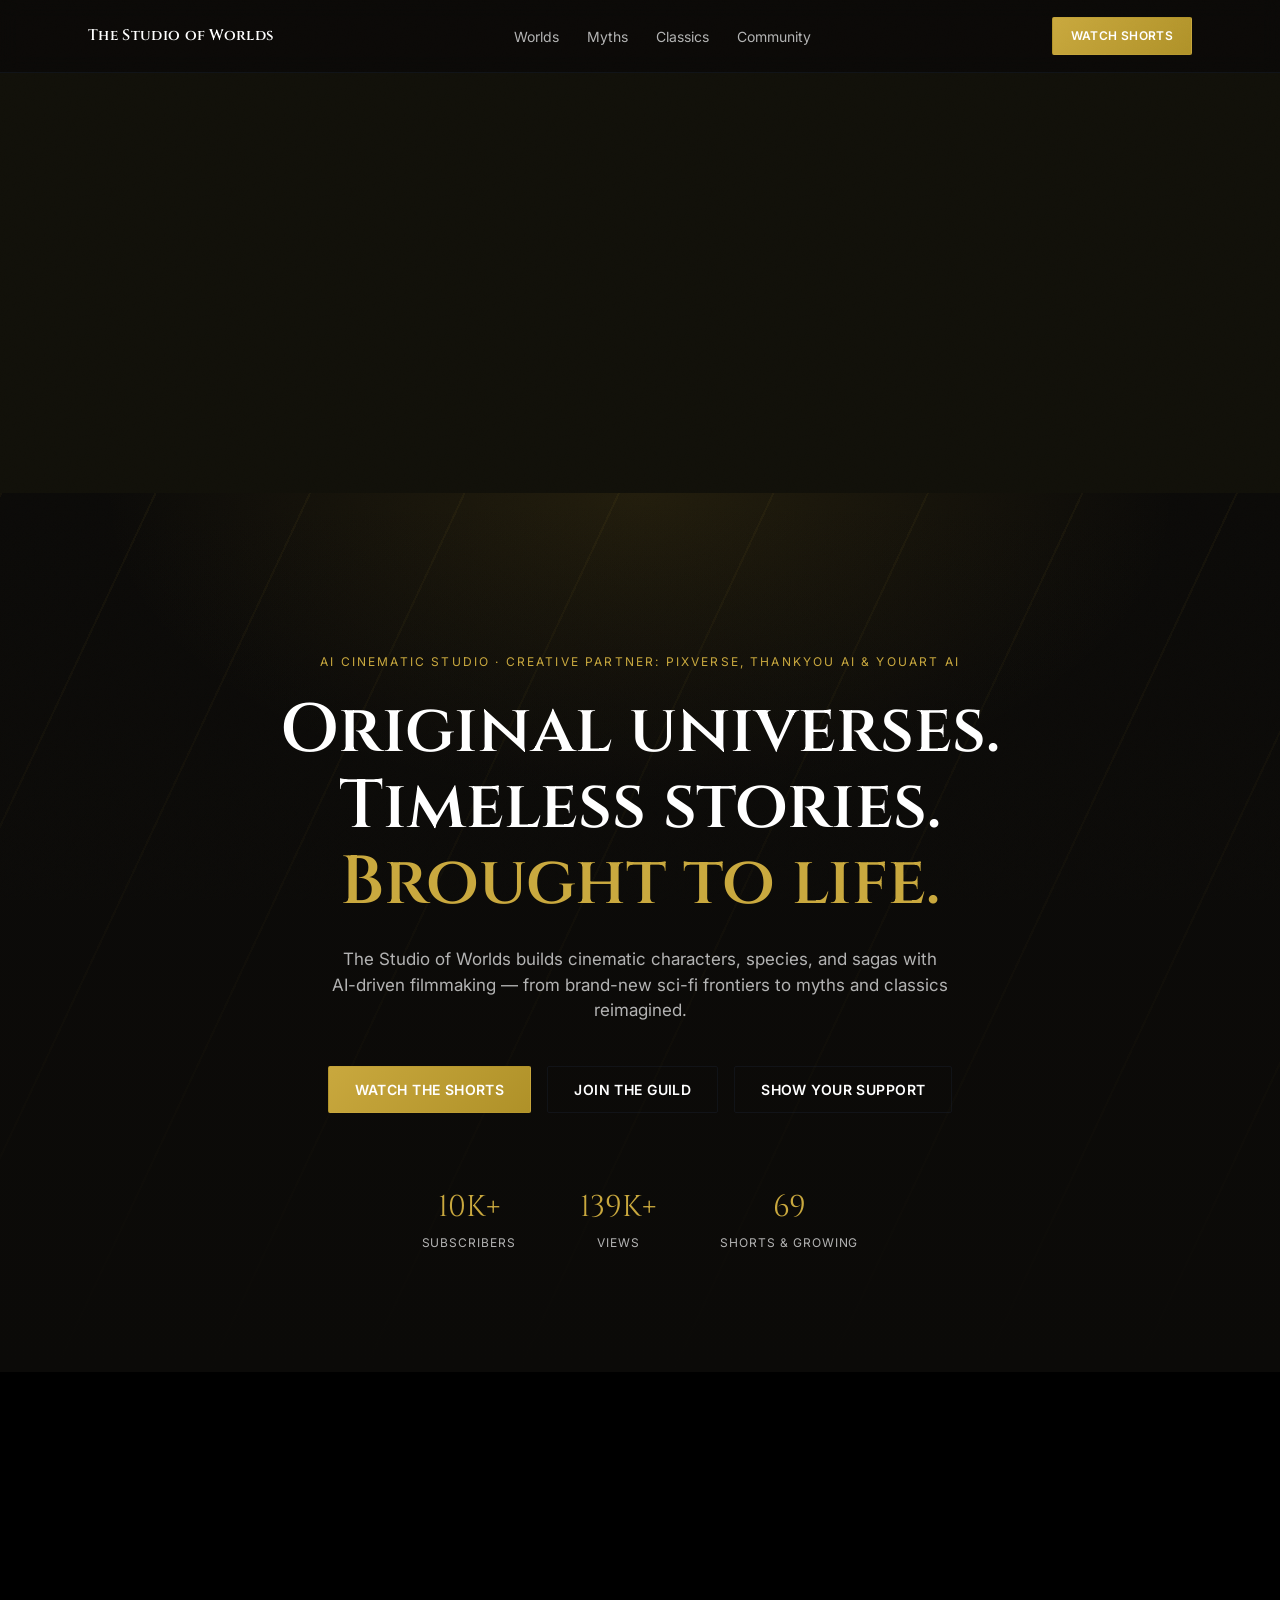
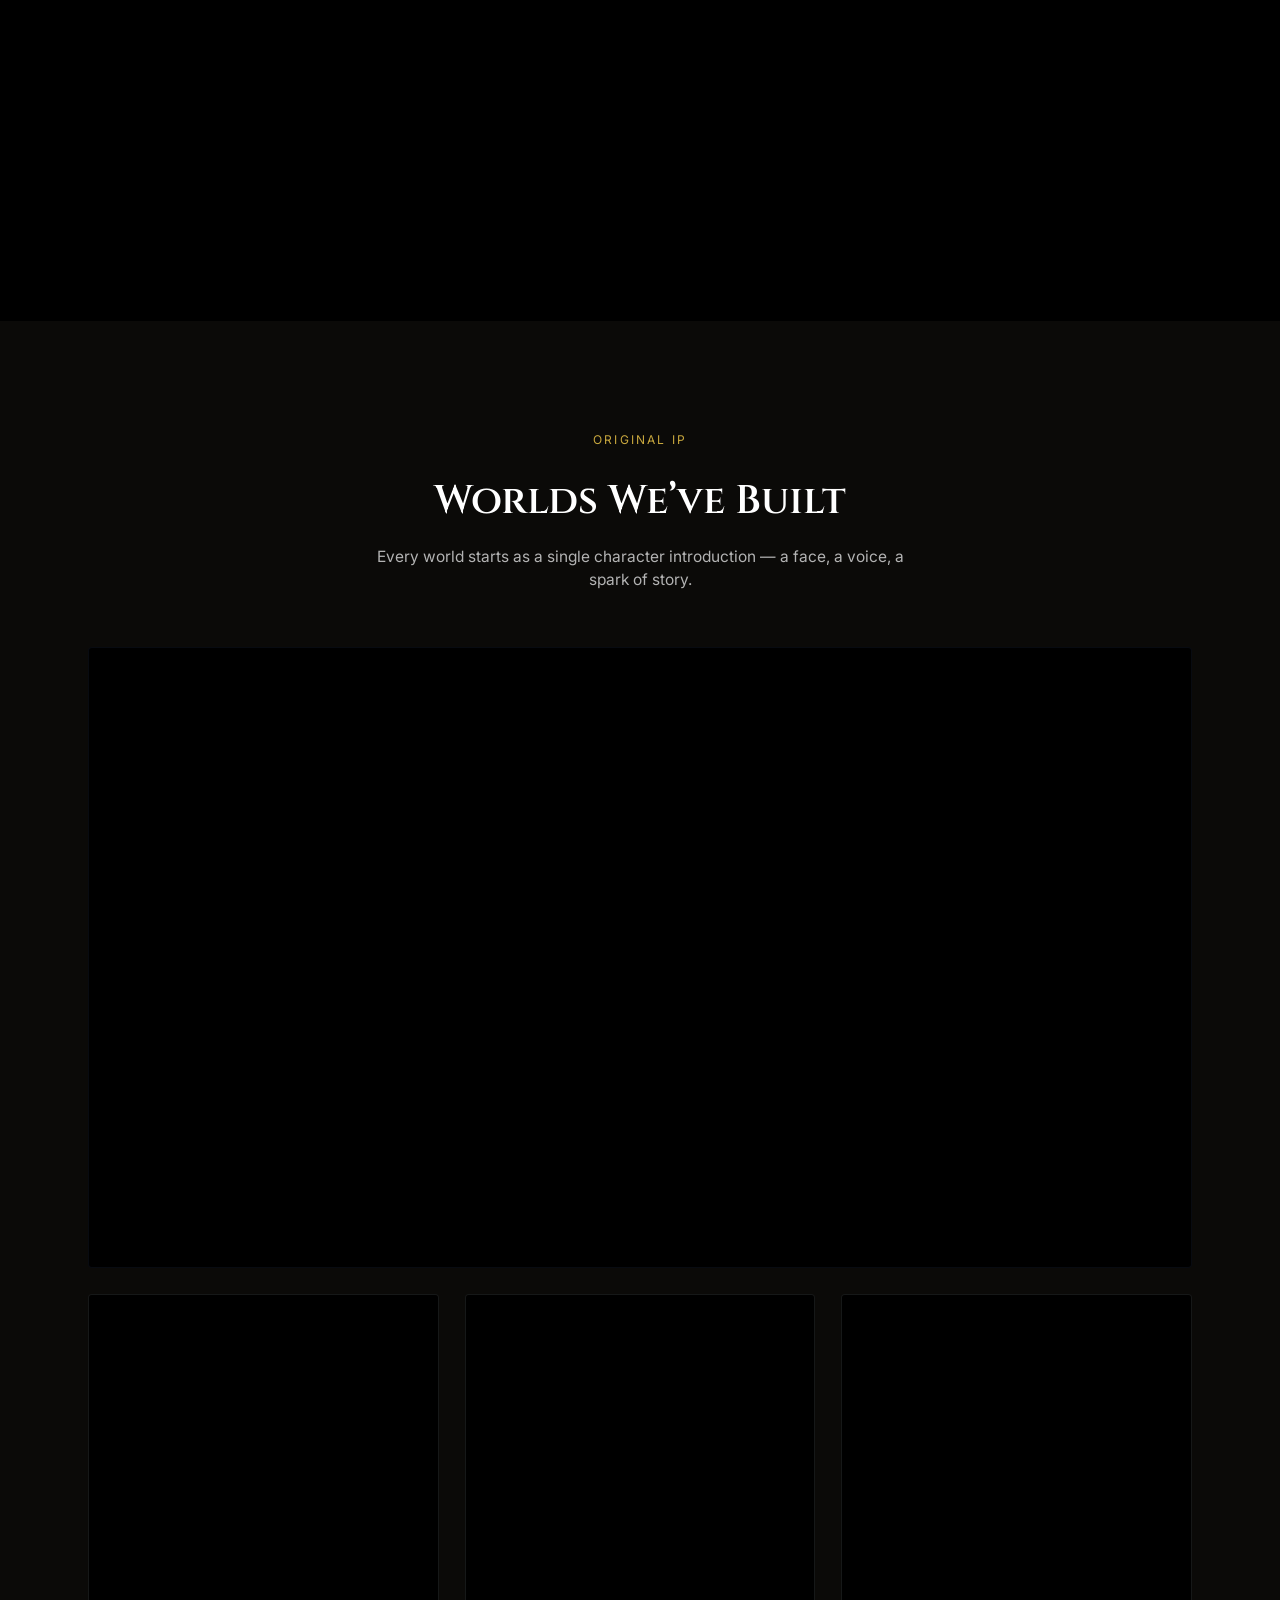
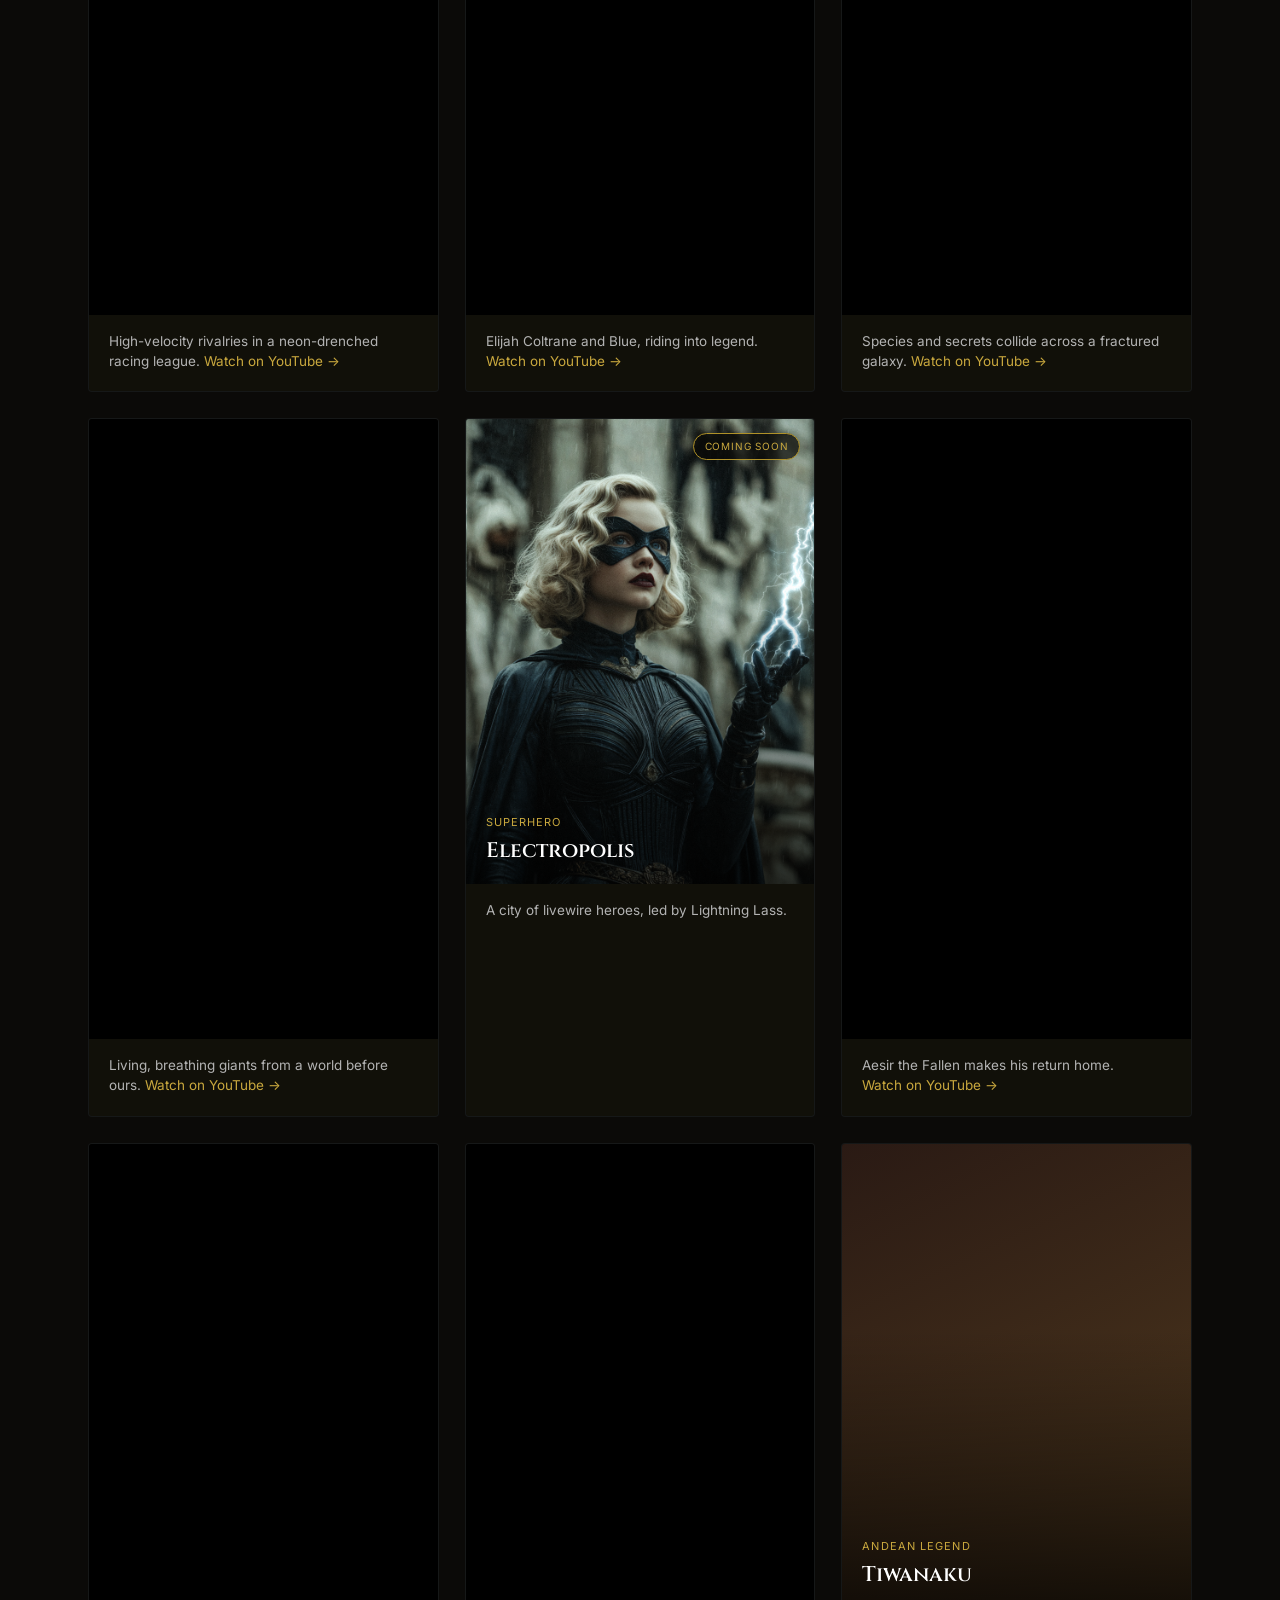
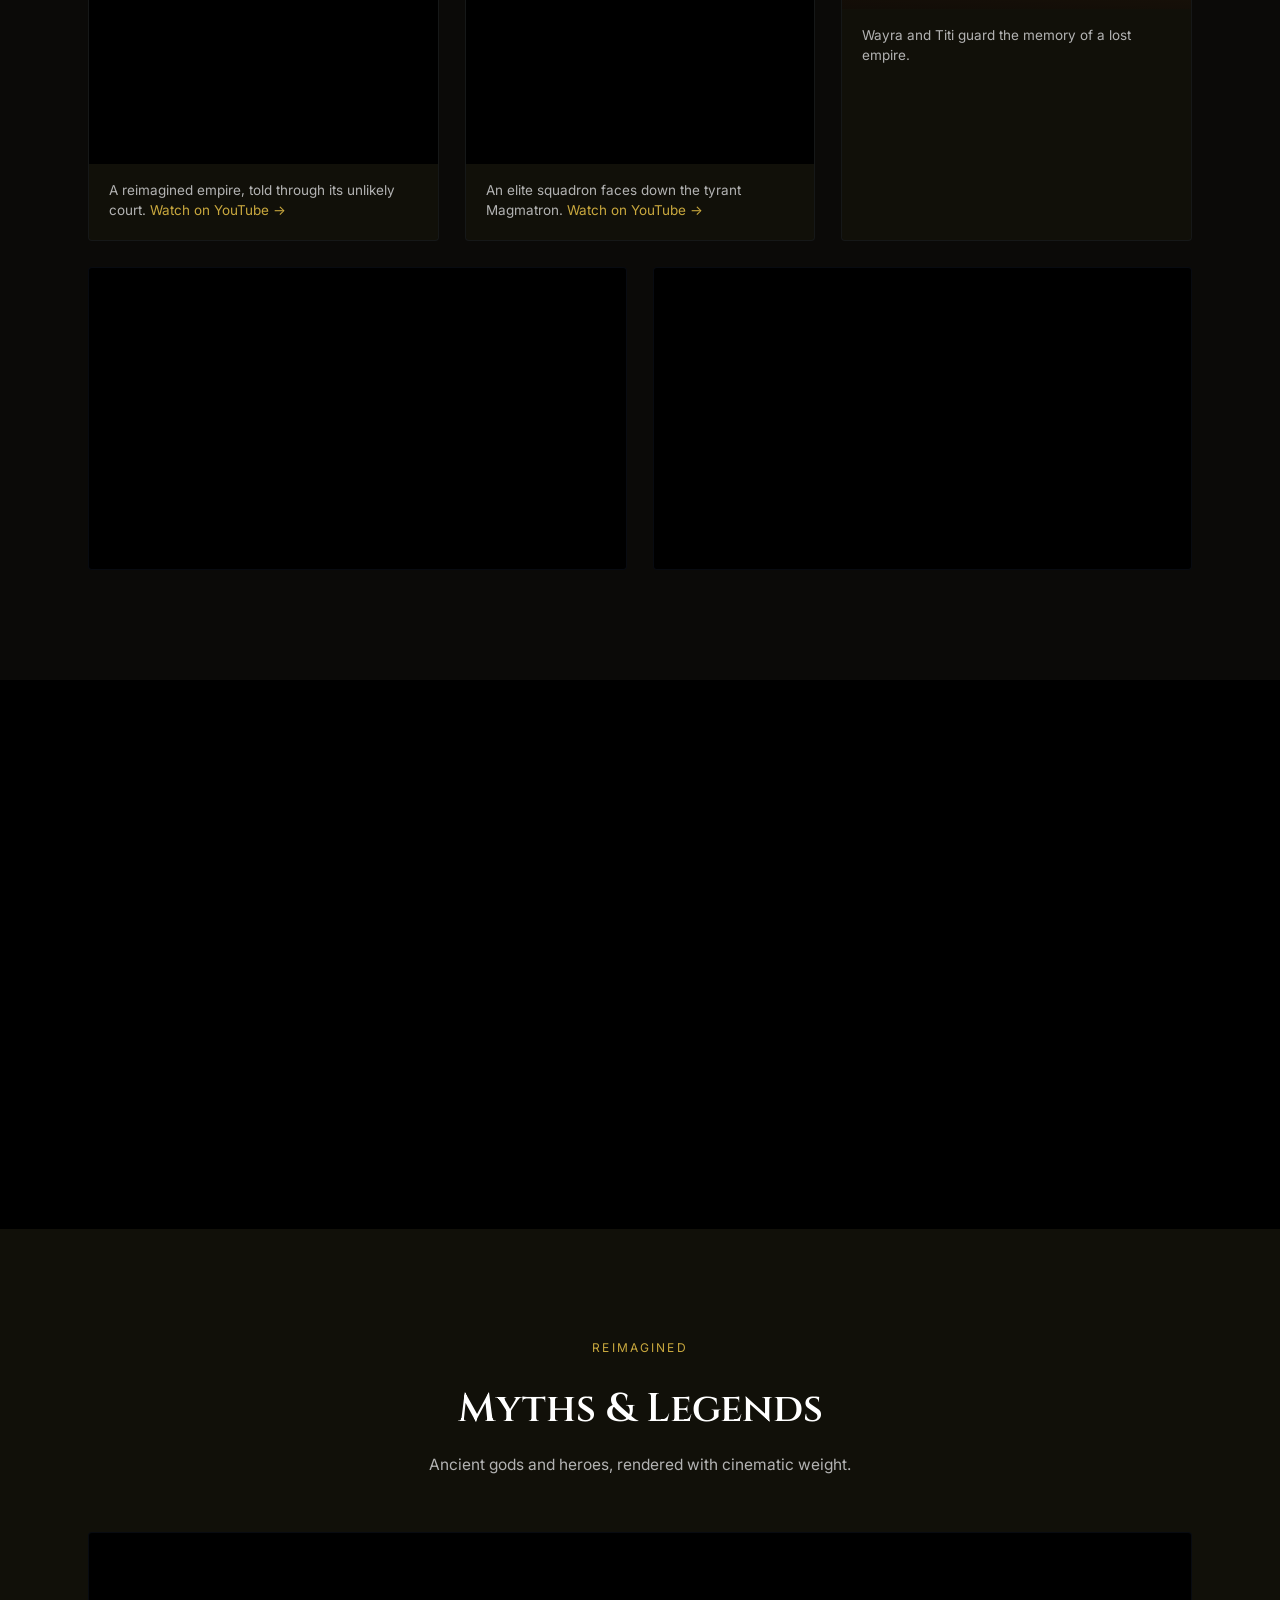
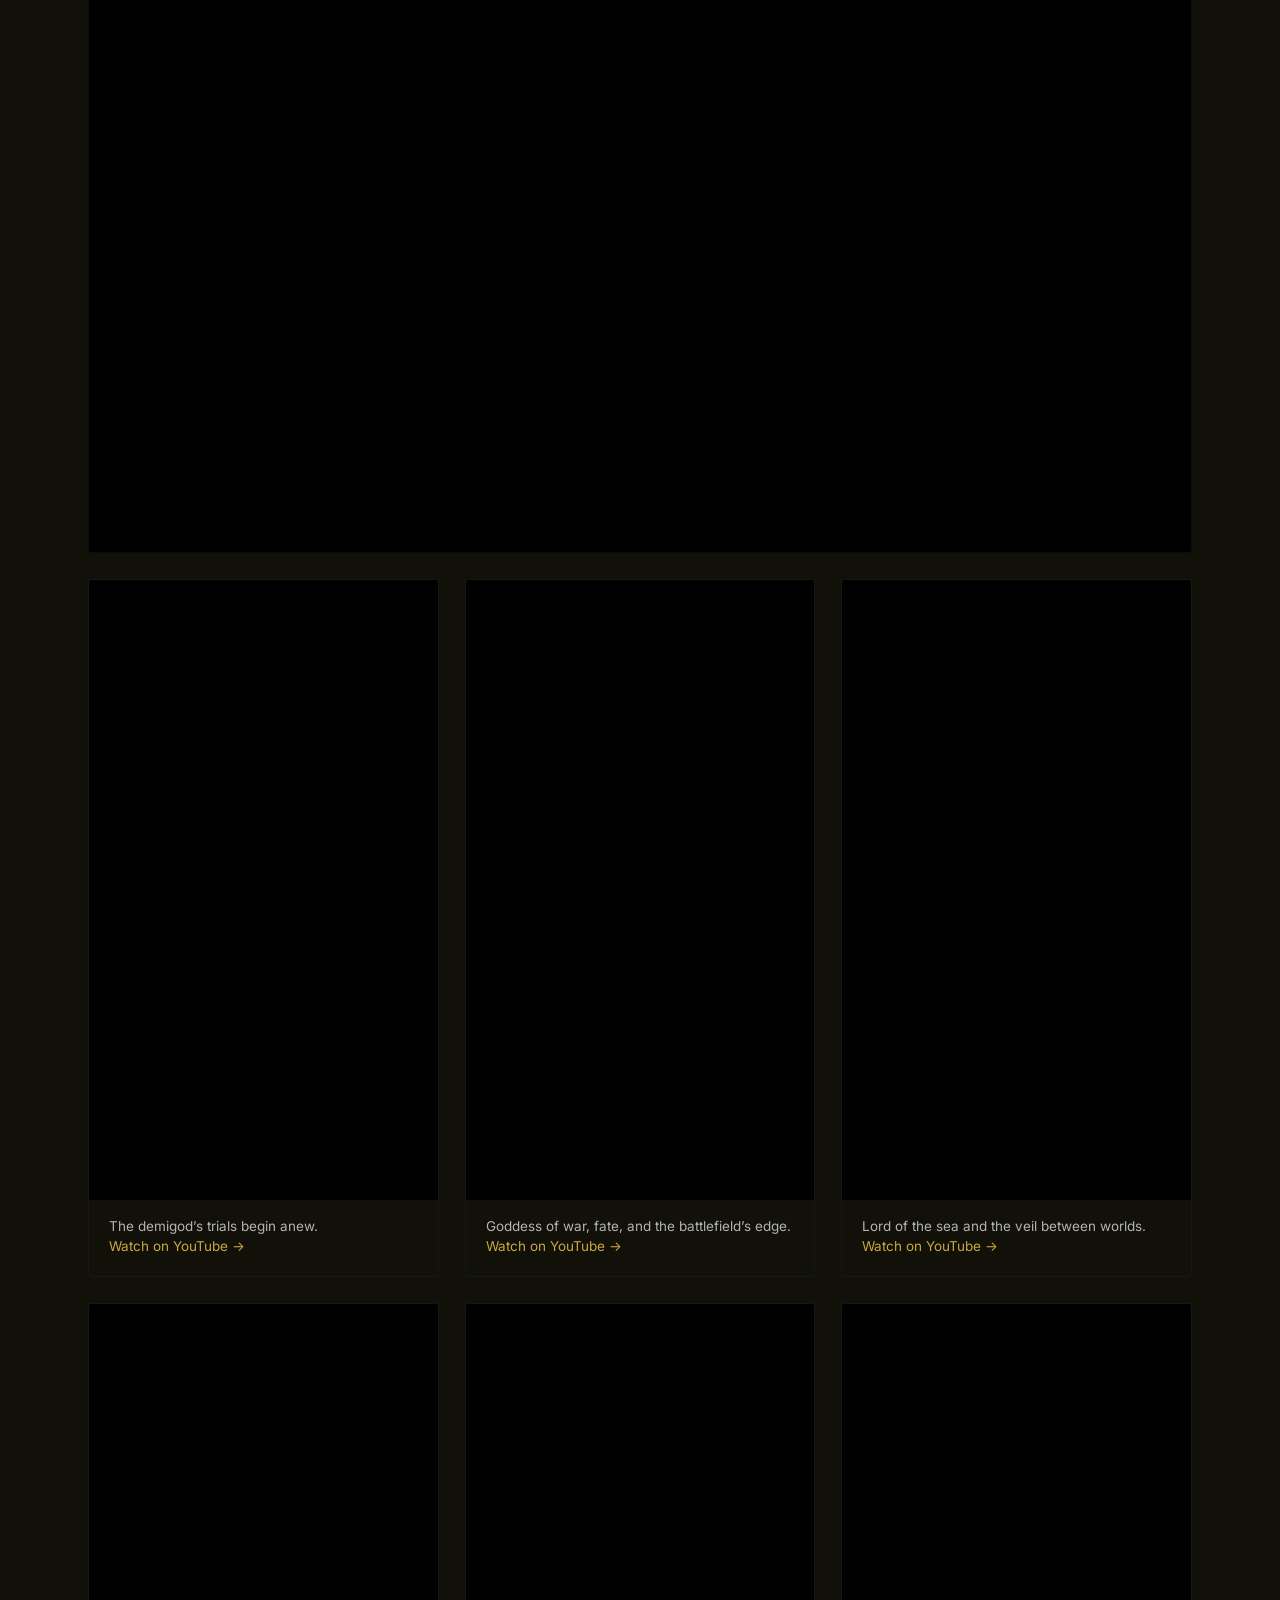
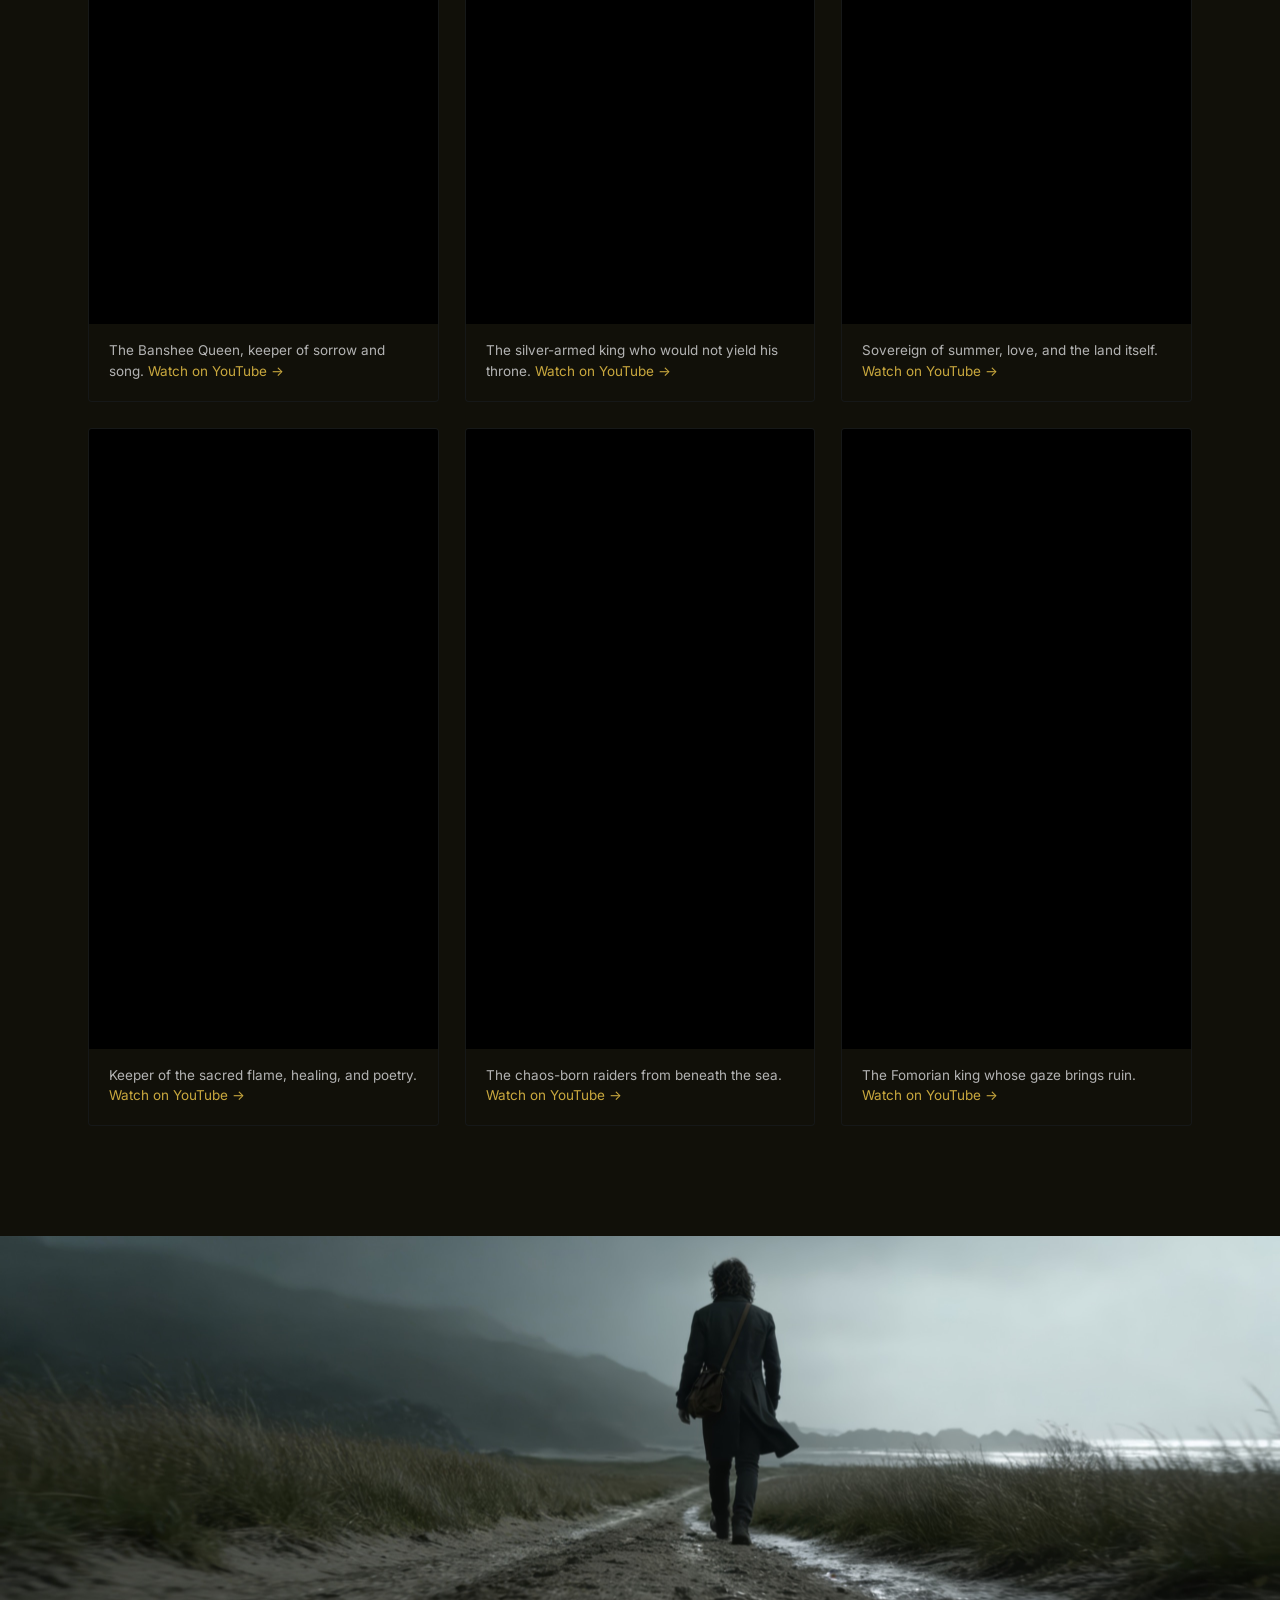
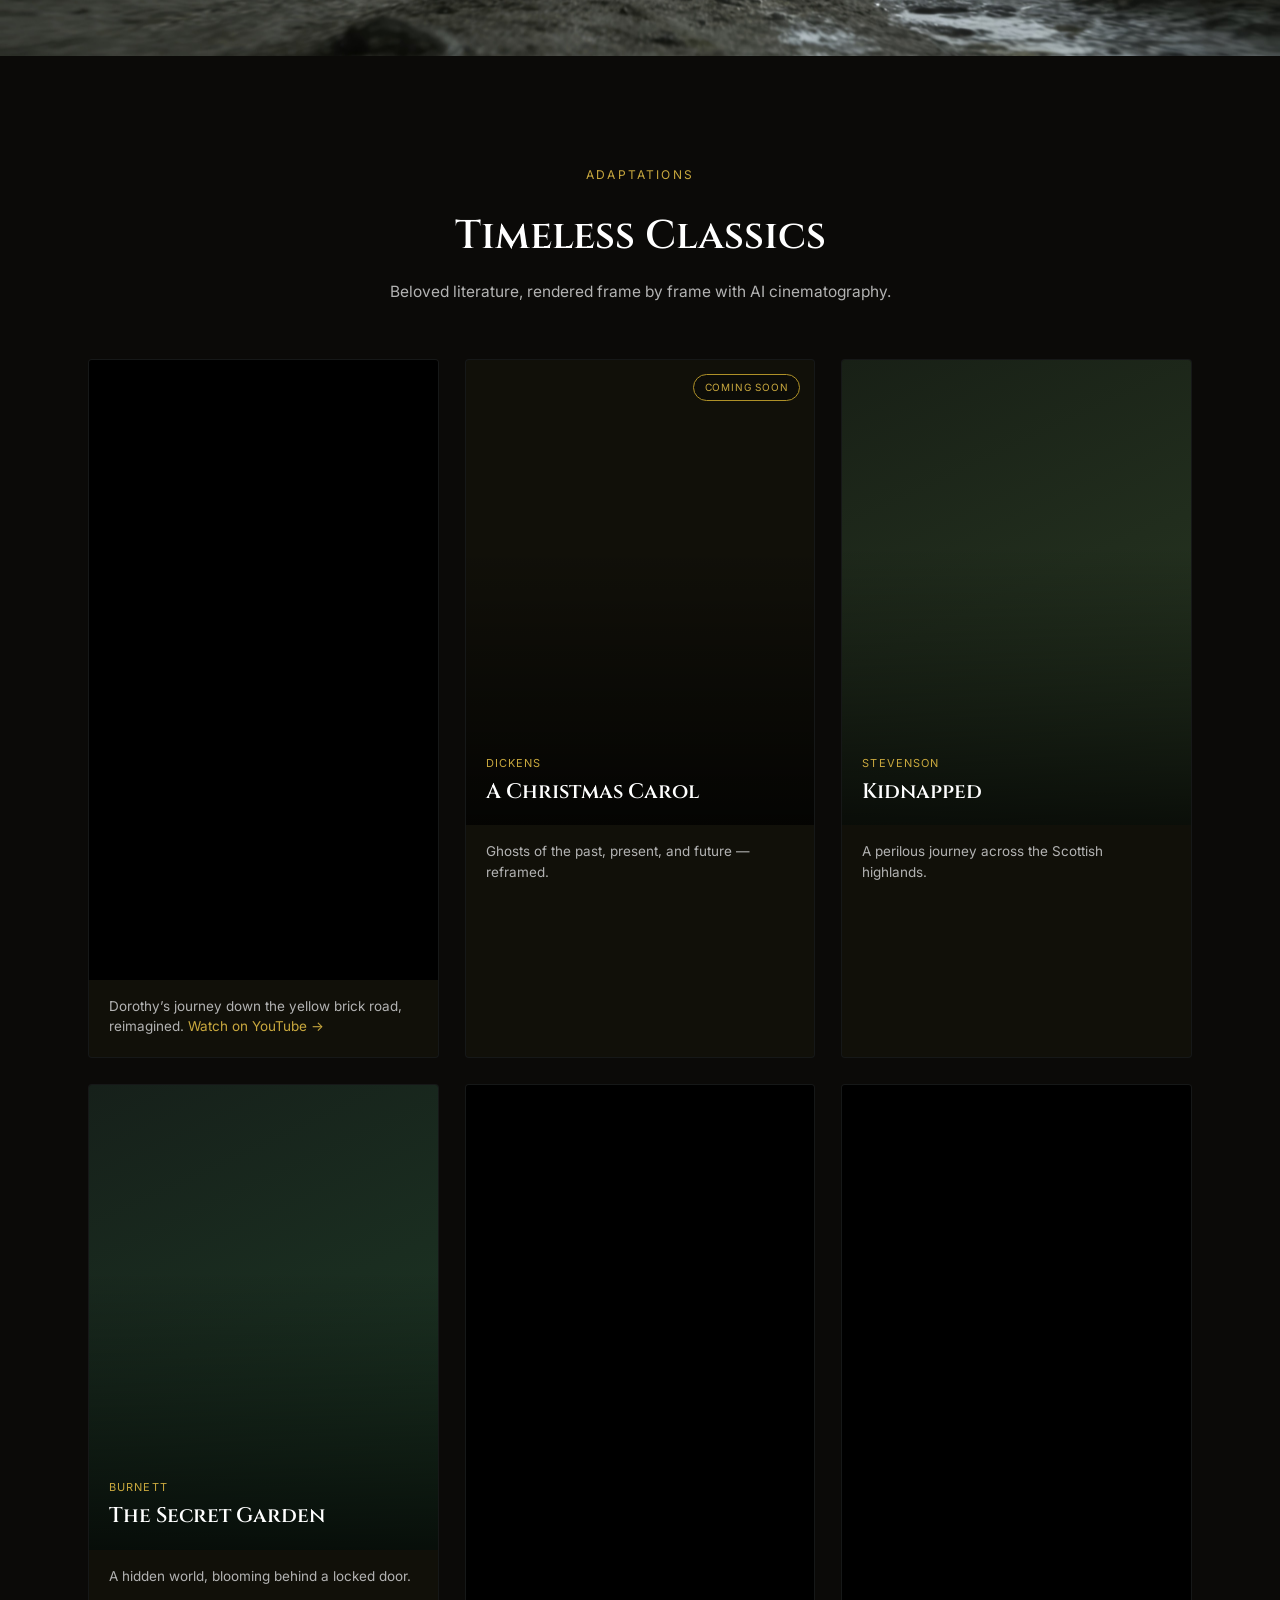
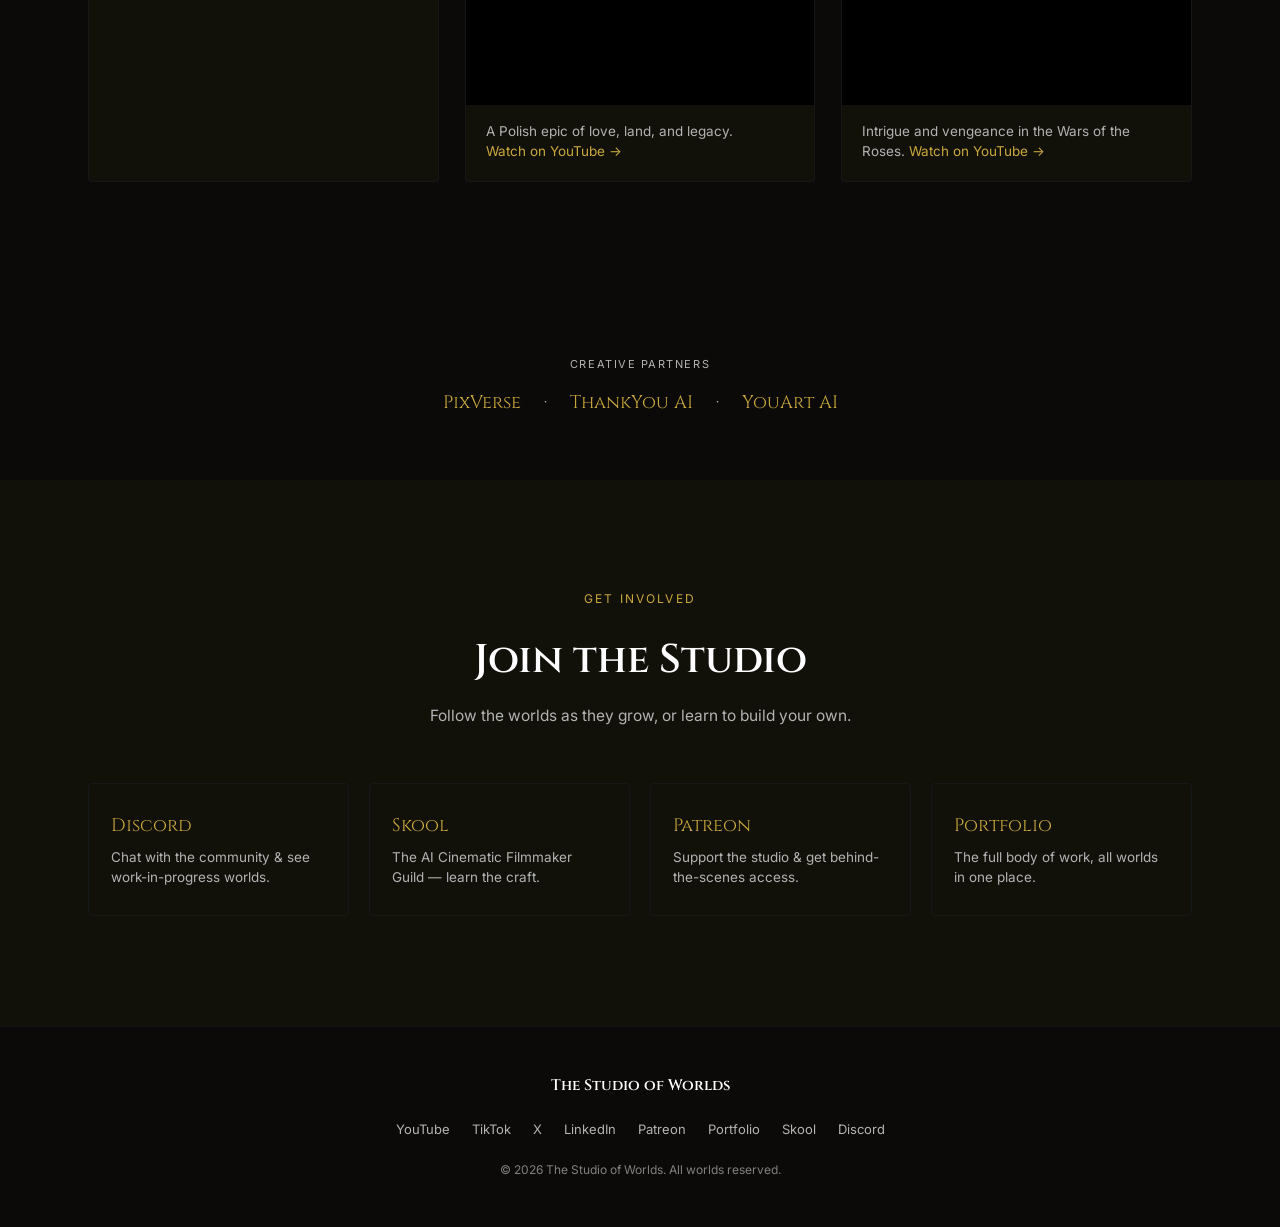
==== index.html @ cee7b186 "Wire up favicon (32/16/192/512 + apple-touch-icon) from SoW-Favicon master" ====
<!DOCTYPE html>
<html lang="en">
<head>
<meta charset="UTF-8" />
<meta name="viewport" content="width=device-width, initial-scale=1.0" />
<title>The Studio of Worlds — AI Cinematic Studio</title>
<meta name="description" content="The Studio of Worlds crafts original universes, reimagined myths, and classic literature brought to life through AI-driven filmmaking." />
<link rel="icon" href="assets/images/favicon-32.png" sizes="32x32" type="image/png" />
<link rel="icon" href="assets/images/favicon-16.png" sizes="16x16" type="image/png" />
<link rel="icon" href="assets/images/favicon-192.png" sizes="192x192" type="image/png" />
<link rel="icon" href="assets/images/favicon-512.png" sizes="512x512" type="image/png" />
<link rel="apple-touch-icon" href="assets/images/favicon-180.png" />
<link rel="canonical" href="https://studioofworlds.com/" />
<meta property="og:type" content="website" />
<meta property="og:site_name" content="The Studio of Worlds" />
<meta property="og:title" content="The Studio of Worlds — AI Cinematic Studio" />
<meta property="og:description" content="Original universes, reimagined myths, and classic literature brought to life through AI-driven filmmaking. Creative partner: PixVerse, ThankYou AI & YouArt AI." />
<meta property="og:url" content="https://studioofworlds.com/" />
<meta name="twitter:card" content="summary_large_image" />
<meta name="twitter:title" content="The Studio of Worlds — AI Cinematic Studio" />
<meta name="twitter:description" content="Original universes, reimagined myths, and classic literature brought to life through AI-driven filmmaking." />
<script type="application/ld+json">
{
  "@context": "https://schema.org",
  "@type": "Organization",
  "name": "The Studio of Worlds",
  "alternateName": "SoW",
  "description": "AI cinematic studio crafting original universes, reimagined myths, and classic literature brought to life through AI-driven filmmaking.",
  "url": "https://studioofworlds.com/",
  "sameAs": [
    "https://www.youtube.com/@TheStudioofWorlds",
    "https://tiktok.com/@studioofworlds",
    "https://x.com/StudioofWorlds",
    "https://linkedin.com/in/thestudioofworlds",
    "https://patreon.com/cw/studioofworlds",
    "https://begen.space/studioofworlds",
    "https://skool.com/ai-cinematic-filmmaker-guild-7543",
    "https://discord.gg/MjBc5SaxHu"
  ]
}
</script>
<link rel="preconnect" href="https://fonts.googleapis.com" />
<link rel="preconnect" href="https://fonts.gstatic.com" crossorigin />
<link href="https://fonts.googleapis.com/css2?family=Cinzel:wght@500;600;700&family=Inter:wght@400;500;600&display=swap" rel="stylesheet" />
<link rel="stylesheet" href="assets/css/style.css" />
</head>
<body>

<div class="grain"></div>

<header class="site-header" id="top">
  <div class="container header-inner">
    <a class="brand" href="#top">
      <span class="brand-name">The Studio of Worlds</span>
    </a>
    <nav class="site-nav">
      <a href="#worlds">Worlds</a>
      <a href="#myths">Myths</a>
      <a href="#classics">Classics</a>
      <a href="#community">Community</a>
    </nav>
    <a class="btn btn-primary btn-small" href="https://www.youtube.com/@TheStudioofWorlds/shorts" target="_blank" rel="noopener">Watch Shorts</a>
  </div>
</header>

<div class="full-banner" data-banner="top"></div>

<main>

  <!-- Hero -->
  <section class="hero">
    <div class="container hero-inner">
      <p class="eyebrow">AI Cinematic Studio &middot; Creative Partner: PixVerse, ThankYou AI &amp; YouArt AI</p>
      <h1>Original universes.<br />Timeless stories.<br /><span class="accent">Brought to life.</span></h1>
      <p class="hero-sub">The Studio of Worlds builds cinematic characters, species, and sagas with AI-driven filmmaking — from brand-new sci-fi frontiers to myths and classics reimagined.</p>
      <div class="hero-cta">
        <a class="btn btn-primary" href="https://www.youtube.com/@TheStudioofWorlds/shorts" target="_blank" rel="noopener">Watch the Shorts</a>
        <a class="btn btn-ghost" href="https://skool.com/ai-cinematic-filmmaker-guild-7543/about?ref=5fad2485cf1f4e" target="_blank" rel="noopener">Join the Guild</a>
        <a class="btn btn-ghost" href="https://patreon.com/cw/studioofworlds" target="_blank" rel="noopener">Show Your Support</a>
      </div>
      <div class="stats">
        <div class="stat"><span class="stat-num">10K+</span><span class="stat-label">Subscribers</span></div>
        <div class="stat"><span class="stat-num">139K+</span><span class="stat-label">Views</span></div>
        <div class="stat"><span class="stat-num">69</span><span class="stat-label">Shorts &amp; growing</span></div>
      </div>
    </div>
  </section>

  <!-- Worlds -->
  <div class="full-banner full-banner--video" data-banner="worlds">
    <iframe
      src="https://www.youtube.com/embed/n-BBdazJqP0?rel=0"
      title="2026 Studio of Worlds Showreel"
      loading="lazy"
      allow="accelerometer; autoplay; clipboard-write; encrypted-media; gyroscope; picture-in-picture; web-share"
      allowfullscreen></iframe>
  </div>
  <section class="section" id="worlds">
    <div class="container">
      <div class="section-head">
        <p class="eyebrow">Original IP</p>
        <h2>Worlds We&rsquo;ve Built</h2>
        <p class="section-sub">Every world starts as a single character introduction — a face, a voice, a spark of story.</p>
      </div>
      <div class="section-feature">
        <div class="section-feature-frame">
          <iframe
            src="https://www.youtube.com/embed/MOO4GANP5xw?rel=0"
            title="Lost Tomb of Amon Ka"
            loading="lazy"
            allow="accelerometer; autoplay; clipboard-write; encrypted-media; gyroscope; picture-in-picture; web-share"
            allowfullscreen></iframe>
        </div>
      </div>
      <div class="card-grid" data-reveal>
        <div class="world-card world-card--embed">
          <div class="poster poster--embed">
            <iframe
              src="https://www.youtube.com/embed/wOA-5Lyh8FU?rel=0"
              title="Quantum Racers"
              loading="lazy"
              allow="accelerometer; autoplay; clipboard-write; encrypted-media; gyroscope; picture-in-picture; web-share"
              allowfullscreen></iframe>
          </div>
          <p class="card-desc">High-velocity rivalries in a neon-drenched racing league. <a class="card-link" href="https://youtube.com/shorts/wOA-5Lyh8FU" target="_blank" rel="noopener">Watch on YouTube &rarr;</a></p>
        </div>
        <div class="world-card world-card--embed">
          <div class="poster poster--embed">
            <iframe
              src="https://www.youtube.com/embed/5hTbytWmw1g?rel=0"
              title="Devil&rsquo;s Bend"
              loading="lazy"
              allow="accelerometer; autoplay; clipboard-write; encrypted-media; gyroscope; picture-in-picture; web-share"
              allowfullscreen></iframe>
          </div>
          <p class="card-desc">Elijah Coltrane and Blue, riding into legend. <a class="card-link" href="https://youtube.com/shorts/5hTbytWmw1g" target="_blank" rel="noopener">Watch on YouTube &rarr;</a></p>
        </div>
        <div class="world-card world-card--embed">
          <div class="poster poster--embed">
            <iframe
              src="https://www.youtube.com/embed/5LtJtkeJUDo?rel=0"
              title="The Mass Stellar"
              loading="lazy"
              allow="accelerometer; autoplay; clipboard-write; encrypted-media; gyroscope; picture-in-picture; web-share"
              allowfullscreen></iframe>
          </div>
          <p class="card-desc">Species and secrets collide across a fractured galaxy. <a class="card-link" href="https://youtube.com/shorts/5LtJtkeJUDo" target="_blank" rel="noopener">Watch on YouTube &rarr;</a></p>
        </div>
        <div class="world-card world-card--embed">
          <div class="poster poster--embed">
            <iframe
              src="https://www.youtube.com/embed/6EaLh264SNE?rel=0"
              title="Behemoths"
              loading="lazy"
              allow="accelerometer; autoplay; clipboard-write; encrypted-media; gyroscope; picture-in-picture; web-share"
              allowfullscreen></iframe>
          </div>
          <p class="card-desc">Living, breathing giants from a world before ours. <a class="card-link" href="https://youtube.com/shorts/6EaLh264SNE" target="_blank" rel="noopener">Watch on YouTube &rarr;</a></p>
        </div>
        <div class="world-card world-card--soon">
          <div class="poster poster--image" style="background-image: url('assets/images/ICIL-Lightning-Lass-CANONv7.png'); background-position: center top;">
            <span class="coming-soon">Coming Soon</span>
            <span class="poster-tag">Superhero</span>
            <span class="poster-title">Electropolis</span>
          </div>
          <p class="card-desc">A city of livewire heroes, led by Lightning Lass.</p>
        </div>
        <div class="world-card world-card--embed">
          <div class="poster poster--embed">
            <iframe
              src="https://www.youtube.com/embed/TsmHmW_iHJo?rel=0"
              title="Chronicles of Pteros"
              loading="lazy"
              allow="accelerometer; autoplay; clipboard-write; encrypted-media; gyroscope; picture-in-picture; web-share"
              allowfullscreen></iframe>
          </div>
          <p class="card-desc">Aesir the Fallen makes his return home. <a class="card-link" href="https://youtube.com/shorts/TsmHmW_iHJo" target="_blank" rel="noopener">Watch on YouTube &rarr;</a></p>
        </div>
        <div class="world-card world-card--embed">
          <div class="poster poster--embed">
            <iframe
              src="https://www.youtube.com/embed/jC6Ug-MzjXw?rel=0"
              title="The Other Bonaparte"
              loading="lazy"
              allow="accelerometer; autoplay; clipboard-write; encrypted-media; gyroscope; picture-in-picture; web-share"
              allowfullscreen></iframe>
          </div>
          <p class="card-desc">A reimagined empire, told through its unlikely court. <a class="card-link" href="https://youtube.com/shorts/jC6Ug-MzjXw" target="_blank" rel="noopener">Watch on YouTube &rarr;</a></p>
        </div>
        <div class="world-card world-card--embed">
          <div class="poster poster--embed">
            <iframe
              src="https://www.youtube.com/embed/Y5GjcZFnNXo?rel=0"
              title="Lunar Force Omega"
              loading="lazy"
              allow="accelerometer; autoplay; clipboard-write; encrypted-media; gyroscope; picture-in-picture; web-share"
              allowfullscreen></iframe>
          </div>
          <p class="card-desc">An elite squadron faces down the tyrant Magmatron. <a class="card-link" href="https://youtube.com/shorts/Y5GjcZFnNXo" target="_blank" rel="noopener">Watch on YouTube &rarr;</a></p>
        </div>
        <a class="world-card" data-theme="andean" href="https://www.youtube.com/@TheStudioofWorlds/shorts" target="_blank" rel="noopener">
          <div class="poster"><span class="poster-tag">Andean Legend</span><span class="poster-title">Tiwanaku</span></div>
          <p class="card-desc">Wayra and Titi guard the memory of a lost empire.</p>
        </a>
      </div>
      <div class="section-feature-grid" style="margin-top: 26px;">
        <div class="section-feature-frame">
          <iframe
            src="https://www.youtube.com/embed/zX_95PApMf8?rel=0"
            title="Worlds We've Built"
            loading="lazy"
            allow="accelerometer; autoplay; clipboard-write; encrypted-media; gyroscope; picture-in-picture; web-share"
            allowfullscreen></iframe>
        </div>
        <div class="section-feature-frame">
          <iframe
            src="https://www.youtube.com/embed/HYUFFvlopmw?rel=0"
            title="Worlds We've Built"
            loading="lazy"
            allow="accelerometer; autoplay; clipboard-write; encrypted-media; gyroscope; picture-in-picture; web-share"
            allowfullscreen></iframe>
        </div>
      </div>
    </div>
  </section>

  <!-- Myths -->
  <div class="full-banner full-banner--video" data-banner="myths">
    <iframe
      src="https://www.youtube.com/embed/dUX72I8amsg?rel=0"
      title="Hercules vs the Hydra"
      loading="lazy"
      allow="accelerometer; autoplay; clipboard-write; encrypted-media; gyroscope; picture-in-picture; web-share"
      allowfullscreen></iframe>
  </div>
  <section class="section section-alt" id="myths">
    <div class="container">
      <div class="section-head">
        <p class="eyebrow">Reimagined</p>
        <h2>Myths &amp; Legends</h2>
        <p class="section-sub">Ancient gods and heroes, rendered with cinematic weight.</p>
      </div>
      <div class="section-feature">
        <div class="section-feature-frame">
          <iframe
            src="https://www.youtube.com/embed/rXfZFudCAN4?rel=0"
            title="The Odyssey"
            loading="lazy"
            allow="accelerometer; autoplay; clipboard-write; encrypted-media; gyroscope; picture-in-picture; web-share"
            allowfullscreen></iframe>
        </div>
      </div>
      <div class="card-grid" data-reveal>
        <div class="world-card world-card--embed">
          <div class="poster poster--embed">
            <iframe
              src="https://www.youtube.com/embed/v-G-mqu6xN8?rel=0"
              title="Hercules: Son of Zeus"
              loading="lazy"
              allow="accelerometer; autoplay; clipboard-write; encrypted-media; gyroscope; picture-in-picture; web-share"
              allowfullscreen></iframe>
          </div>
          <p class="card-desc">The demigod&rsquo;s trials begin anew. <a class="card-link" href="https://youtube.com/shorts/v-G-mqu6xN8" target="_blank" rel="noopener">Watch on YouTube &rarr;</a></p>
        </div>
        <div class="world-card world-card--embed">
          <div class="poster poster--embed">
            <iframe
              src="https://www.youtube.com/embed/bwQvTfBtb84?rel=0"
              title="The Morrigan"
              loading="lazy"
              allow="accelerometer; autoplay; clipboard-write; encrypted-media; gyroscope; picture-in-picture; web-share"
              allowfullscreen></iframe>
          </div>
          <p class="card-desc">Goddess of war, fate, and the battlefield&rsquo;s edge. <a class="card-link" href="https://youtube.com/shorts/bwQvTfBtb84" target="_blank" rel="noopener">Watch on YouTube &rarr;</a></p>
        </div>
        <div class="world-card world-card--embed">
          <div class="poster poster--embed">
            <iframe
              src="https://www.youtube.com/embed/g_Xd50aAs7A?rel=0"
              title="Manannán mac Lir"
              loading="lazy"
              allow="accelerometer; autoplay; clipboard-write; encrypted-media; gyroscope; picture-in-picture; web-share"
              allowfullscreen></iframe>
          </div>
          <p class="card-desc">Lord of the sea and the veil between worlds. <a class="card-link" href="https://youtube.com/shorts/g_Xd50aAs7A" target="_blank" rel="noopener">Watch on YouTube &rarr;</a></p>
        </div>
        <div class="world-card world-card--embed">
          <div class="poster poster--embed">
            <iframe
              src="https://www.youtube.com/embed/cjCgiwvWRB0?rel=0"
              title="Clíodhna"
              loading="lazy"
              allow="accelerometer; autoplay; clipboard-write; encrypted-media; gyroscope; picture-in-picture; web-share"
              allowfullscreen></iframe>
          </div>
          <p class="card-desc">The Banshee Queen, keeper of sorrow and song. <a class="card-link" href="https://youtube.com/shorts/cjCgiwvWRB0" target="_blank" rel="noopener">Watch on YouTube &rarr;</a></p>
        </div>
        <div class="world-card world-card--embed">
          <div class="poster poster--embed">
            <iframe
              src="https://www.youtube.com/embed/cr2w4pbI-D4?rel=0"
              title="Nuada Airgetlám"
              loading="lazy"
              allow="accelerometer; autoplay; clipboard-write; encrypted-media; gyroscope; picture-in-picture; web-share"
              allowfullscreen></iframe>
          </div>
          <p class="card-desc">The silver-armed king who would not yield his throne. <a class="card-link" href="https://youtube.com/shorts/cr2w4pbI-D4" target="_blank" rel="noopener">Watch on YouTube &rarr;</a></p>
        </div>
        <div class="world-card world-card--embed">
          <div class="poster poster--embed">
            <iframe
              src="https://www.youtube.com/embed/iEnsfpz7j2o?rel=0"
              title="Áine"
              loading="lazy"
              allow="accelerometer; autoplay; clipboard-write; encrypted-media; gyroscope; picture-in-picture; web-share"
              allowfullscreen></iframe>
          </div>
          <p class="card-desc">Sovereign of summer, love, and the land itself. <a class="card-link" href="https://youtube.com/shorts/iEnsfpz7j2o" target="_blank" rel="noopener">Watch on YouTube &rarr;</a></p>
        </div>
        <div class="world-card world-card--embed">
          <div class="poster poster--embed">
            <iframe
              src="https://www.youtube.com/embed/PUZvC8-L4Sk?rel=0"
              title="Brigid"
              loading="lazy"
              allow="accelerometer; autoplay; clipboard-write; encrypted-media; gyroscope; picture-in-picture; web-share"
              allowfullscreen></iframe>
          </div>
          <p class="card-desc">Keeper of the sacred flame, healing, and poetry. <a class="card-link" href="https://youtube.com/shorts/PUZvC8-L4Sk" target="_blank" rel="noopener">Watch on YouTube &rarr;</a></p>
        </div>
        <div class="world-card world-card--embed">
          <div class="poster poster--embed">
            <iframe
              src="https://www.youtube.com/embed/ihyrYZLcyEQ?rel=0"
              title="The Fomorian Horde"
              loading="lazy"
              allow="accelerometer; autoplay; clipboard-write; encrypted-media; gyroscope; picture-in-picture; web-share"
              allowfullscreen></iframe>
          </div>
          <p class="card-desc">The chaos-born raiders from beneath the sea. <a class="card-link" href="https://youtube.com/shorts/ihyrYZLcyEQ" target="_blank" rel="noopener">Watch on YouTube &rarr;</a></p>
        </div>
        <div class="world-card world-card--embed">
          <div class="poster poster--embed">
            <iframe
              src="https://www.youtube.com/embed/5l3QoWvFsZo?rel=0"
              title="King Balor"
              loading="lazy"
              allow="accelerometer; autoplay; clipboard-write; encrypted-media; gyroscope; picture-in-picture; web-share"
              allowfullscreen></iframe>
          </div>
          <p class="card-desc">The Fomorian king whose gaze brings ruin. <a class="card-link" href="https://youtube.com/shorts/5l3QoWvFsZo" target="_blank" rel="noopener">Watch on YouTube &rarr;</a></p>
        </div>
      </div>
    </div>
  </section>

  <!-- Classics -->
  <div class="full-banner" data-banner="classics" style="background-image: url('assets/images/Banner-Timeless-Classics.jpg');"></div>
  <section class="section" id="classics">
    <div class="container">
      <div class="section-head">
        <p class="eyebrow">Adaptations</p>
        <h2>Timeless Classics</h2>
        <p class="section-sub">Beloved literature, rendered frame by frame with AI cinematography.</p>
      </div>
      <div class="card-grid" data-reveal>
        <div class="world-card world-card--embed">
          <div class="poster poster--embed">
            <iframe
              src="https://www.youtube.com/embed/lt7sPnTgamQ?rel=0"
              title="Oz"
              loading="lazy"
              allow="accelerometer; autoplay; clipboard-write; encrypted-media; gyroscope; picture-in-picture; web-share"
              allowfullscreen></iframe>
          </div>
          <p class="card-desc">Dorothy&rsquo;s journey down the yellow brick road, reimagined. <a class="card-link" href="https://youtube.com/shorts/lt7sPnTgamQ" target="_blank" rel="noopener">Watch on YouTube &rarr;</a></p>
        </div>
        <div class="world-card world-card--soon">
          <div class="poster poster--image" style="background-image: url('assets/images/ICIL-Scrooge2.png'); background-position: center top;">
            <span class="coming-soon">Coming Soon</span>
            <span class="poster-tag">Dickens</span>
            <span class="poster-title">A Christmas Carol</span>
          </div>
          <p class="card-desc">Ghosts of the past, present, and future — reframed.</p>
        </div>
        <a class="world-card" data-theme="lit-2" href="https://www.youtube.com/@TheStudioofWorlds/shorts" target="_blank" rel="noopener">
          <div class="poster"><span class="poster-tag">Stevenson</span><span class="poster-title">Kidnapped</span></div>
          <p class="card-desc">A perilous journey across the Scottish highlands.</p>
        </a>
        <a class="world-card" data-theme="lit-3" href="https://www.youtube.com/@TheStudioofWorlds/shorts" target="_blank" rel="noopener">
          <div class="poster"><span class="poster-tag">Burnett</span><span class="poster-title">The Secret Garden</span></div>
          <p class="card-desc">A hidden world, blooming behind a locked door.</p>
        </a>
        <div class="world-card world-card--embed">
          <div class="poster poster--embed">
            <iframe
              src="https://www.youtube.com/embed/3CBJLPe6s_M?rel=0"
              title="Pan Tadeusz"
              loading="lazy"
              allow="accelerometer; autoplay; clipboard-write; encrypted-media; gyroscope; picture-in-picture; web-share"
              allowfullscreen></iframe>
          </div>
          <p class="card-desc">A Polish epic of love, land, and legacy. <a class="card-link" href="https://youtube.com/shorts/3CBJLPe6s_M" target="_blank" rel="noopener">Watch on YouTube &rarr;</a></p>
        </div>
        <div class="world-card world-card--embed">
          <div class="poster poster--embed">
            <iframe
              src="https://www.youtube.com/embed/SKVVOVKinco?rel=0"
              title="The Black Arrow"
              loading="lazy"
              allow="accelerometer; autoplay; clipboard-write; encrypted-media; gyroscope; picture-in-picture; web-share"
              allowfullscreen></iframe>
          </div>
          <p class="card-desc">Intrigue and vengeance in the Wars of the Roses. <a class="card-link" href="https://youtube.com/shorts/SKVVOVKinco" target="_blank" rel="noopener">Watch on YouTube &rarr;</a></p>
        </div>
      </div>
    </div>
  </section>

  <!-- Powered by -->
  <section class="section powered-by">
    <div class="container">
      <p class="powered-label">Creative Partners</p>
      <div class="powered-logos">
        <a href="https://pixverse.ai/en" target="_blank" rel="noopener">PixVerse</a>
        <span class="dot">&middot;</span>
        <a href="https://thankyouai.com/" target="_blank" rel="noopener">ThankYou AI</a>
        <span class="dot">&middot;</span>
        <a href="https://youart.ai/" target="_blank" rel="noopener">YouArt AI</a>
      </div>
    </div>
  </section>

  <!-- Community -->
  <section class="section section-alt" id="community">
    <div class="container">
      <div class="section-head">
        <p class="eyebrow">Get Involved</p>
        <h2>Join the Studio</h2>
        <p class="section-sub">Follow the worlds as they grow, or learn to build your own.</p>
      </div>
      <div class="community-grid">
        <a class="community-card" href="https://discord.gg/MjBc5SaxHu" target="_blank" rel="noopener">
          <span class="community-title">Discord</span>
          <span class="community-desc">Chat with the community &amp; see work-in-progress worlds.</span>
        </a>
        <a class="community-card" href="https://skool.com/ai-cinematic-filmmaker-guild-7543/about?ref=5fad2485cf1f4e" target="_blank" rel="noopener">
          <span class="community-title">Skool</span>
          <span class="community-desc">The AI Cinematic Filmmaker Guild — learn the craft.</span>
        </a>
        <a class="community-card" href="https://patreon.com/cw/studioofworlds" target="_blank" rel="noopener">
          <span class="community-title">Patreon</span>
          <span class="community-desc">Support the studio &amp; get behind-the-scenes access.</span>
        </a>
        <a class="community-card" href="https://begen.space/studioofworlds" target="_blank" rel="noopener">
          <span class="community-title">Portfolio</span>
          <span class="community-desc">The full body of work, all worlds in one place.</span>
        </a>
      </div>
    </div>
  </section>

</main>

<footer class="site-footer">
  <div class="container footer-inner">
    <div class="footer-brand">
      <span class="brand-name">The Studio of Worlds</span>
    </div>
    <div class="footer-links">
      <a href="https://www.youtube.com/@TheStudioofWorlds" target="_blank" rel="noopener">YouTube</a>
      <a href="https://tiktok.com/@studioofworlds" target="_blank" rel="noopener">TikTok</a>
      <a href="https://x.com/StudioofWorlds" target="_blank" rel="noopener">X</a>
      <a href="https://linkedin.com/in/thestudioofworlds" target="_blank" rel="noopener">LinkedIn</a>
      <a href="https://patreon.com/cw/studioofworlds" target="_blank" rel="noopener">Patreon</a>
      <a href="https://begen.space/studioofworlds" target="_blank" rel="noopener">Portfolio</a>
      <a href="https://skool.com/ai-cinematic-filmmaker-guild-7543/about?ref=5fad2485cf1f4e" target="_blank" rel="noopener">Skool</a>
      <a href="https://discord.gg/MjBc5SaxHu" target="_blank" rel="noopener">Discord</a>
    </div>
    <p class="footer-copy">&copy; 2026 The Studio of Worlds. All worlds reserved.</p>
  </div>
</footer>

<script src="assets/js/main.js"></script>
</body>
</html>
---- assets/css/style.css ----
:root {
  --bg: #0b0a08;
  --bg-alt: #111009;
  --ink: #ffffff;
  --ink-dim: #b3b3b3;
  --gold: #af9128;
  --gold-bright: #c9a83e;
  --line: rgba(45, 65, 95, 0.18);
  --serif: 'Cinzel', serif;
  --sans: 'Inter', -apple-system, BlinkMacSystemFont, sans-serif;
}

* { box-sizing: border-box; }
html { scroll-behavior: smooth; }

body {
  margin: 0;
  background: var(--bg);
  color: var(--ink);
  font-family: var(--sans);
  line-height: 1.5;
  -webkit-font-smoothing: antialiased;
}

a { color: inherit; text-decoration: none; }

.container {
  max-width: 1160px;
  margin: 0 auto;
  padding: 0 28px;
}

.grain {
  position: fixed;
  inset: 0;
  pointer-events: none;
  z-index: 999;
  opacity: 0.035;
  mix-blend-mode: overlay;
  background-image: url("data:image/svg+xml,%3Csvg xmlns='http://www.w3.org/2000/svg' width='120' height='120'%3E%3Cfilter id='n'%3E%3CfeTurbulence type='fractalNoise' baseFrequency='0.9' numOctaves='2' stitchTiles='stitch'/%3E%3C/filter%3E%3Crect width='100%25' height='100%25' filter='url(%23n)'/%3E%3C/svg%3E");
}

/* Full-width banners */
.full-banner {
  width: 100%;
  height: 420px;
  background-color: var(--bg-alt);
  background-size: cover;
  background-position: center;
}

.full-banner--video {
  position: relative;
  height: auto;
  aspect-ratio: 21 / 9;
  background-color: #000;
}

.full-banner--video iframe {
  position: absolute;
  inset: 0;
  width: 100%;
  height: 100%;
  border: 0;
}

/* Header */
.site-header {
  position: sticky;
  top: 0;
  z-index: 100;
  background: rgba(11, 10, 8, 0.82);
  backdrop-filter: blur(10px);
  border-bottom: 1px solid var(--line);
}

.header-inner {
  display: flex;
  align-items: center;
  justify-content: space-between;
  height: 72px;
  gap: 24px;
}

.brand {
  display: flex;
  align-items: center;
  gap: 10px;
  font-family: var(--serif);
  letter-spacing: 0.02em;
}

.brand-name {
  font-size: 15px;
  font-weight: 600;
  white-space: nowrap;
}

.site-nav {
  display: flex;
  gap: 28px;
  font-size: 14px;
  color: var(--ink-dim);
}

.site-nav a:hover { color: var(--gold-bright); }

.btn {
  display: inline-flex;
  align-items: center;
  justify-content: center;
  padding: 12px 26px;
  border-radius: 2px;
  font-size: 14px;
  font-weight: 600;
  letter-spacing: 0.03em;
  text-transform: uppercase;
  border: 1px solid transparent;
  transition: transform 0.2s ease, background 0.2s ease, border-color 0.2s ease;
  white-space: nowrap;
}

.btn-small { padding: 9px 18px; font-size: 12px; }

.btn-primary {
  background: linear-gradient(135deg, var(--gold-bright), var(--gold));
  color: #ffffff;
}
.btn-primary:hover { transform: translateY(-2px); }

.btn-ghost {
  border-color: var(--line);
  color: var(--ink);
}
.btn-ghost:hover { border-color: var(--gold); color: var(--gold-bright); }

/* Hero */
.hero {
  position: relative;
  padding: 160px 0 120px;
  text-align: center;
  background:
    radial-gradient(ellipse 60% 50% at 50% 0%, rgba(175, 145, 40, 0.14), transparent 70%),
    linear-gradient(180deg, #0b0a08 0%, #0e0c09 100%);
  overflow: hidden;
}

.hero::before {
  content: "";
  position: absolute;
  inset: 0;
  background:
    linear-gradient(180deg, transparent 0%, var(--bg) 100%),
    repeating-linear-gradient(115deg, rgba(175,145,40,0.06) 0 2px, transparent 2px 140px);
  pointer-events: none;
}

.hero-inner { position: relative; }

.eyebrow {
  font-size: 12px;
  letter-spacing: 0.18em;
  text-transform: uppercase;
  color: var(--gold-bright);
  margin: 0 0 22px;
}

.hero h1 {
  font-family: var(--serif);
  font-size: clamp(38px, 6vw, 68px);
  line-height: 1.12;
  margin: 0 0 26px;
  font-weight: 600;
}

.hero h1 .accent { color: var(--gold-bright); }

.hero-sub {
  max-width: 620px;
  margin: 0 auto 42px;
  color: var(--ink-dim);
  font-size: 17px;
}

.hero-cta {
  display: flex;
  gap: 16px;
  justify-content: center;
  margin-bottom: 72px;
  flex-wrap: wrap;
}

.stats {
  display: flex;
  justify-content: center;
  gap: 64px;
  flex-wrap: wrap;
}

.stat { display: flex; flex-direction: column; gap: 4px; }

.stat-num {
  font-family: var(--serif);
  font-size: 30px;
  color: var(--gold-bright);
}

.stat-label {
  font-size: 12px;
  letter-spacing: 0.08em;
  text-transform: uppercase;
  color: var(--ink-dim);
}

/* Sections */
.section { padding: 110px 0; }
.section-alt { background: var(--bg-alt); }

.section-head {
  text-align: center;
  max-width: 560px;
  margin: 0 auto 56px;
}

.section-head h2 {
  font-family: var(--serif);
  font-size: clamp(28px, 4vw, 40px);
  margin: 8px 0 14px;
  font-weight: 600;
}

.section-sub { color: var(--ink-dim); font-size: 15.5px; margin: 0; }

/* Section feature (widescreen embed) */
.section-feature { margin-bottom: 26px; }

.section-feature-grid {
  display: grid;
  grid-template-columns: repeat(2, 1fr);
  gap: 26px;
}

.section-feature-frame {
  position: relative;
  width: 100%;
  aspect-ratio: 16 / 9;
  border-radius: 4px;
  overflow: hidden;
  border: 1px solid var(--line);
  background: #000;
}

.section-feature-frame iframe {
  position: absolute;
  inset: 0;
  width: 100%;
  height: 100%;
  border: 0;
}

/* Cards */
.card-grid {
  display: grid;
  grid-template-columns: repeat(3, 1fr);
  gap: 26px;
}

.world-card {
  display: block;
  border: 1px solid var(--line);
  border-radius: 4px;
  overflow: hidden;
  background: var(--bg-alt);
  transition: transform 0.25s ease, border-color 0.25s ease;
  opacity: 0;
  transform: translateY(18px);
}

.world-card.is-visible { opacity: 1; transform: translateY(0); }

.world-card:hover {
  transform: translateY(-6px);
  border-color: var(--gold);
}

.world-card--soon { cursor: default; }
.world-card--soon:hover { transform: none; border-color: var(--line); }

.poster--image {
  background-size: cover;
  background-position: center;
}

.coming-soon {
  position: absolute;
  top: 14px;
  right: 14px;
  z-index: 1;
  padding: 5px 11px;
  border: 1px solid var(--gold);
  border-radius: 999px;
  font-size: 10px;
  letter-spacing: 0.08em;
  text-transform: uppercase;
  color: var(--gold-bright);
  background: rgba(11, 10, 8, 0.7);
}

.poster {
  position: relative;
  aspect-ratio: 3 / 4;
  display: flex;
  flex-direction: column;
  justify-content: flex-end;
  padding: 20px;
}

.poster::after {
  content: "";
  position: absolute;
  inset: 0;
  background: linear-gradient(180deg, rgba(0,0,0,0) 40%, rgba(0,0,0,0.75) 100%);
}

.poster--embed {
  padding: 0;
  aspect-ratio: 9 / 16;
  background: #000;
}

.poster--embed::after { content: none; }

.poster--embed iframe {
  position: absolute;
  inset: 0;
  width: 100%;
  height: 100%;
  border: 0;
}

.card-link {
  color: var(--gold-bright);
  white-space: nowrap;
}

.card-link:hover { color: var(--ink); }

.poster-tag {
  position: relative;
  z-index: 1;
  font-size: 11px;
  letter-spacing: 0.1em;
  text-transform: uppercase;
  color: var(--gold-bright);
  margin-bottom: 8px;
}

.poster-title {
  position: relative;
  z-index: 1;
  font-family: var(--serif);
  font-size: 21px;
  line-height: 1.25;
  font-weight: 600;
}

.card-desc {
  margin: 0;
  padding: 16px 20px 20px;
  font-size: 13.5px;
  color: var(--ink-dim);
}

/* Poster theme gradients */
[data-theme="scifi-1"] .poster { background: linear-gradient(155deg, #142238, #3a1f52); }
[data-theme="scifi-2"] .poster { background: linear-gradient(155deg, #16233a, #4a1f2e); }
[data-theme="scifi-3"] .poster { background: linear-gradient(155deg, #131c33, #2a3a5c); }
[data-theme="scifi-4"] .poster { background: linear-gradient(155deg, #1c2f3a, #123a4a); }
[data-theme="primal"] .poster { background: linear-gradient(155deg, #2a2312, #3d3418); }
[data-theme="gothic"] .poster { background: linear-gradient(155deg, #1a1414, #38151f); }
[data-theme="period"] .poster { background: linear-gradient(155deg, #241a12, #4a2e1a); }
[data-theme="western"] .poster { background: linear-gradient(155deg, #241810, #4a2a14); }
[data-theme="andean"] .poster { background: linear-gradient(155deg, #2a1a14, #513a1e); }
[data-theme="myth-1"] .poster { background: linear-gradient(155deg, #1c1420, #3a1530); }
[data-theme="myth-2"] .poster { background: linear-gradient(155deg, #101d2a, #123a4e); }
[data-theme="myth-3"] .poster { background: linear-gradient(155deg, #1a1420, #2e1a3c); }
[data-theme="myth-4"] .poster { background: linear-gradient(155deg, #26241c, #4a4530); }
[data-theme="myth-5"] .poster { background: linear-gradient(155deg, #2a2412, #5c4a1a); }
[data-theme="myth-6"] .poster { background: linear-gradient(155deg, #2a1a12, #5c2e14); }
[data-theme="lit-1"] .poster { background: linear-gradient(155deg, #1e1a14, #3a2e1e); }
[data-theme="lit-2"] .poster { background: linear-gradient(155deg, #182016, #2a3a24); }
[data-theme="lit-3"] .poster { background: linear-gradient(155deg, #16201a, #1e3a26); }
[data-theme="lit-4"] .poster { background: linear-gradient(155deg, #201814, #3e2a1a); }
[data-theme="lit-5"] .poster { background: linear-gradient(155deg, #1a1a20, #2e2e42); }

/* Powered by */
.powered-by { padding: 64px 0; text-align: center; }
.powered-label {
  font-size: 11px;
  letter-spacing: 0.14em;
  text-transform: uppercase;
  color: var(--ink-dim);
  margin: 0 0 16px;
}
.powered-logos {
  font-family: var(--serif);
  font-size: 18px;
  color: var(--gold-bright);
}
.powered-logos .dot { color: var(--ink-dim); margin: 0 18px; }
.powered-logos a:hover { color: var(--ink); }

/* Community */
.community-grid {
  display: grid;
  grid-template-columns: repeat(4, 1fr);
  gap: 20px;
}

.community-card {
  display: flex;
  flex-direction: column;
  gap: 8px;
  padding: 28px 22px;
  border: 1px solid var(--line);
  border-radius: 4px;
  transition: transform 0.2s ease, border-color 0.2s ease;
}

.community-card:hover {
  transform: translateY(-4px);
  border-color: var(--gold);
}

.community-title {
  font-family: var(--serif);
  font-size: 18px;
  color: var(--gold-bright);
}

.community-desc { font-size: 13.5px; color: var(--ink-dim); }

/* Footer */
.site-footer {
  border-top: 1px solid var(--line);
  padding: 48px 0;
}

.footer-inner {
  display: flex;
  flex-direction: column;
  align-items: center;
  gap: 22px;
  text-align: center;
}

.footer-brand {
  display: flex;
  align-items: center;
  gap: 10px;
  font-family: var(--serif);
}

.footer-links {
  display: flex;
  flex-wrap: wrap;
  justify-content: center;
  gap: 22px;
  font-size: 13px;
  color: var(--ink-dim);
}

.footer-links a:hover { color: var(--gold-bright); }

.footer-copy {
  font-size: 12px;
  color: var(--ink-dim);
  opacity: 0.7;
  margin: 0;
}

/* Responsive */
@media (max-width: 900px) {
  .card-grid { grid-template-columns: repeat(2, 1fr); }
  .community-grid { grid-template-columns: repeat(2, 1fr); }
  .site-nav { display: none; }
}

@media (max-width: 560px) {
  .card-grid { grid-template-columns: 1fr; }
  .community-grid { grid-template-columns: 1fr; }
  .section-feature-grid { grid-template-columns: 1fr; }
  .hero { padding: 130px 0 90px; }
  .stats { gap: 36px; }
  .full-banner { height: 220px; }
}
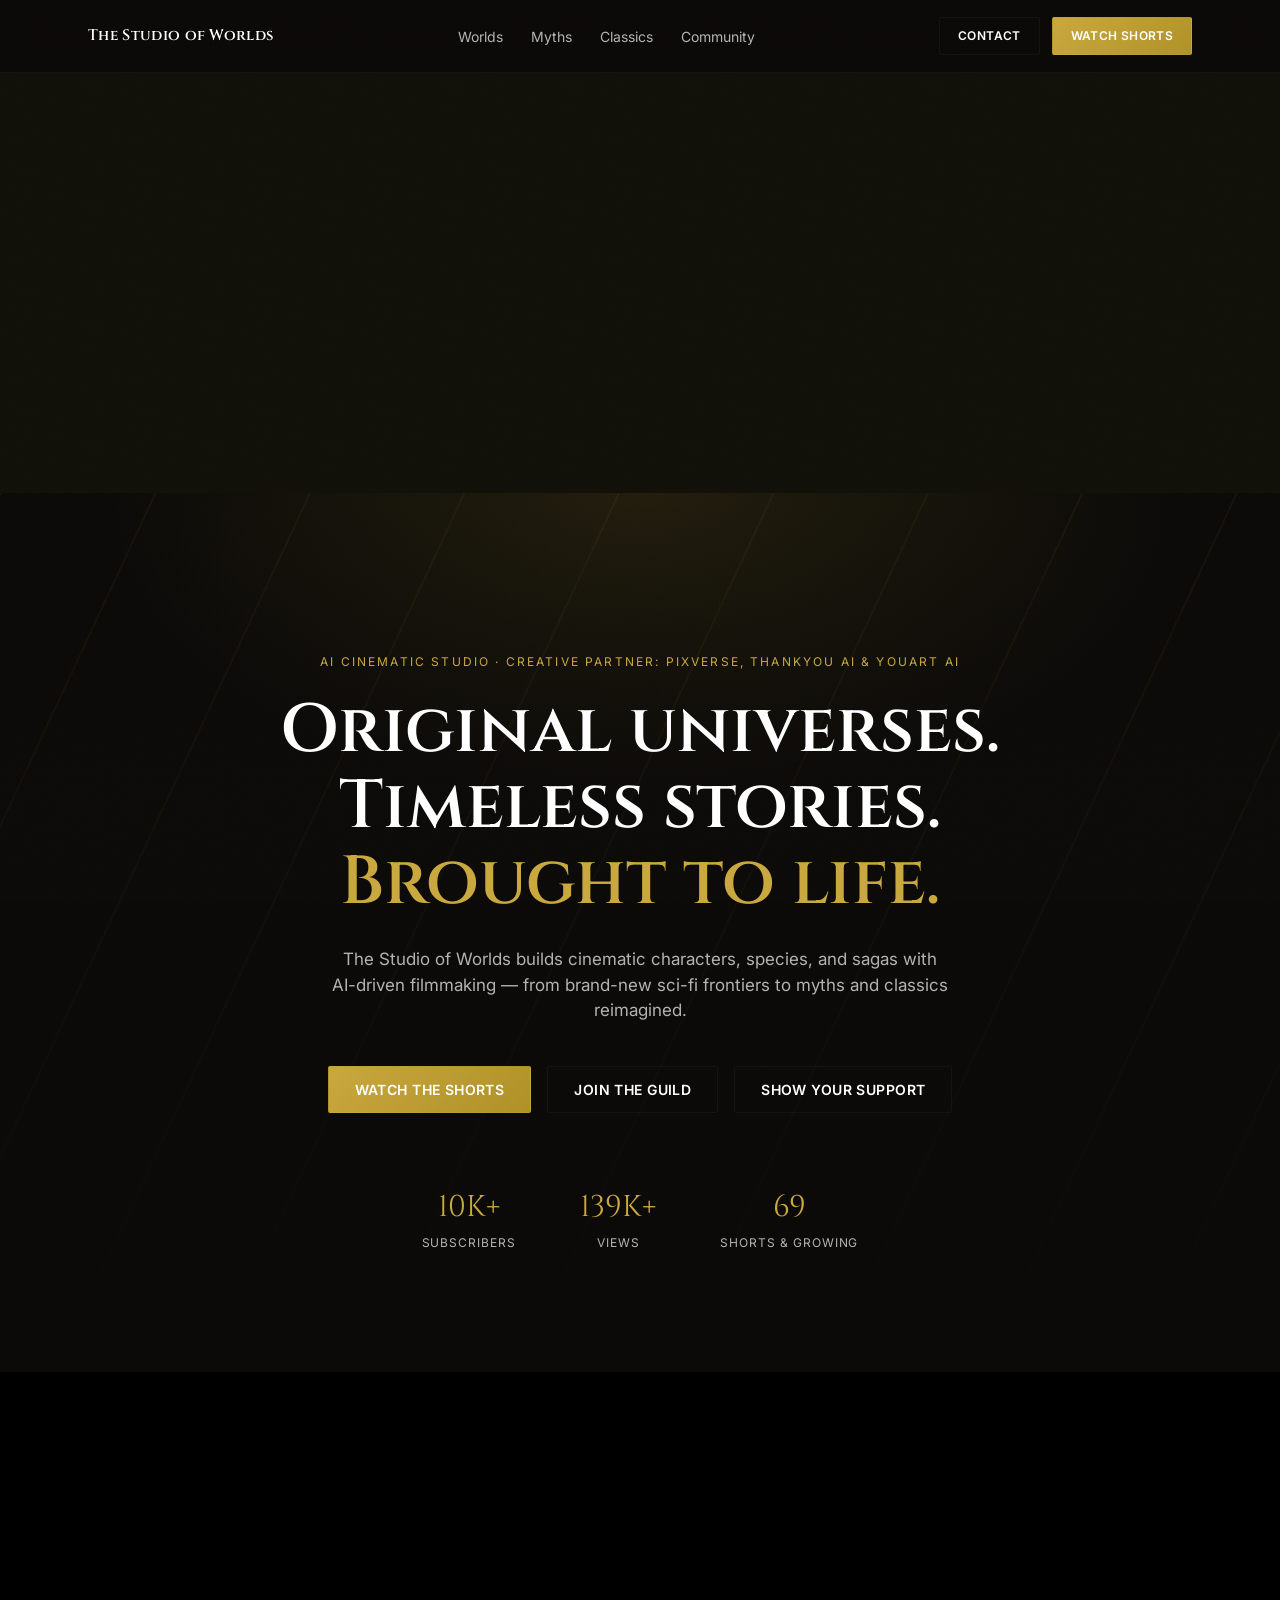
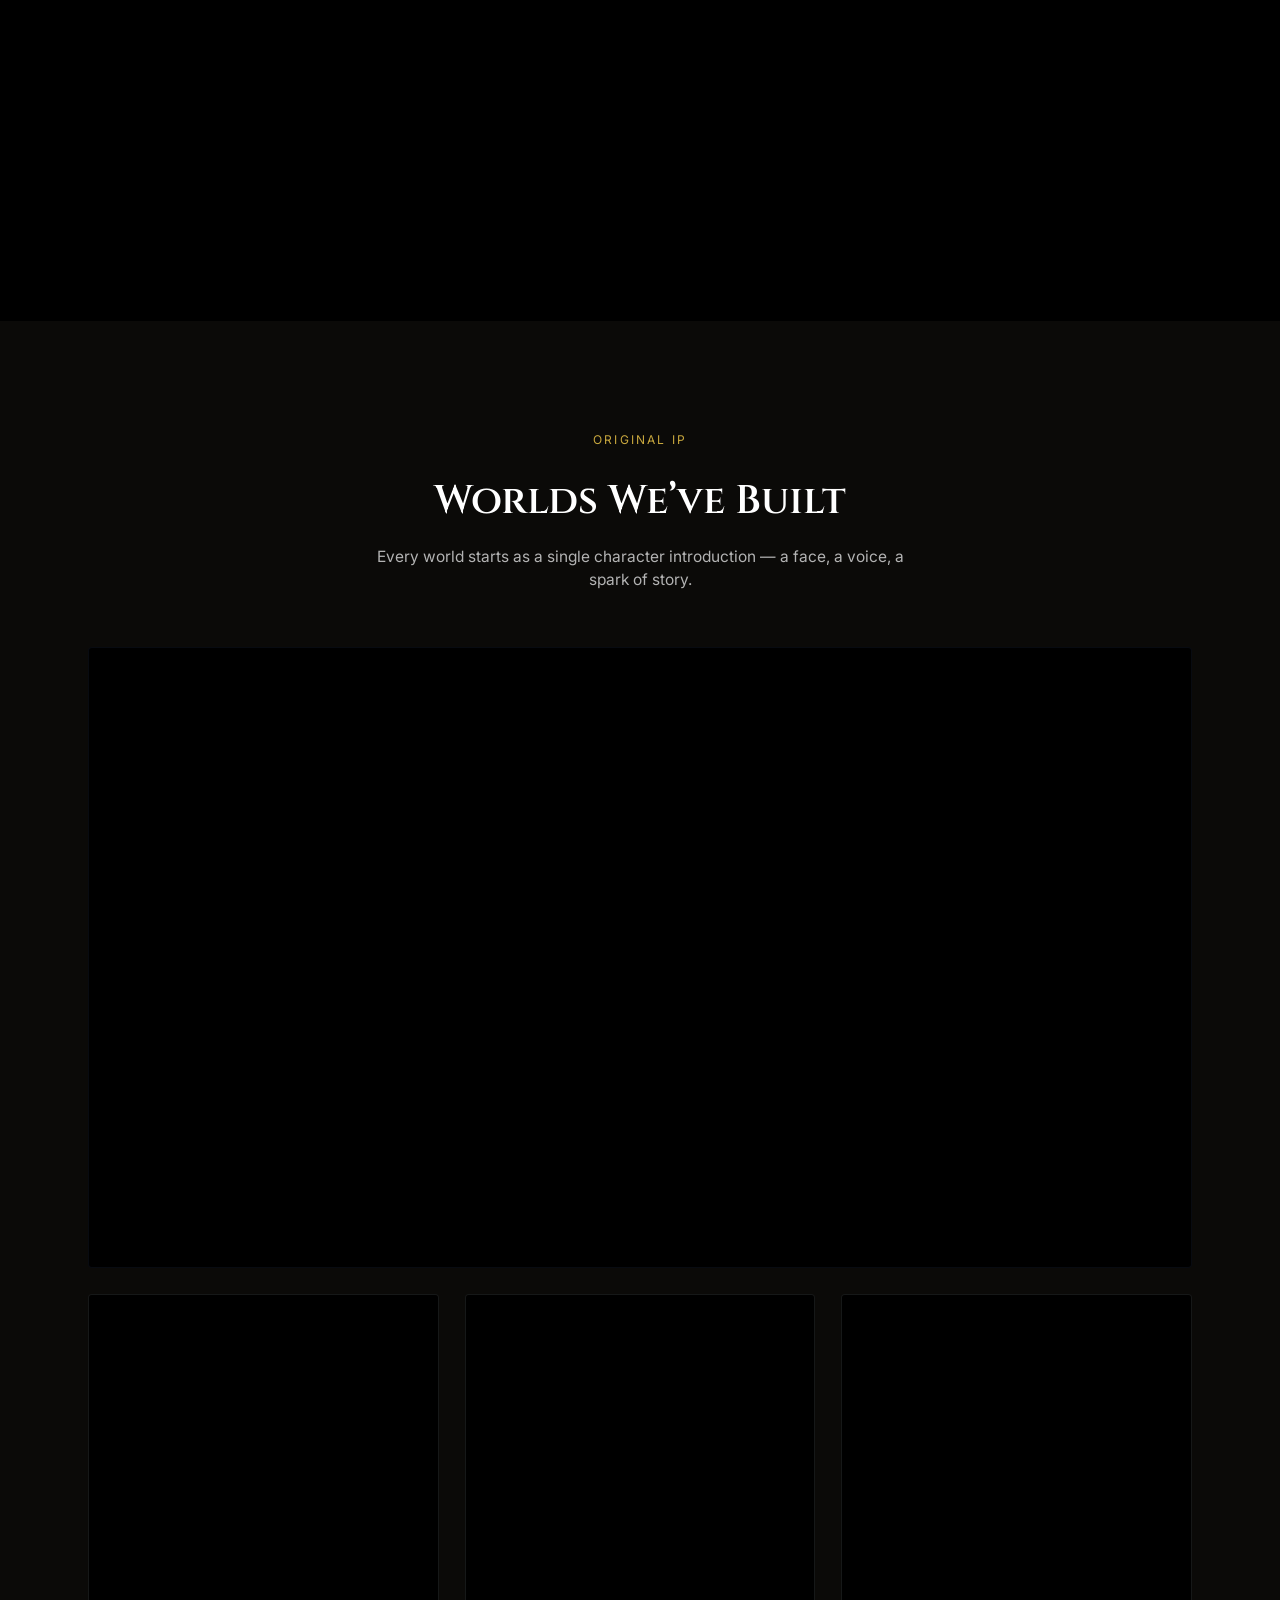
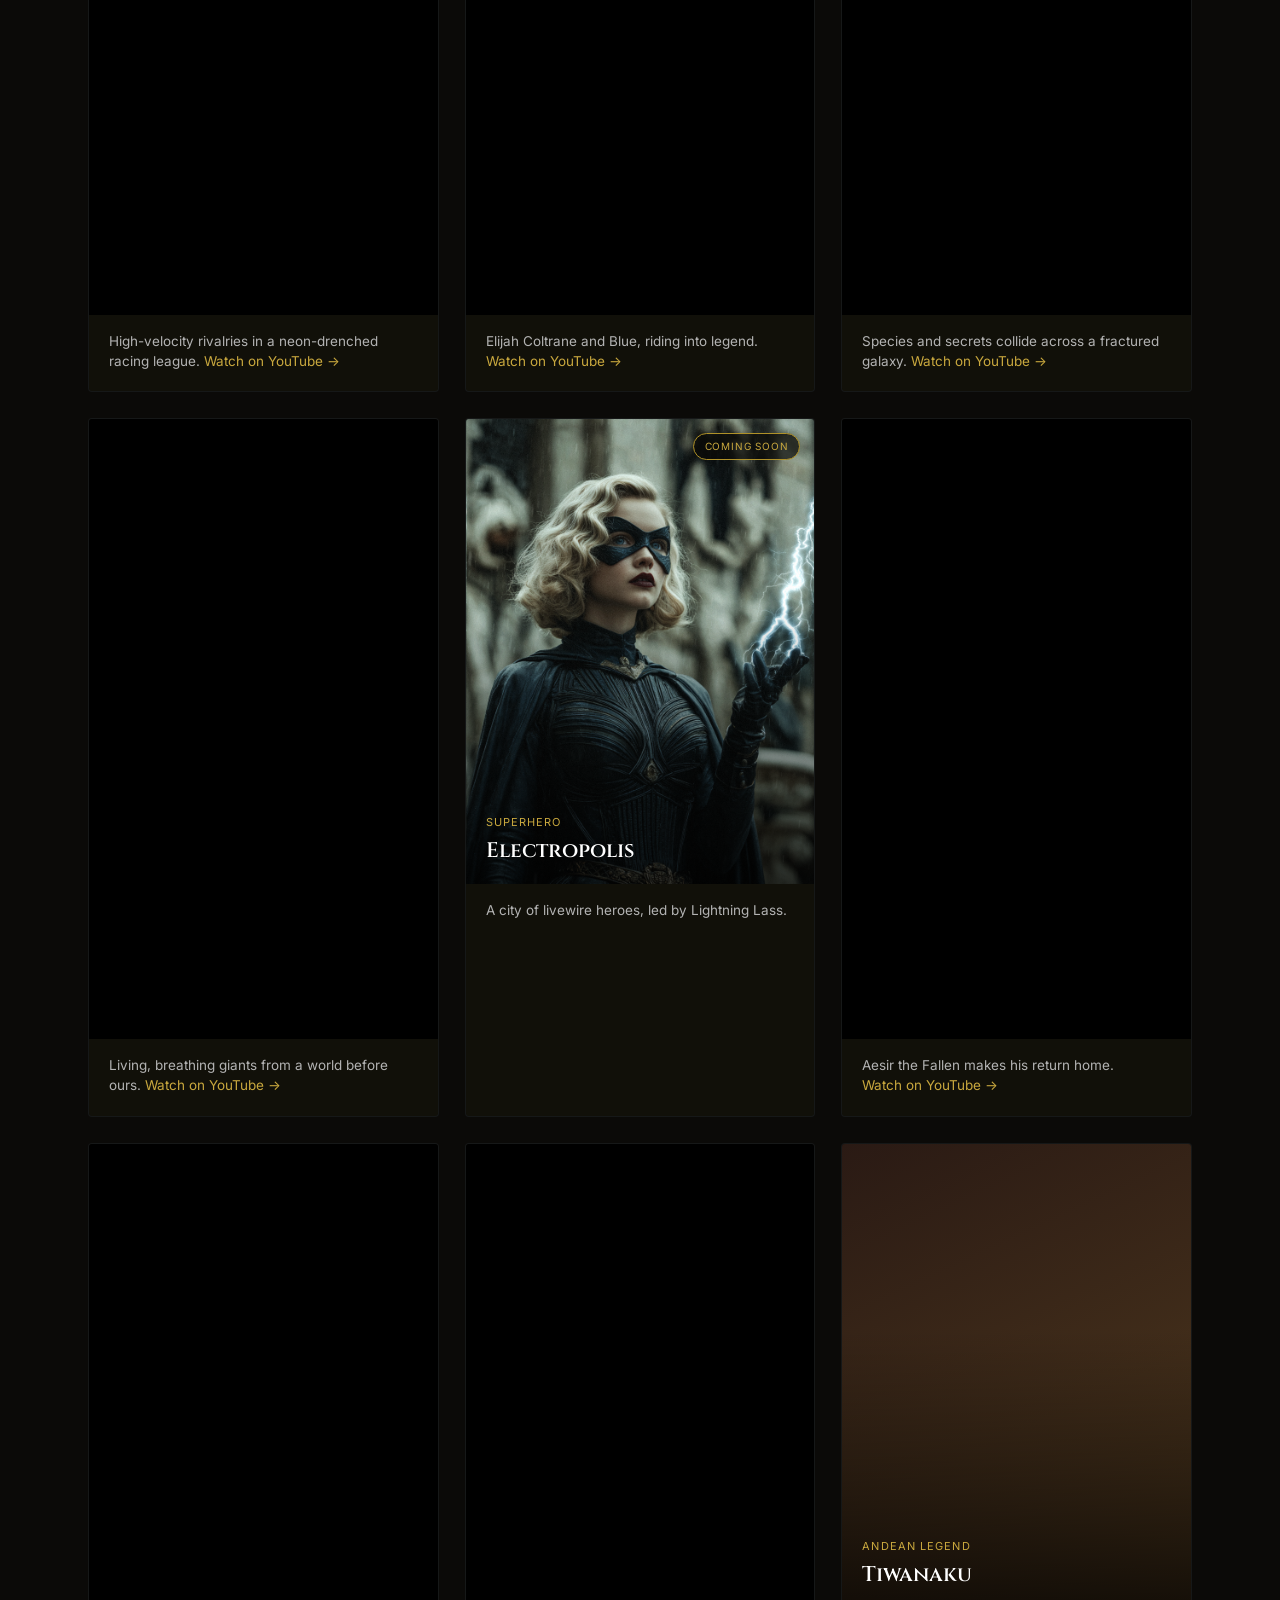
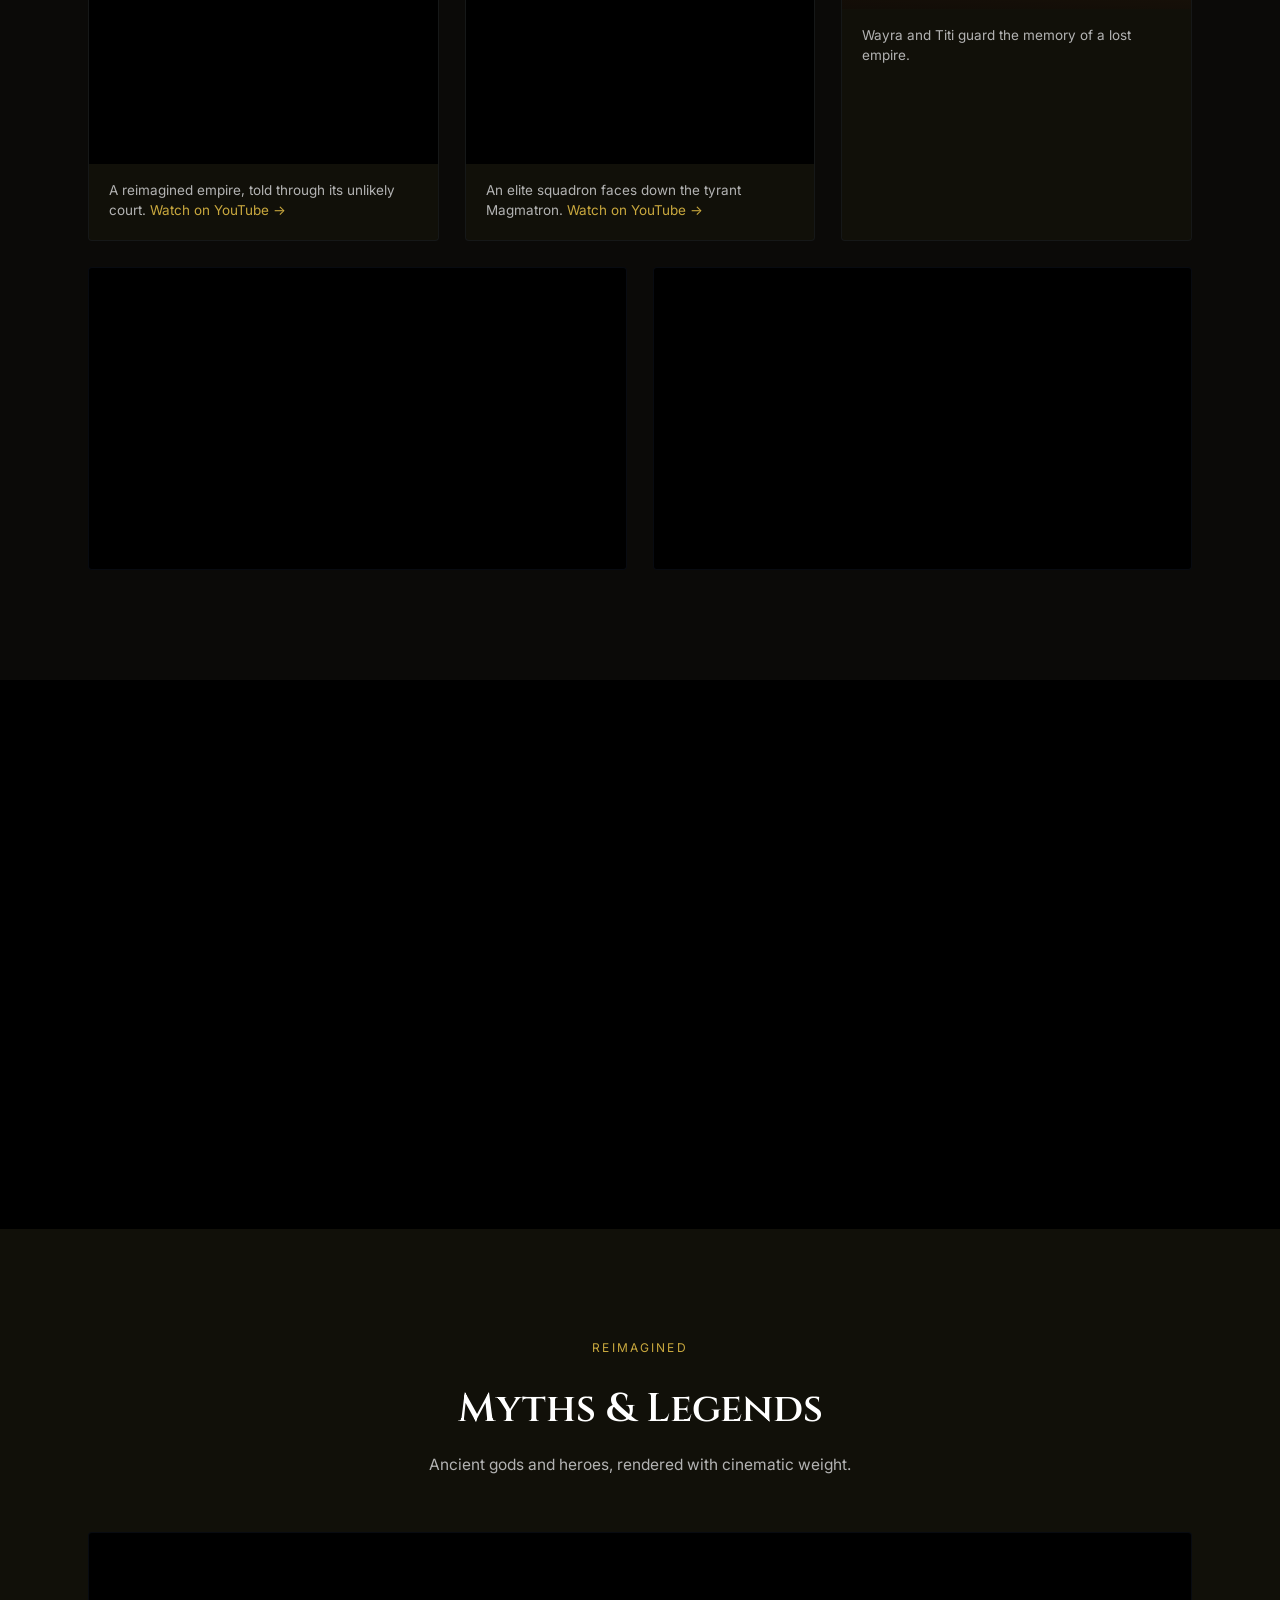
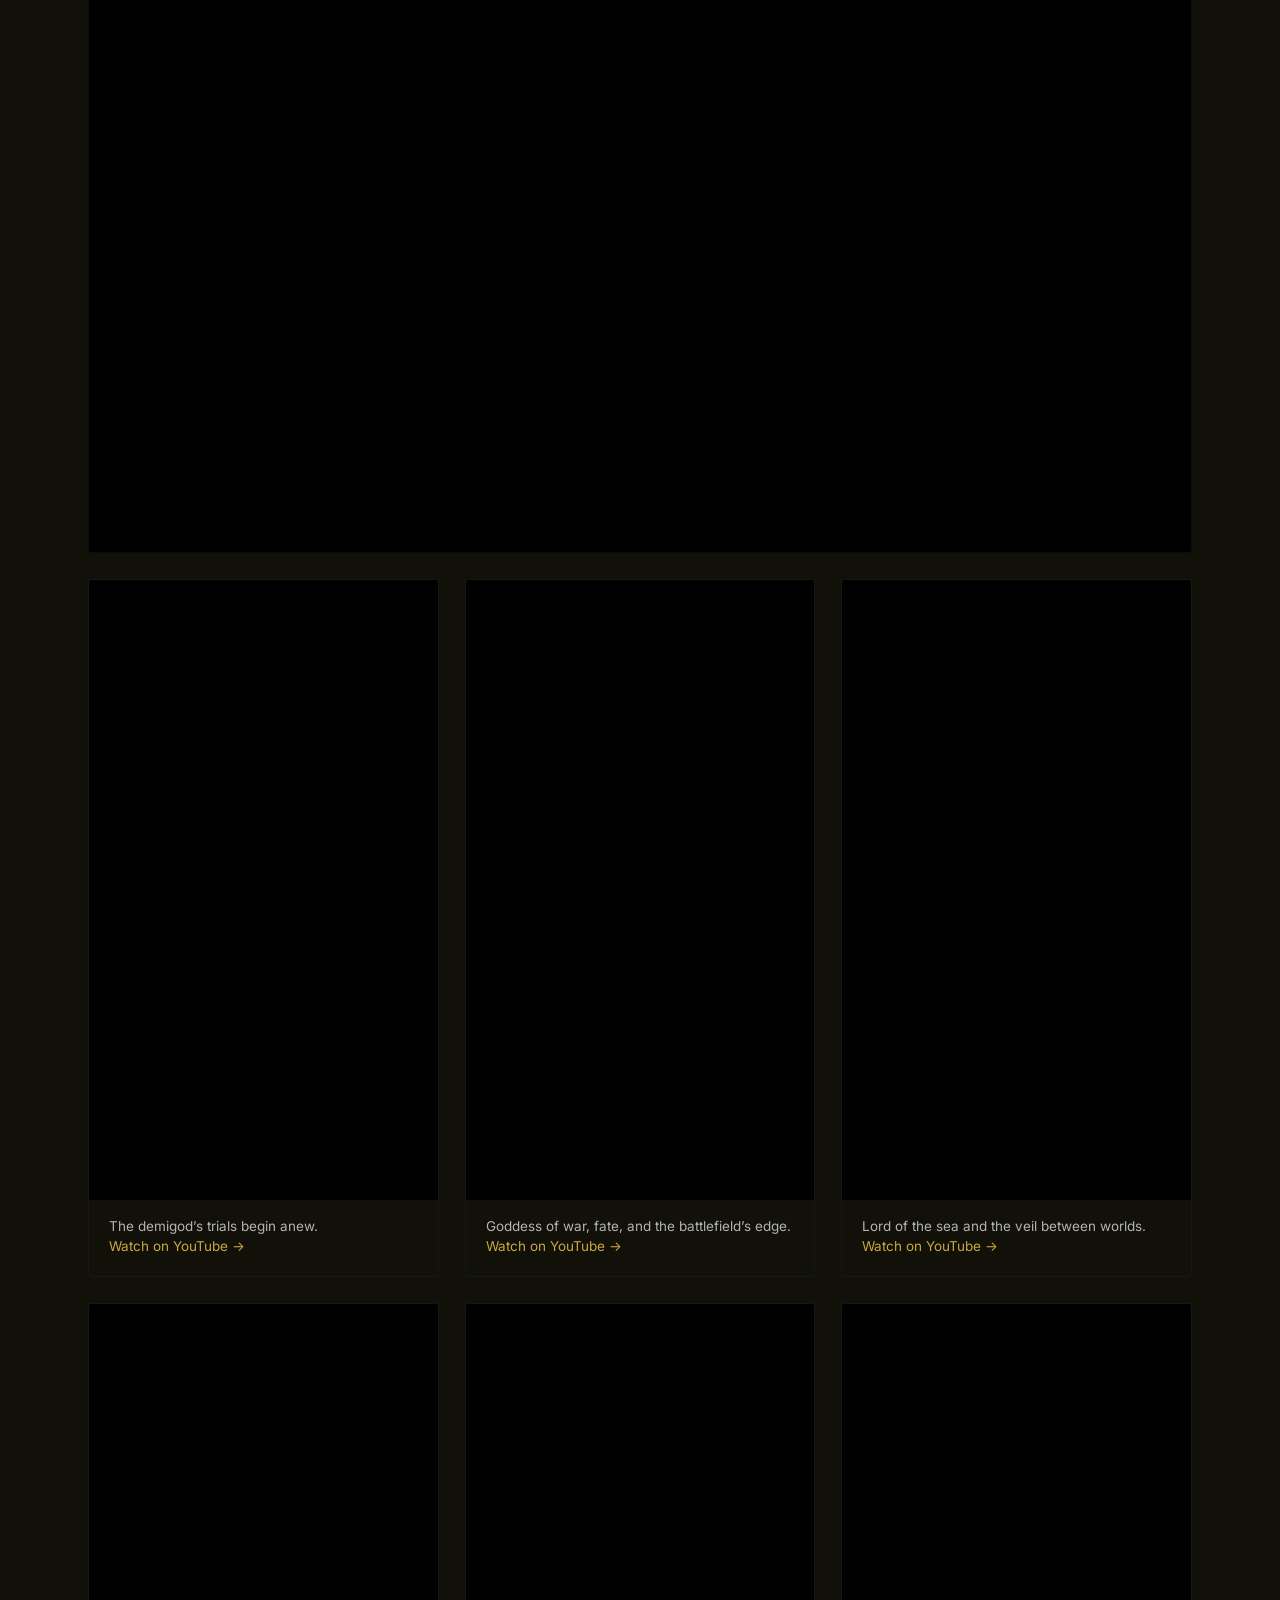
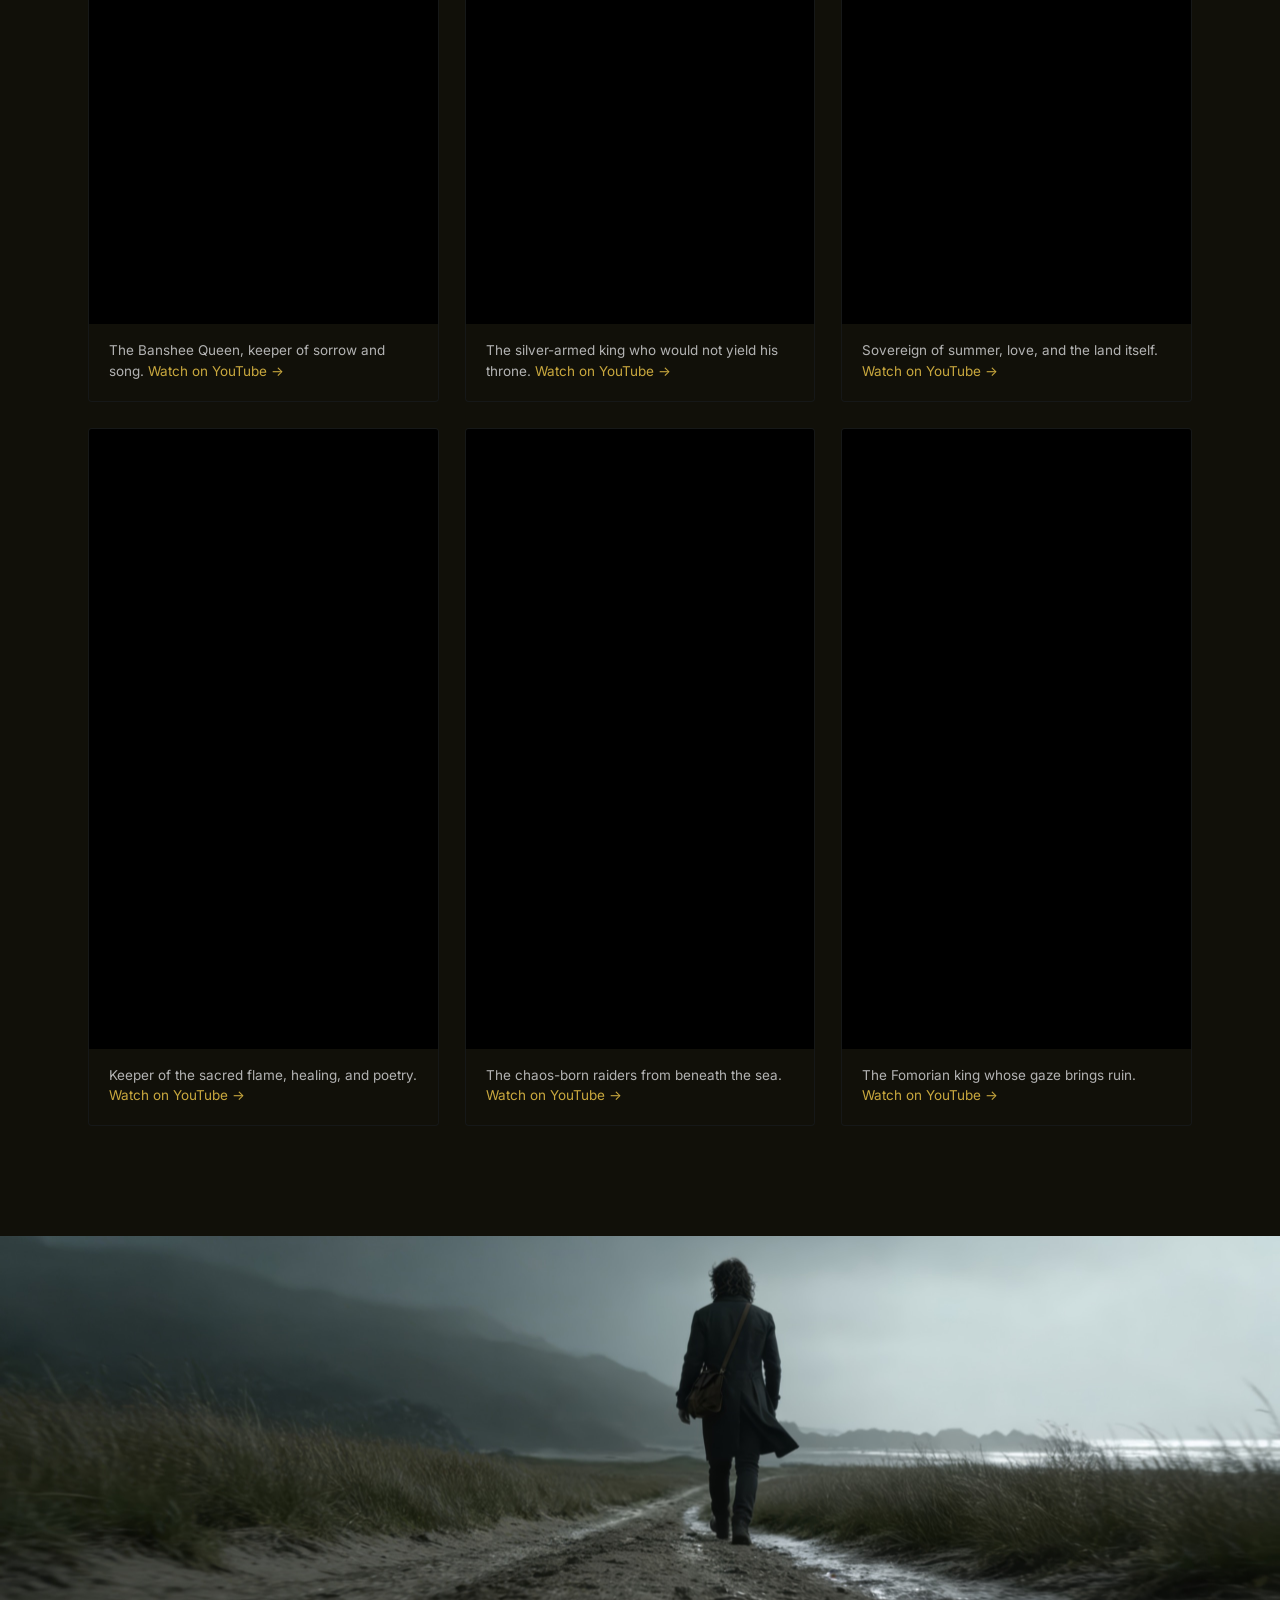
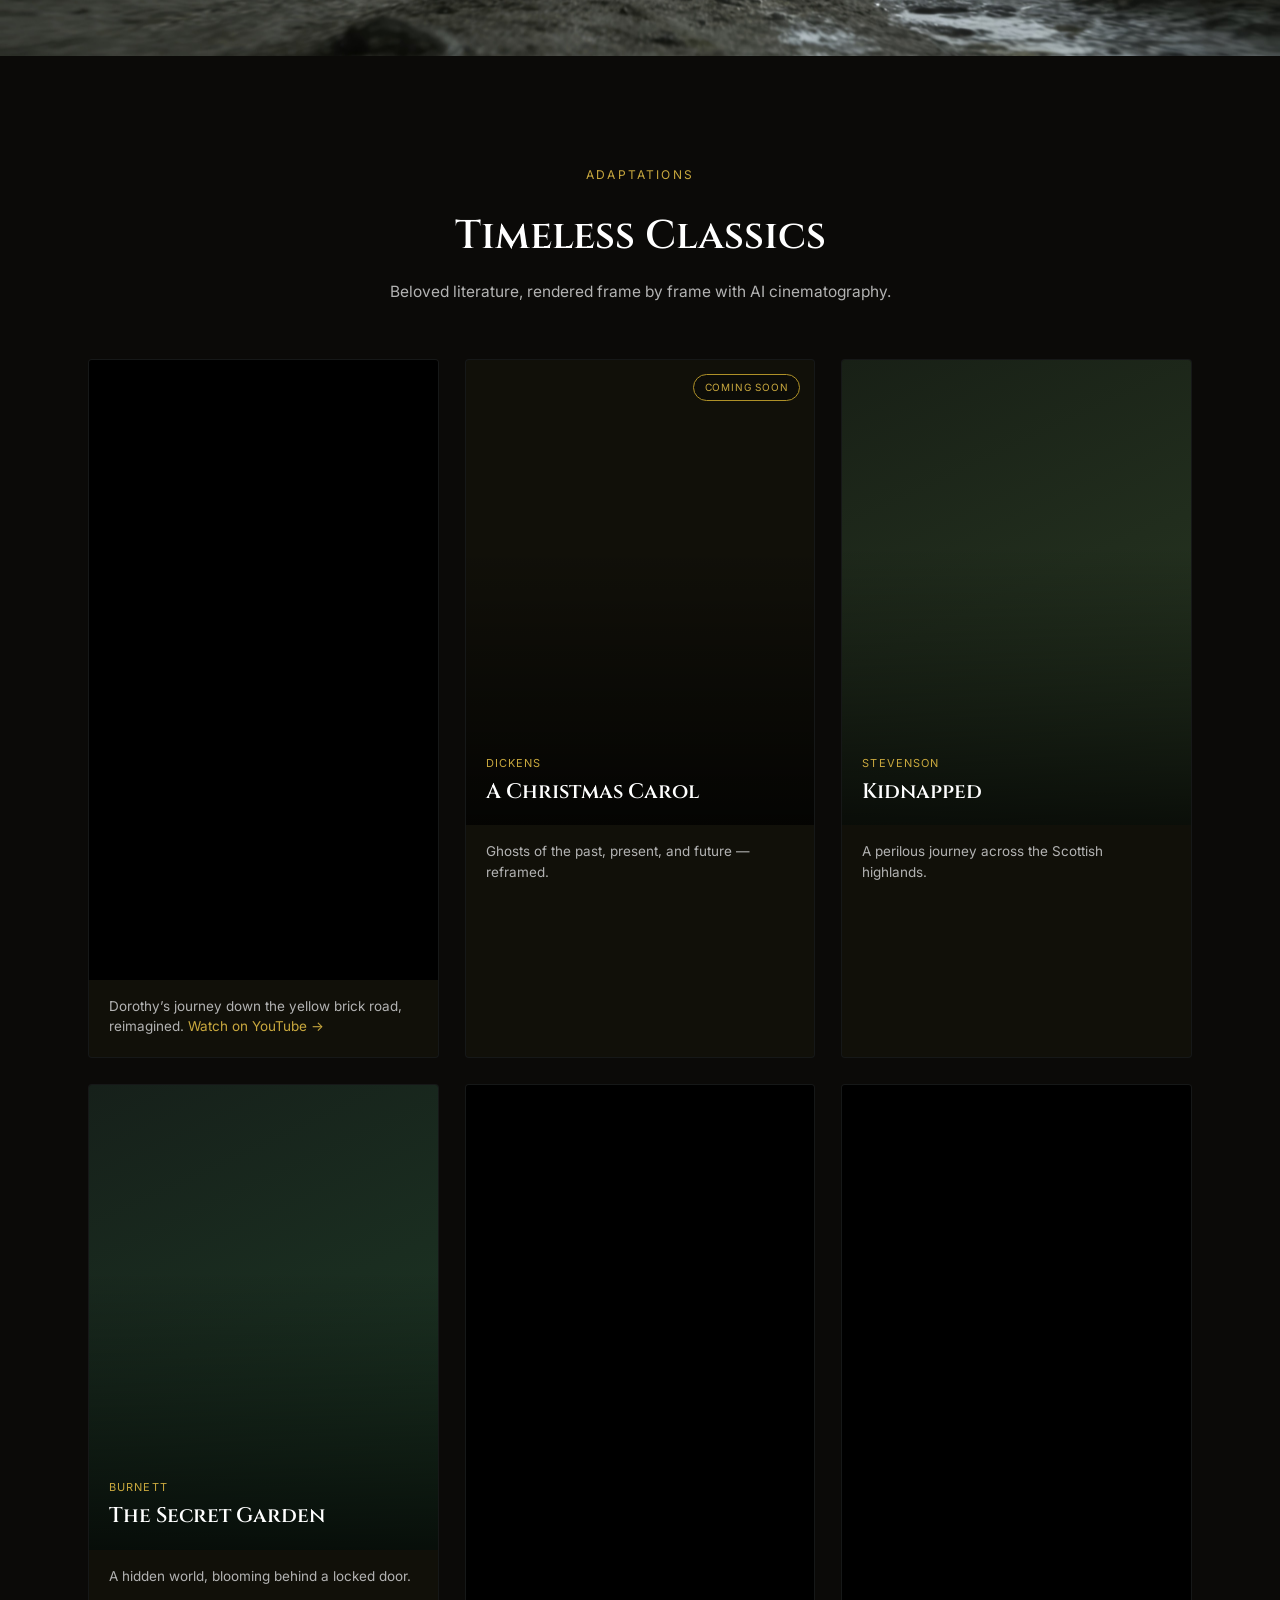
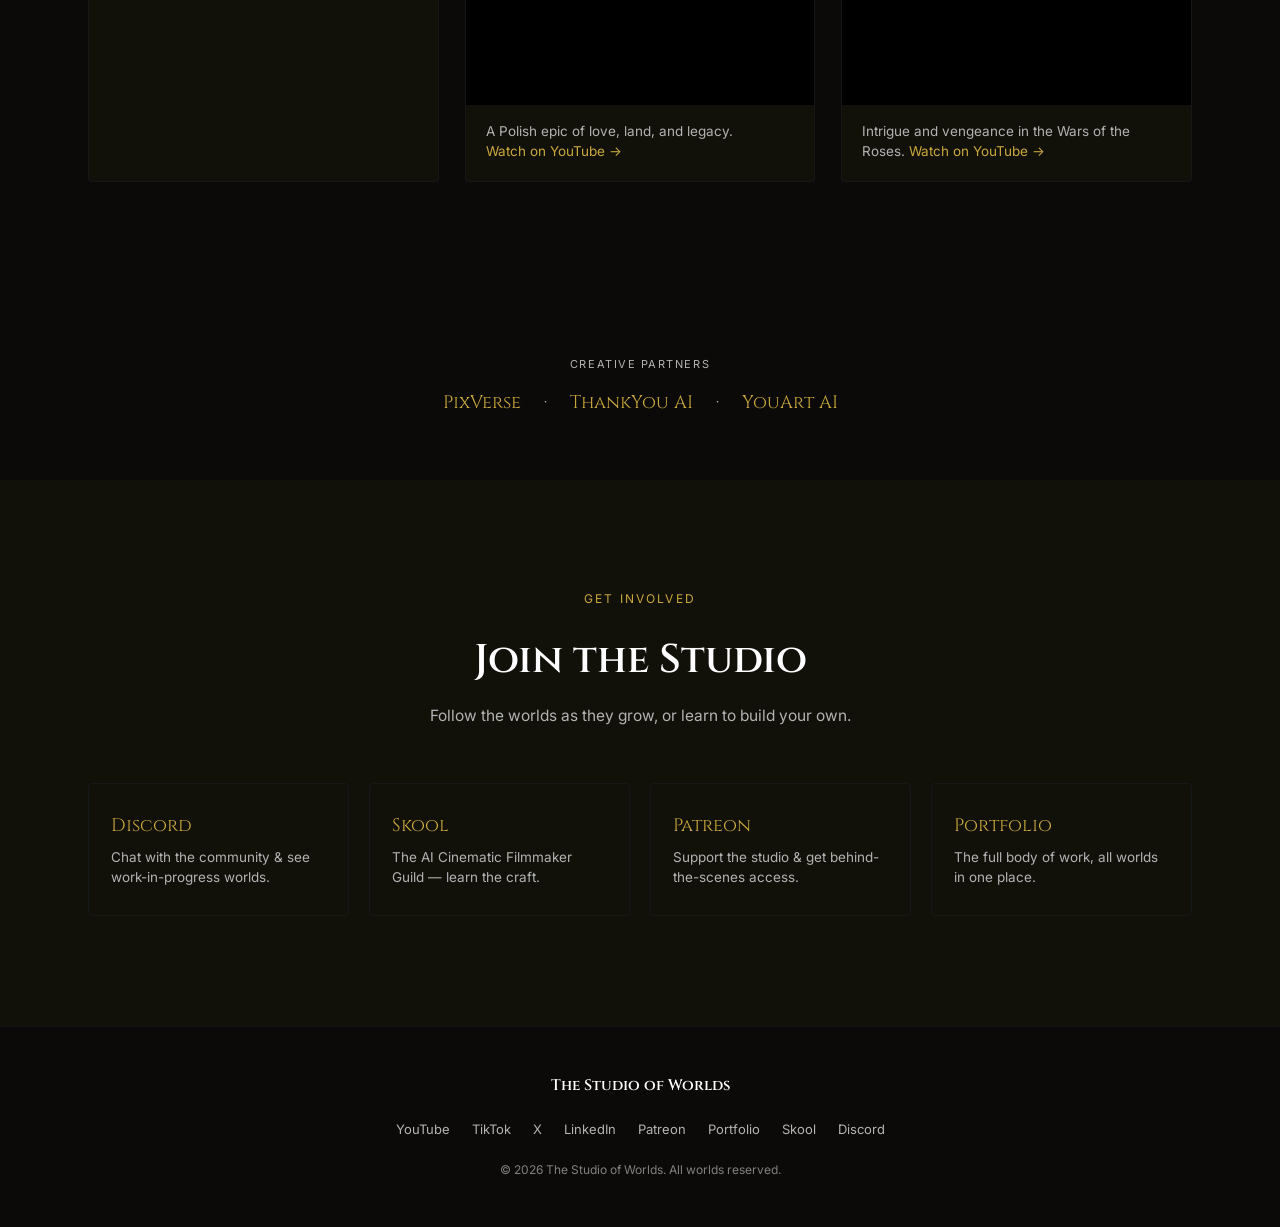
==== commit dd691b90: "Add Contact button to header (mailto:jonathan@studioofworlds.com)" ====
--- a/index.html
+++ b/index.html
@@ -59,7 +59,10 @@
       <a href="#classics">Classics</a>
       <a href="#community">Community</a>
     </nav>
-    <a class="btn btn-primary btn-small" href="https://www.youtube.com/@TheStudioofWorlds/shorts" target="_blank" rel="noopener">Watch Shorts</a>
+    <div class="header-actions">
+      <a class="btn btn-ghost btn-small" href="mailto:jonathan@studioofworlds.com">Contact</a>
+      <a class="btn btn-primary btn-small" href="https://www.youtube.com/@TheStudioofWorlds/shorts" target="_blank" rel="noopener">Watch Shorts</a>
+    </div>
   </div>
 </header>
 
--- a/assets/css/style.css
+++ b/assets/css/style.css
@@ -88,6 +88,12 @@
   gap: 10px;
   font-family: var(--serif);
   letter-spacing: 0.02em;
+}
+
+.header-actions {
+  display: flex;
+  align-items: center;
+  gap: 12px;
 }
 
 .brand-name {
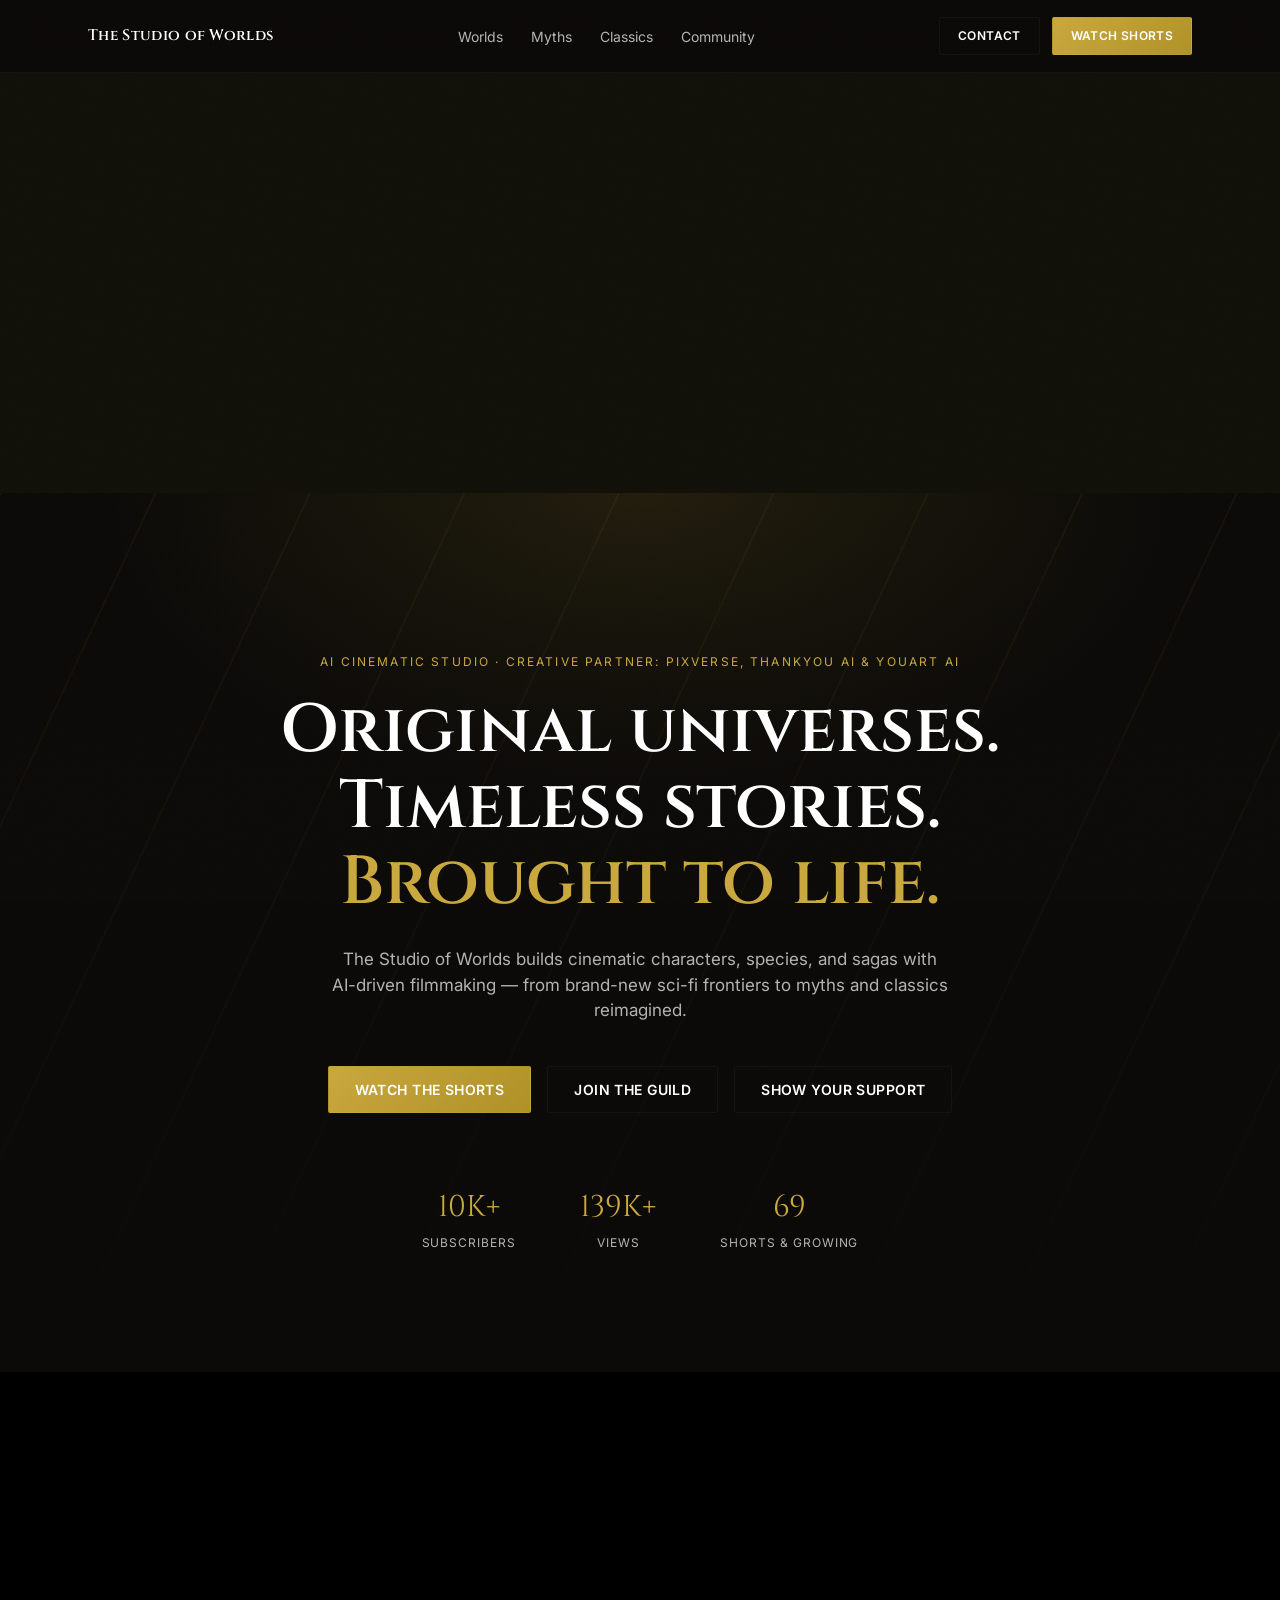
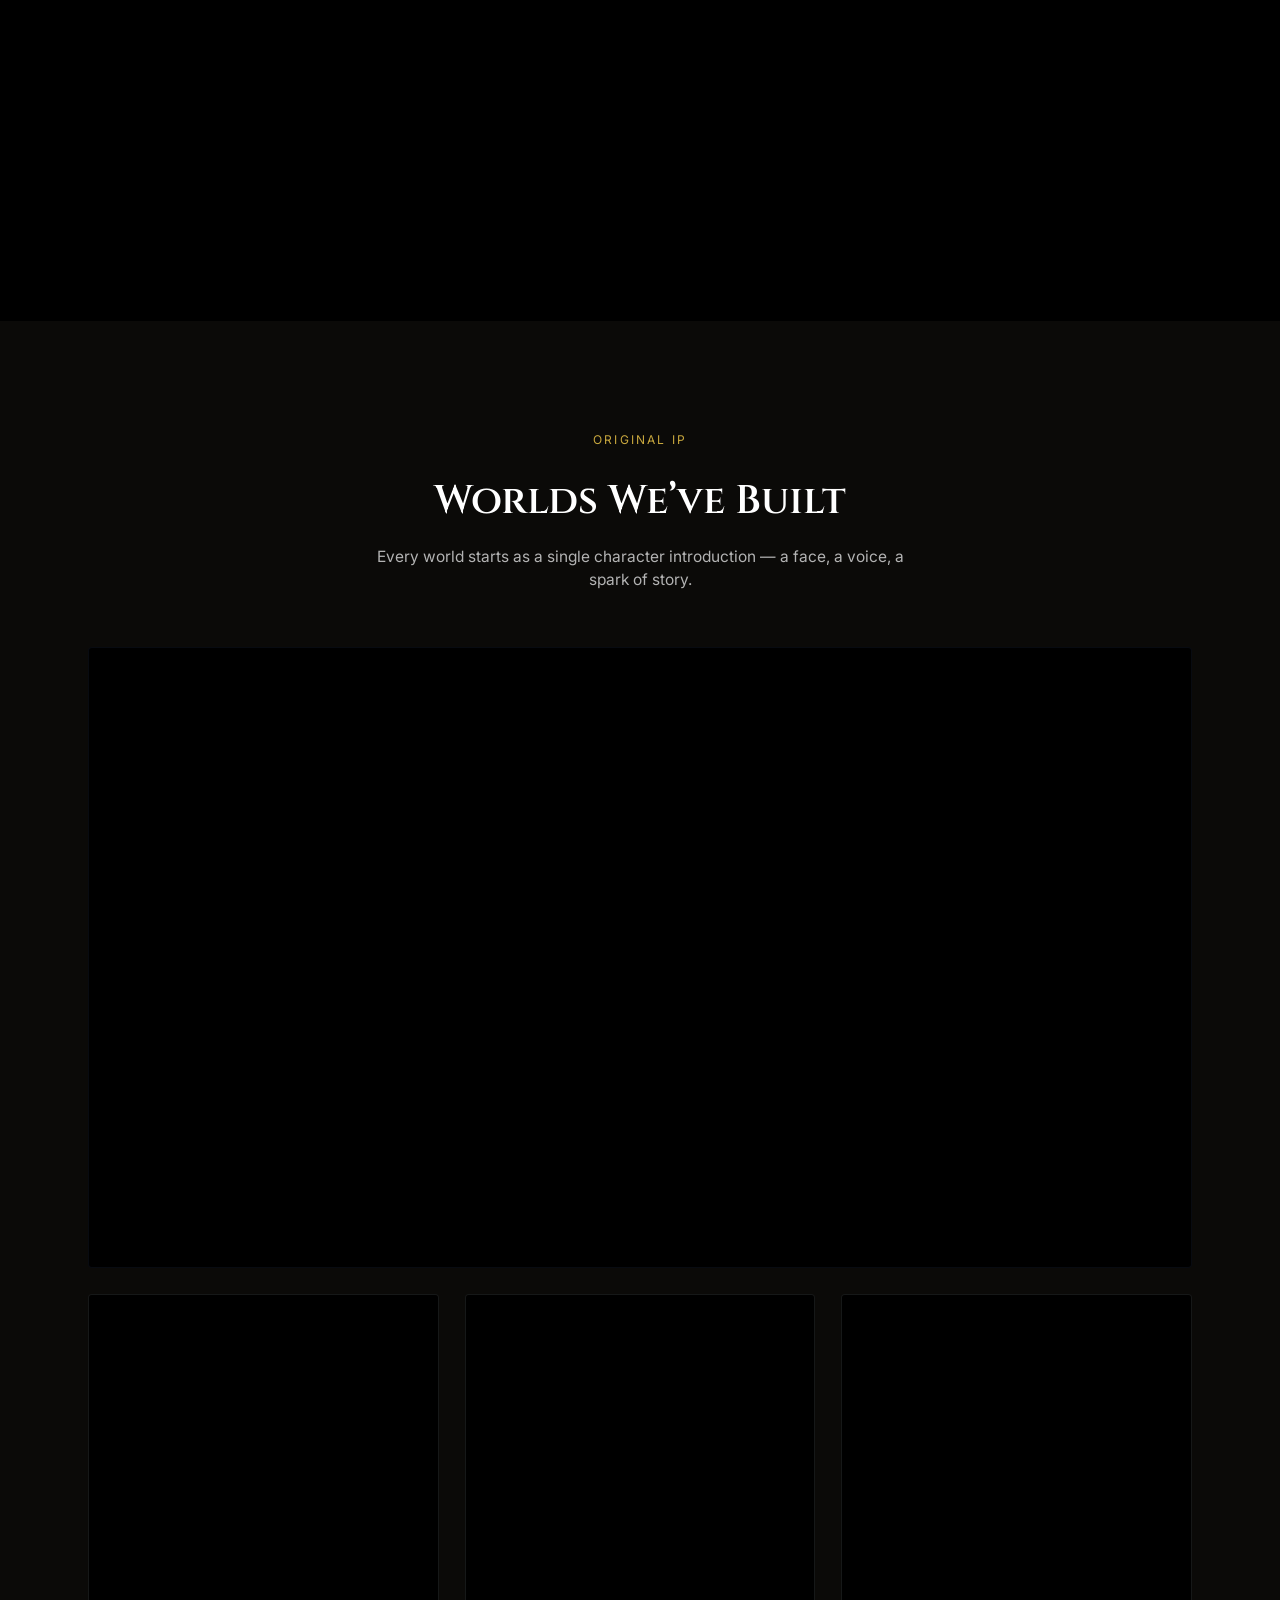
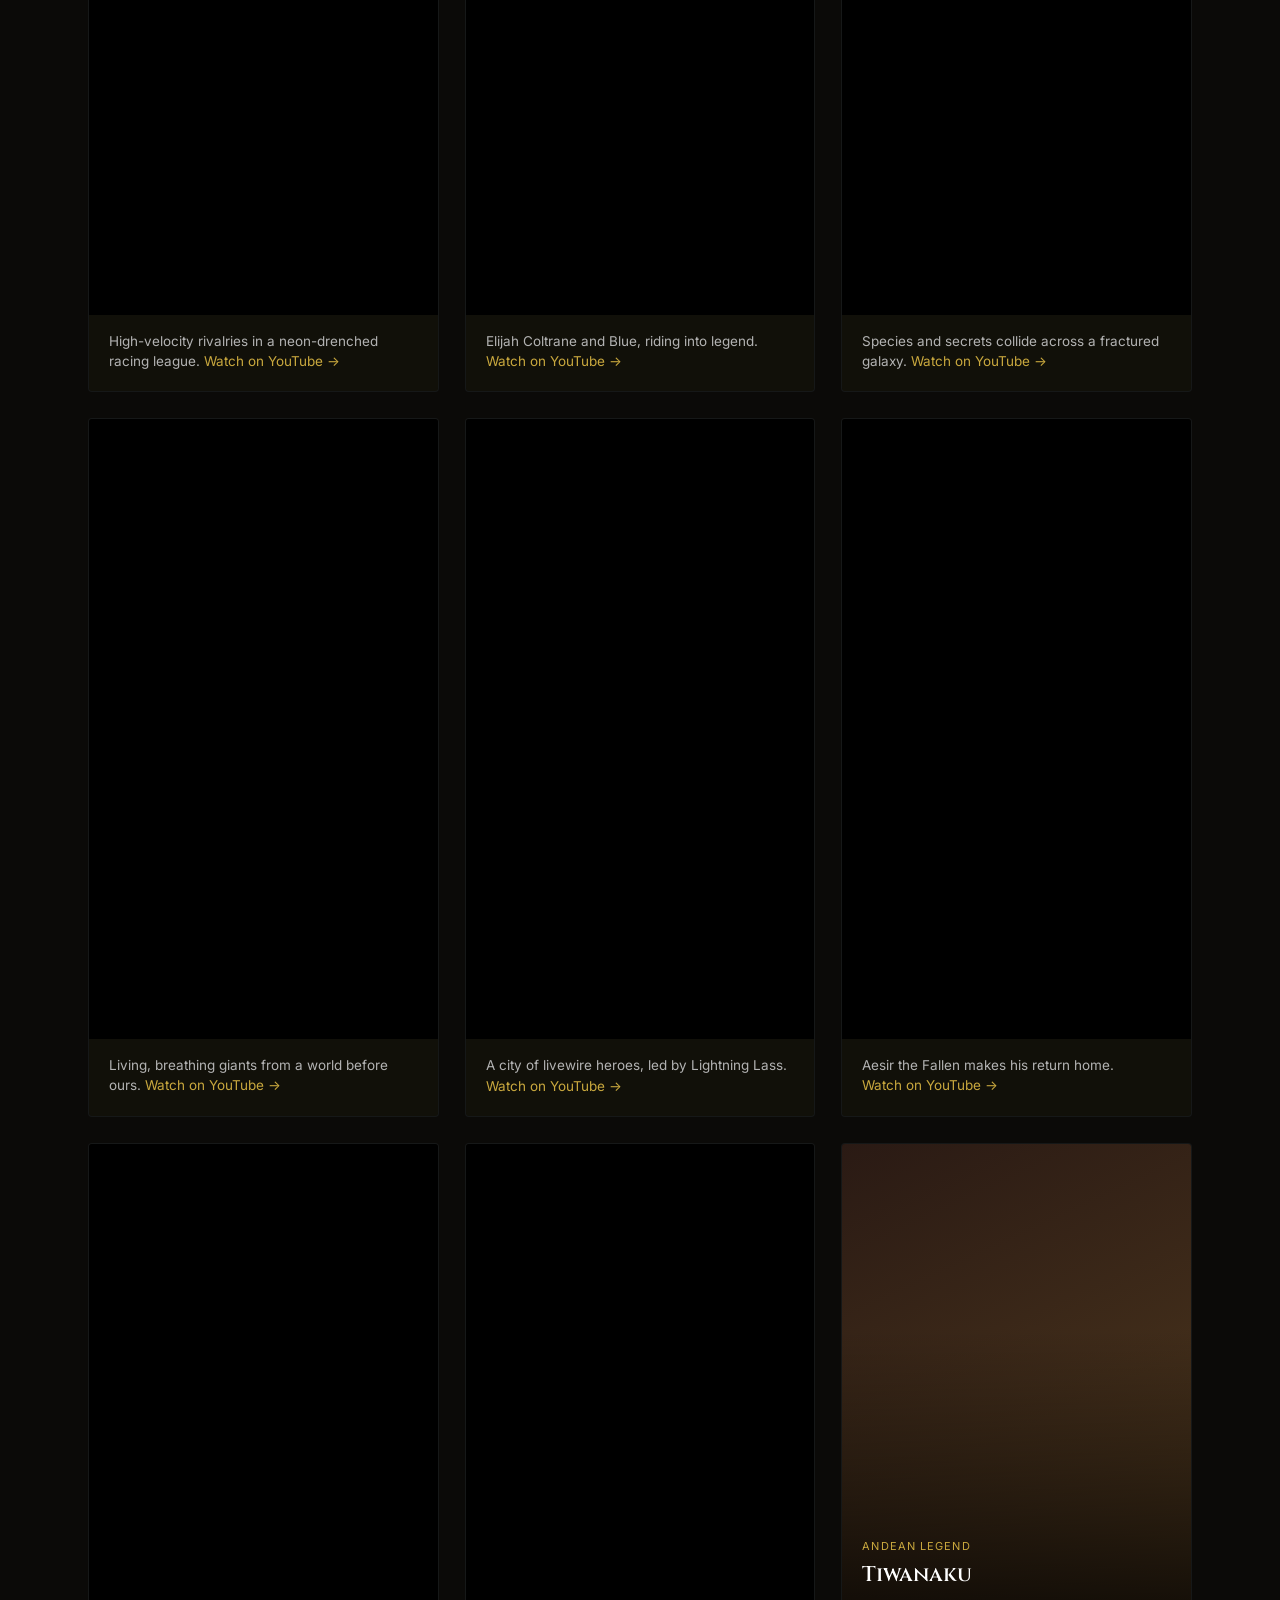
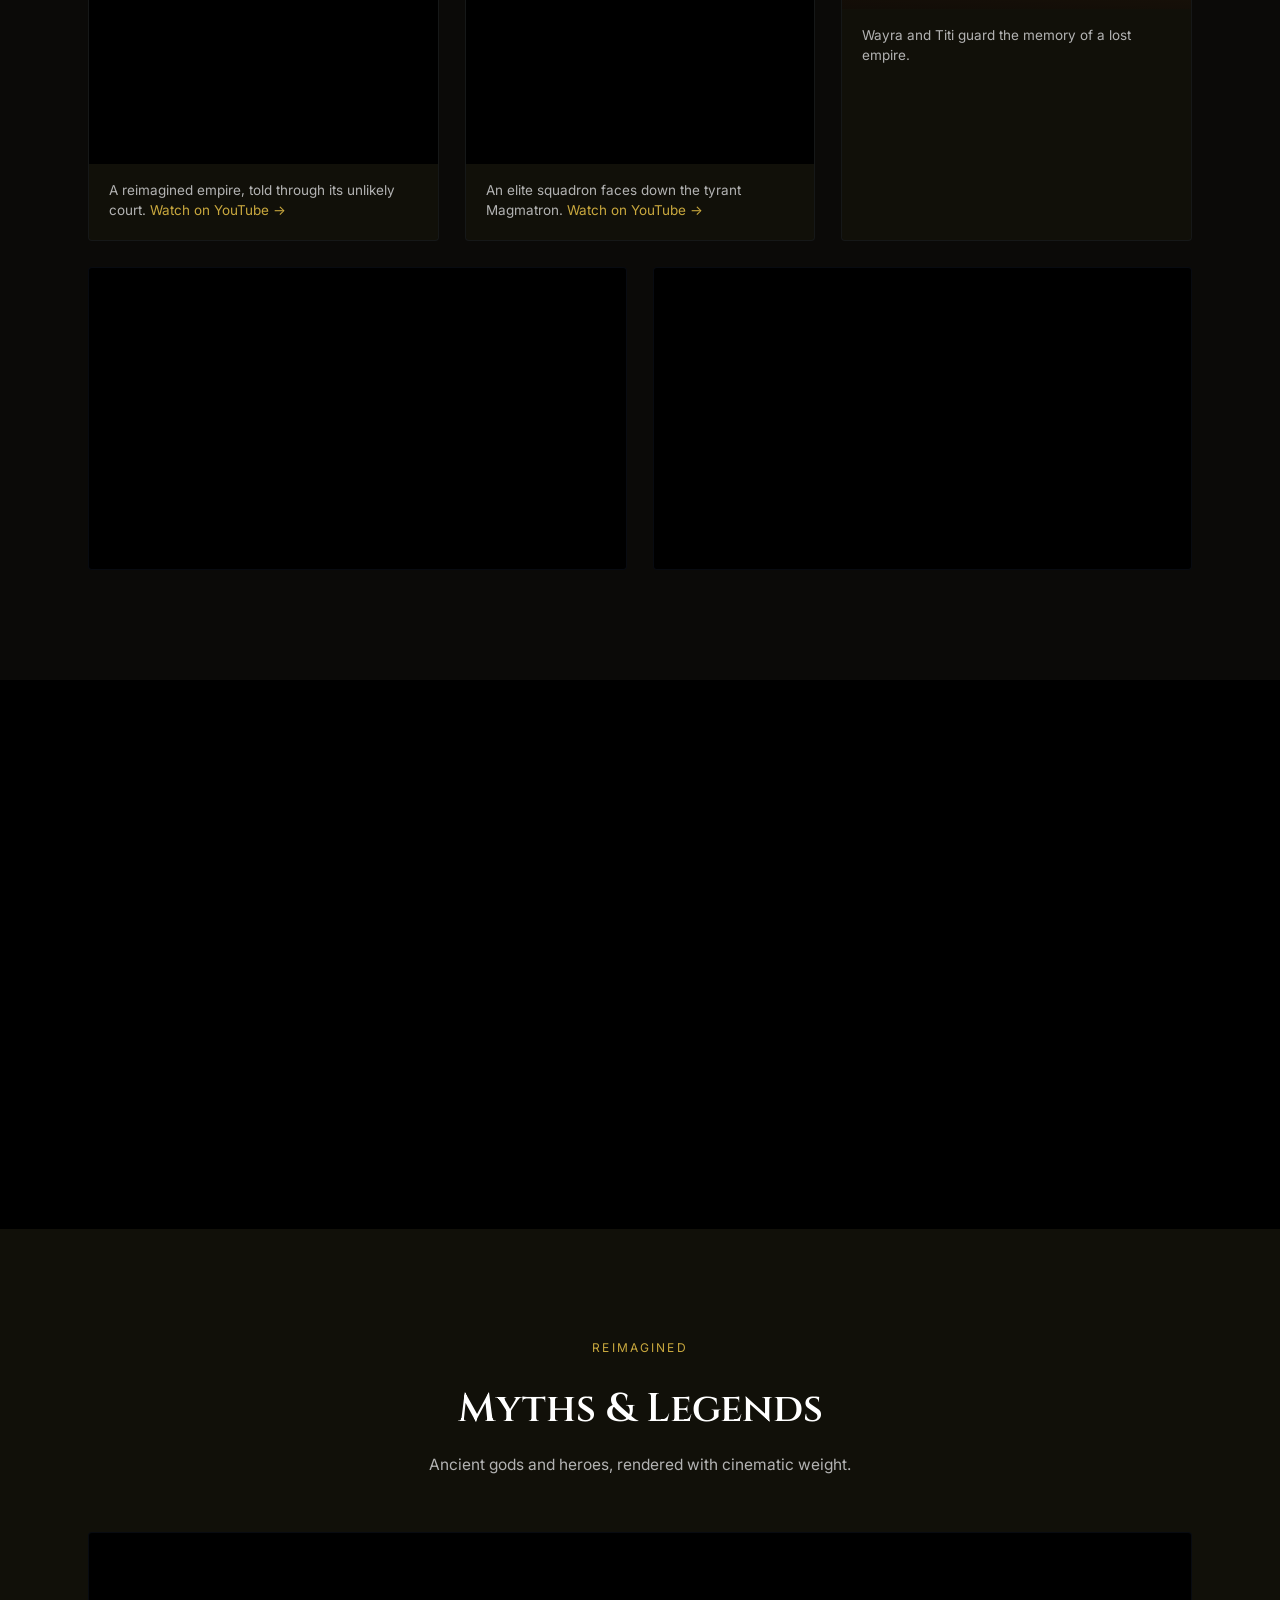
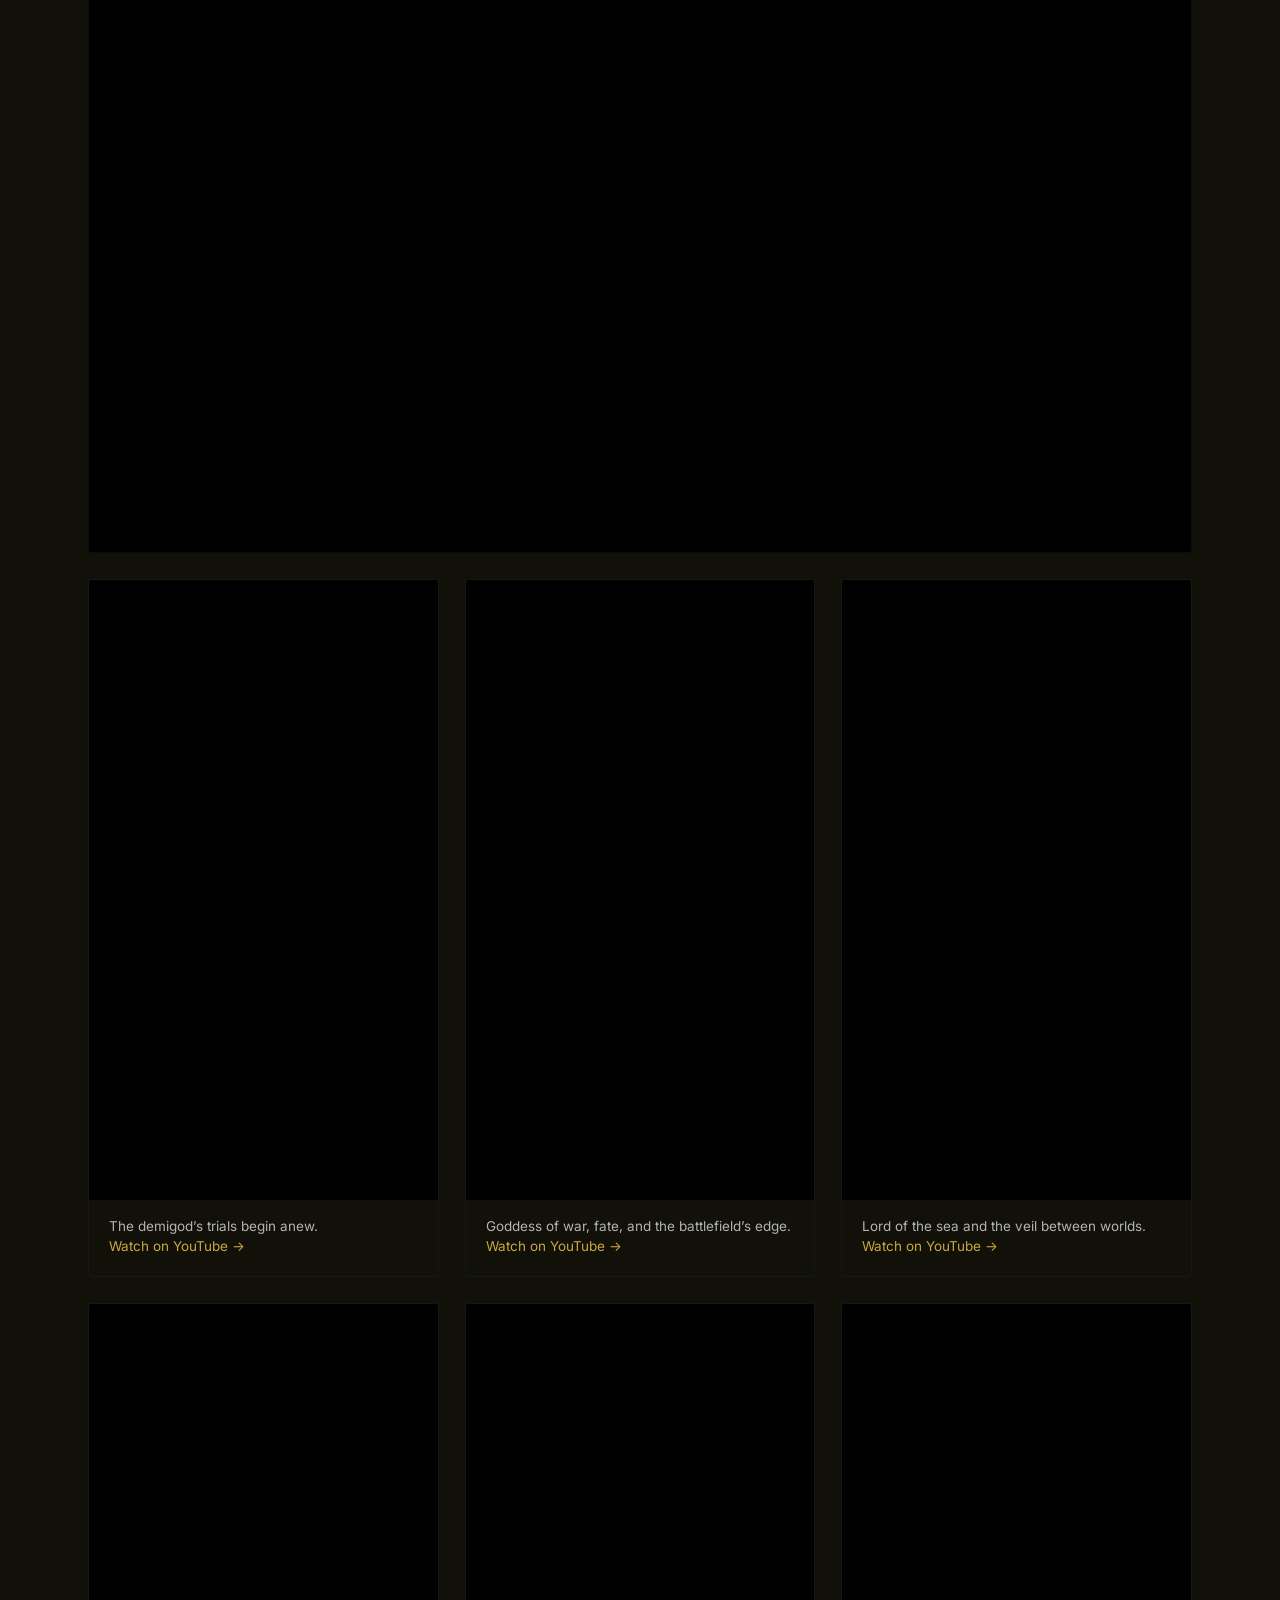
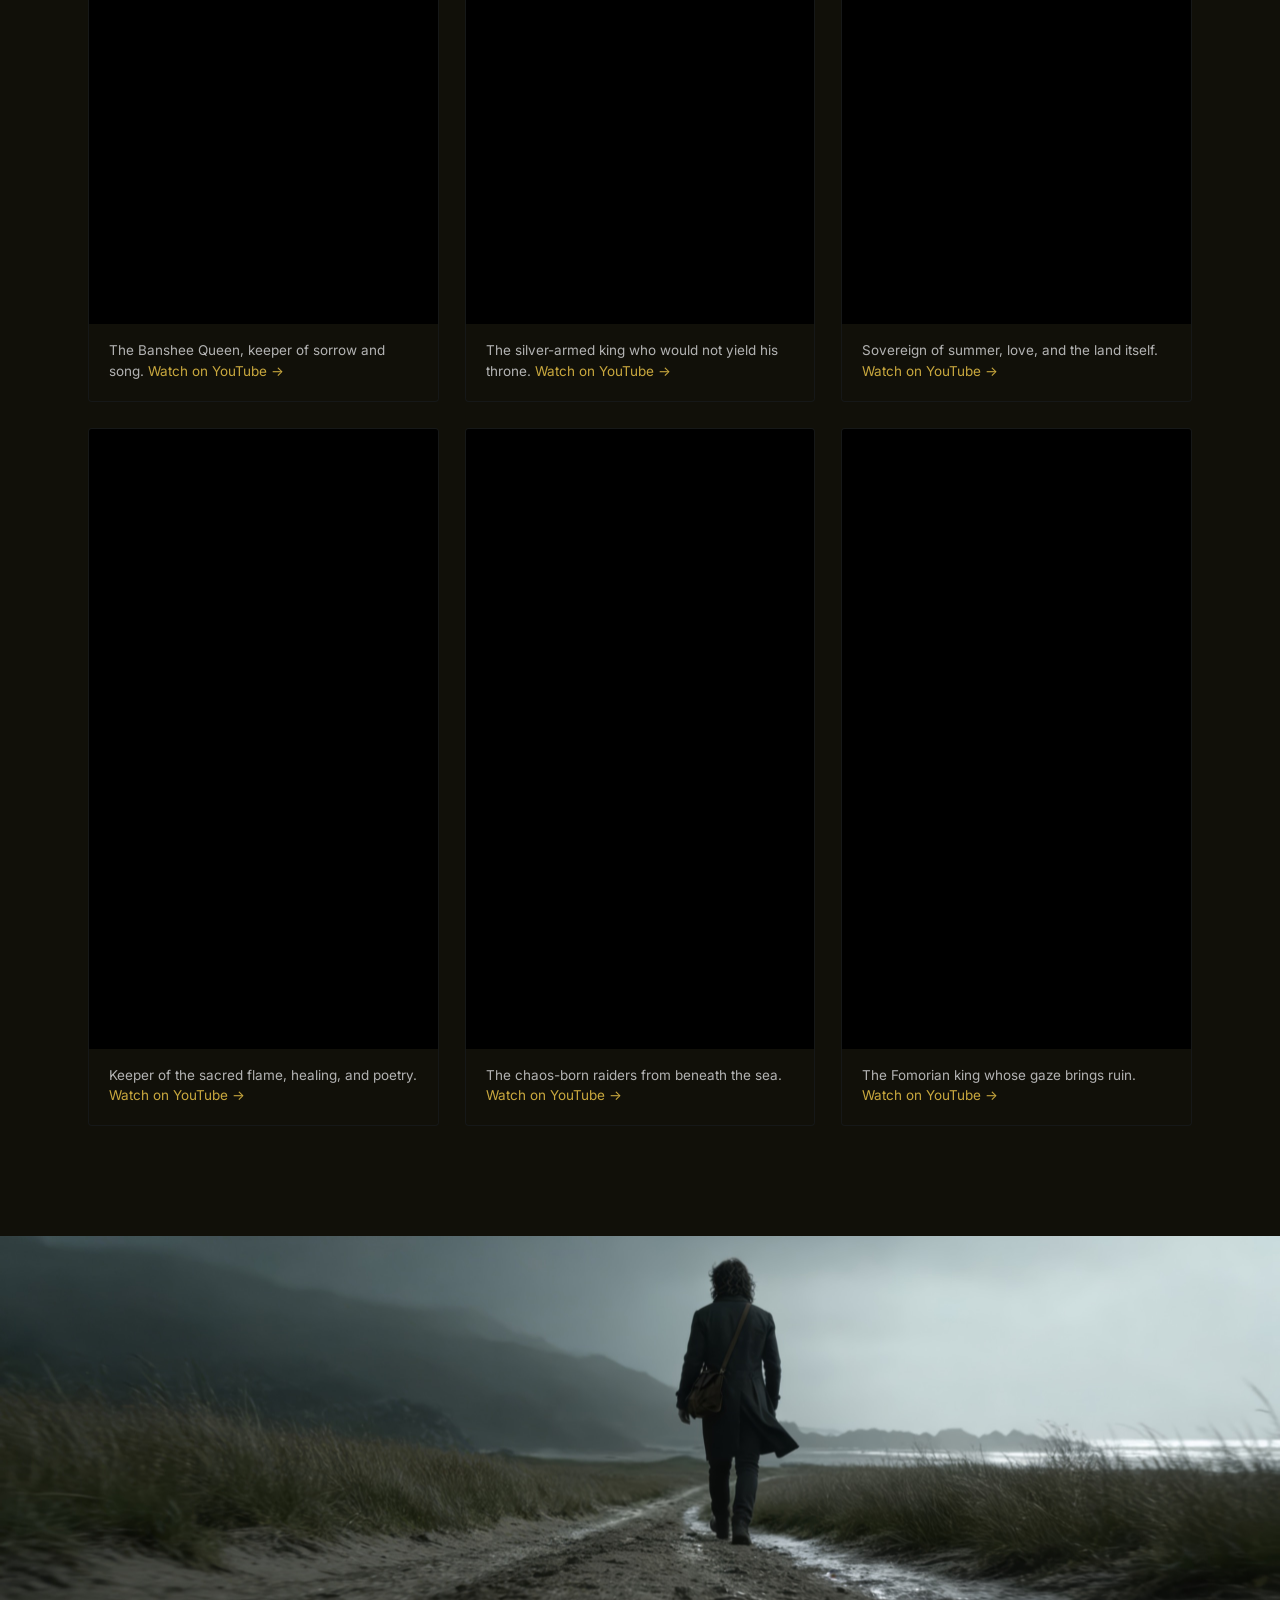
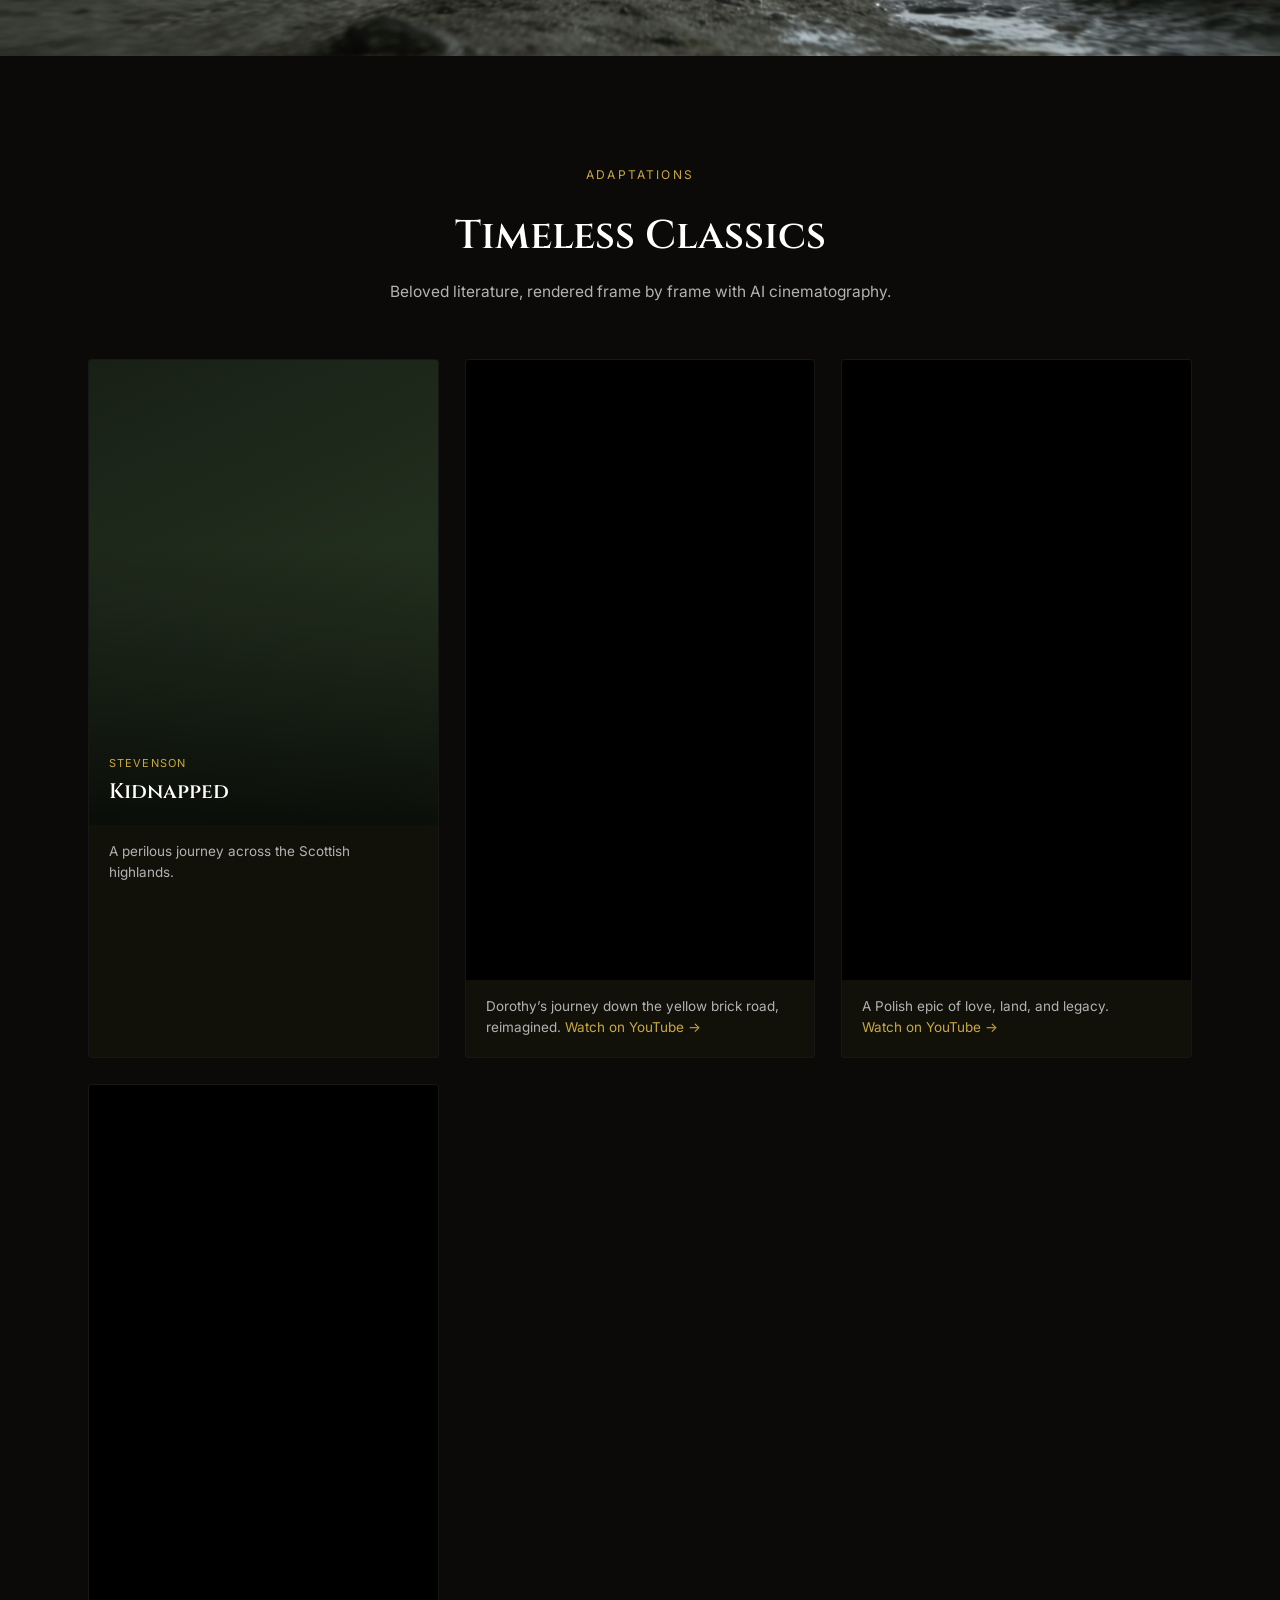
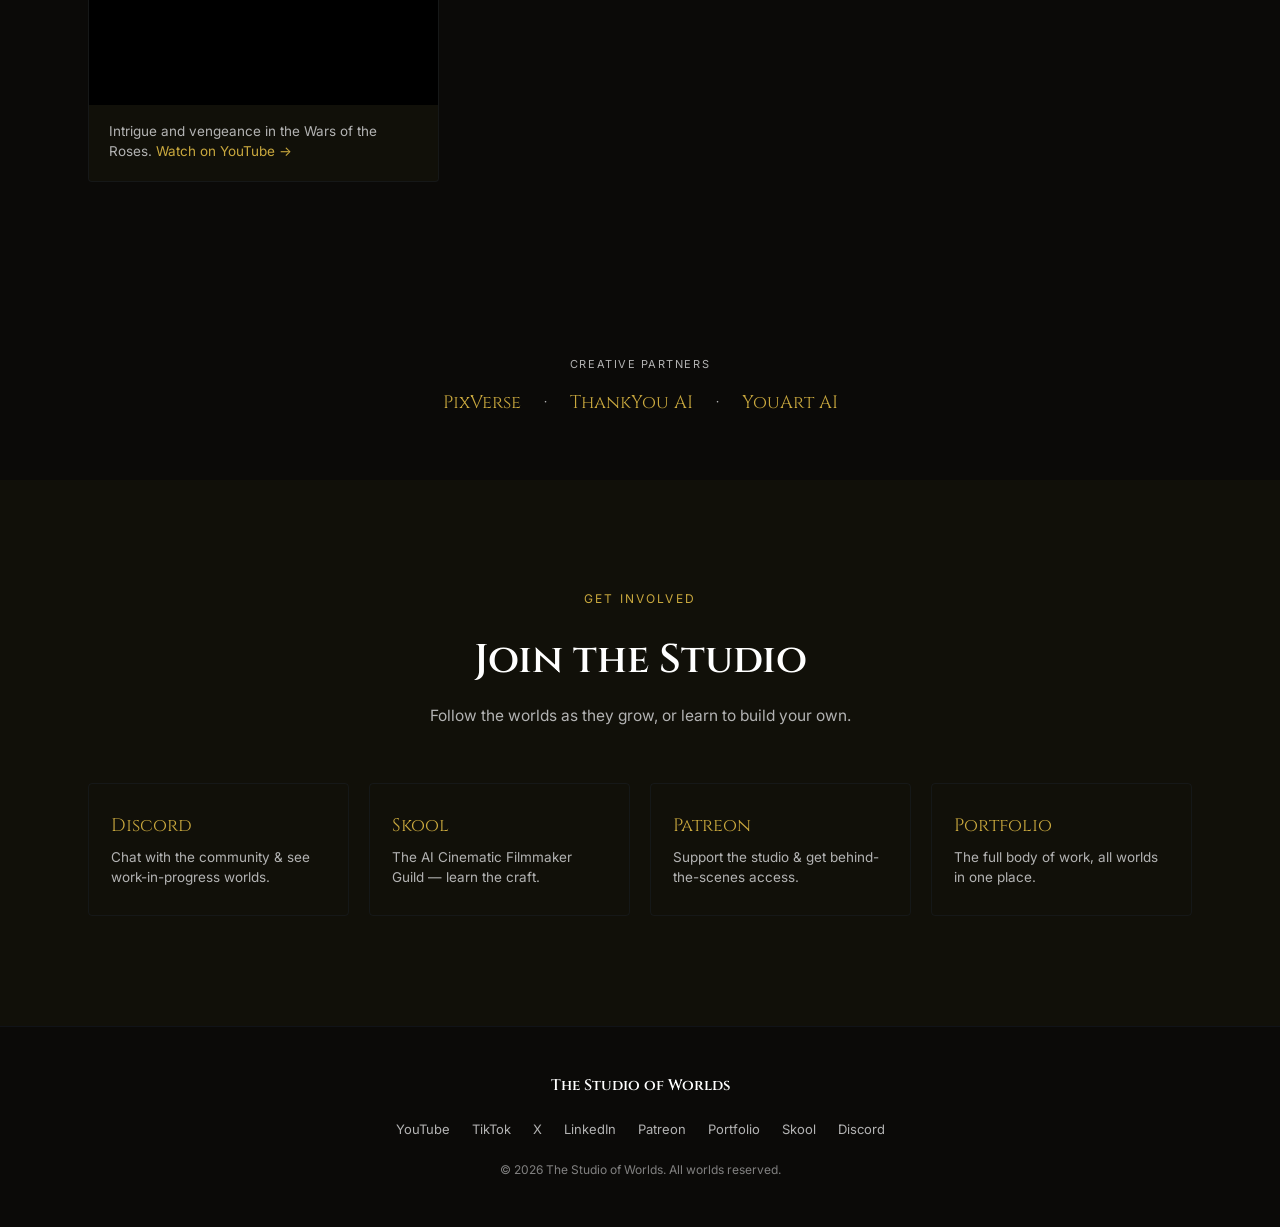
==== commit fbe678a5: "Add Electropolis video, reorder Timeless Classics - Replace Electropolis Coming Soon placeholder wit" ====
--- a/index.html
+++ b/index.html
@@ -160,13 +160,16 @@
           </div>
           <p class="card-desc">Living, breathing giants from a world before ours. <a class="card-link" href="https://youtube.com/shorts/6EaLh264SNE" target="_blank" rel="noopener">Watch on YouTube &rarr;</a></p>
         </div>
-        <div class="world-card world-card--soon">
-          <div class="poster poster--image" style="background-image: url('assets/images/ICIL-Lightning-Lass-CANONv7.png'); background-position: center top;">
-            <span class="coming-soon">Coming Soon</span>
-            <span class="poster-tag">Superhero</span>
-            <span class="poster-title">Electropolis</span>
-          </div>
-          <p class="card-desc">A city of livewire heroes, led by Lightning Lass.</p>
+        <div class="world-card world-card--embed">
+          <div class="poster poster--embed">
+            <iframe
+              src="https://www.youtube.com/embed/3Ls6qDBBKz0?rel=0"
+              title="Electropolis"
+              loading="lazy"
+              allow="accelerometer; autoplay; clipboard-write; encrypted-media; gyroscope; picture-in-picture; web-share"
+              allowfullscreen></iframe>
+          </div>
+          <p class="card-desc">A city of livewire heroes, led by Lightning Lass. <a class="card-link" href="https://youtube.com/shorts/3Ls6qDBBKz0" target="_blank" rel="noopener">Watch on YouTube &rarr;</a></p>
         </div>
         <div class="world-card world-card--embed">
           <div class="poster poster--embed">
@@ -367,33 +370,21 @@
         <p class="section-sub">Beloved literature, rendered frame by frame with AI cinematography.</p>
       </div>
       <div class="card-grid" data-reveal>
-        <div class="world-card world-card--embed">
-          <div class="poster poster--embed">
-            <iframe
-              src="https://www.youtube.com/embed/lt7sPnTgamQ?rel=0"
-              title="Oz"
-              loading="lazy"
-              allow="accelerometer; autoplay; clipboard-write; encrypted-media; gyroscope; picture-in-picture; web-share"
-              allowfullscreen></iframe>
-          </div>
-          <p class="card-desc">Dorothy&rsquo;s journey down the yellow brick road, reimagined. <a class="card-link" href="https://youtube.com/shorts/lt7sPnTgamQ" target="_blank" rel="noopener">Watch on YouTube &rarr;</a></p>
-        </div>
-        <div class="world-card world-card--soon">
-          <div class="poster poster--image" style="background-image: url('assets/images/ICIL-Scrooge2.png'); background-position: center top;">
-            <span class="coming-soon">Coming Soon</span>
-            <span class="poster-tag">Dickens</span>
-            <span class="poster-title">A Christmas Carol</span>
-          </div>
-          <p class="card-desc">Ghosts of the past, present, and future — reframed.</p>
-        </div>
         <a class="world-card" data-theme="lit-2" href="https://www.youtube.com/@TheStudioofWorlds/shorts" target="_blank" rel="noopener">
           <div class="poster"><span class="poster-tag">Stevenson</span><span class="poster-title">Kidnapped</span></div>
           <p class="card-desc">A perilous journey across the Scottish highlands.</p>
         </a>
-        <a class="world-card" data-theme="lit-3" href="https://www.youtube.com/@TheStudioofWorlds/shorts" target="_blank" rel="noopener">
-          <div class="poster"><span class="poster-tag">Burnett</span><span class="poster-title">The Secret Garden</span></div>
-          <p class="card-desc">A hidden world, blooming behind a locked door.</p>
-        </a>
+        <div class="world-card world-card--embed">
+          <div class="poster poster--embed">
+            <iframe
+              src="https://www.youtube.com/embed/lt7sPnTgamQ?rel=0"
+              title="Oz"
+              loading="lazy"
+              allow="accelerometer; autoplay; clipboard-write; encrypted-media; gyroscope; picture-in-picture; web-share"
+              allowfullscreen></iframe>
+          </div>
+          <p class="card-desc">Dorothy&rsquo;s journey down the yellow brick road, reimagined. <a class="card-link" href="https://youtube.com/shorts/lt7sPnTgamQ" target="_blank" rel="noopener">Watch on YouTube &rarr;</a></p>
+        </div>
         <div class="world-card world-card--embed">
           <div class="poster poster--embed">
             <iframe
--- a/assets/css/style.css
+++ b/assets/css/style.css
@@ -94,6 +94,7 @@
   display: flex;
   align-items: center;
   gap: 12px;
+  flex-shrink: 0;
 }
 
 .brand-name {
@@ -492,6 +493,22 @@
   .site-nav { display: none; }
 }
 
+@media (max-width: 640px) {
+  .header-inner {
+    flex-wrap: wrap;
+    height: auto;
+    padding: 14px 0;
+    row-gap: 12px;
+    justify-content: center;
+  }
+  .brand { order: 1; }
+  .header-actions {
+    order: 2;
+    width: 100%;
+    justify-content: center;
+  }
+}
+
 @media (max-width: 560px) {
   .card-grid { grid-template-columns: 1fr; }
   .community-grid { grid-template-columns: 1fr; }
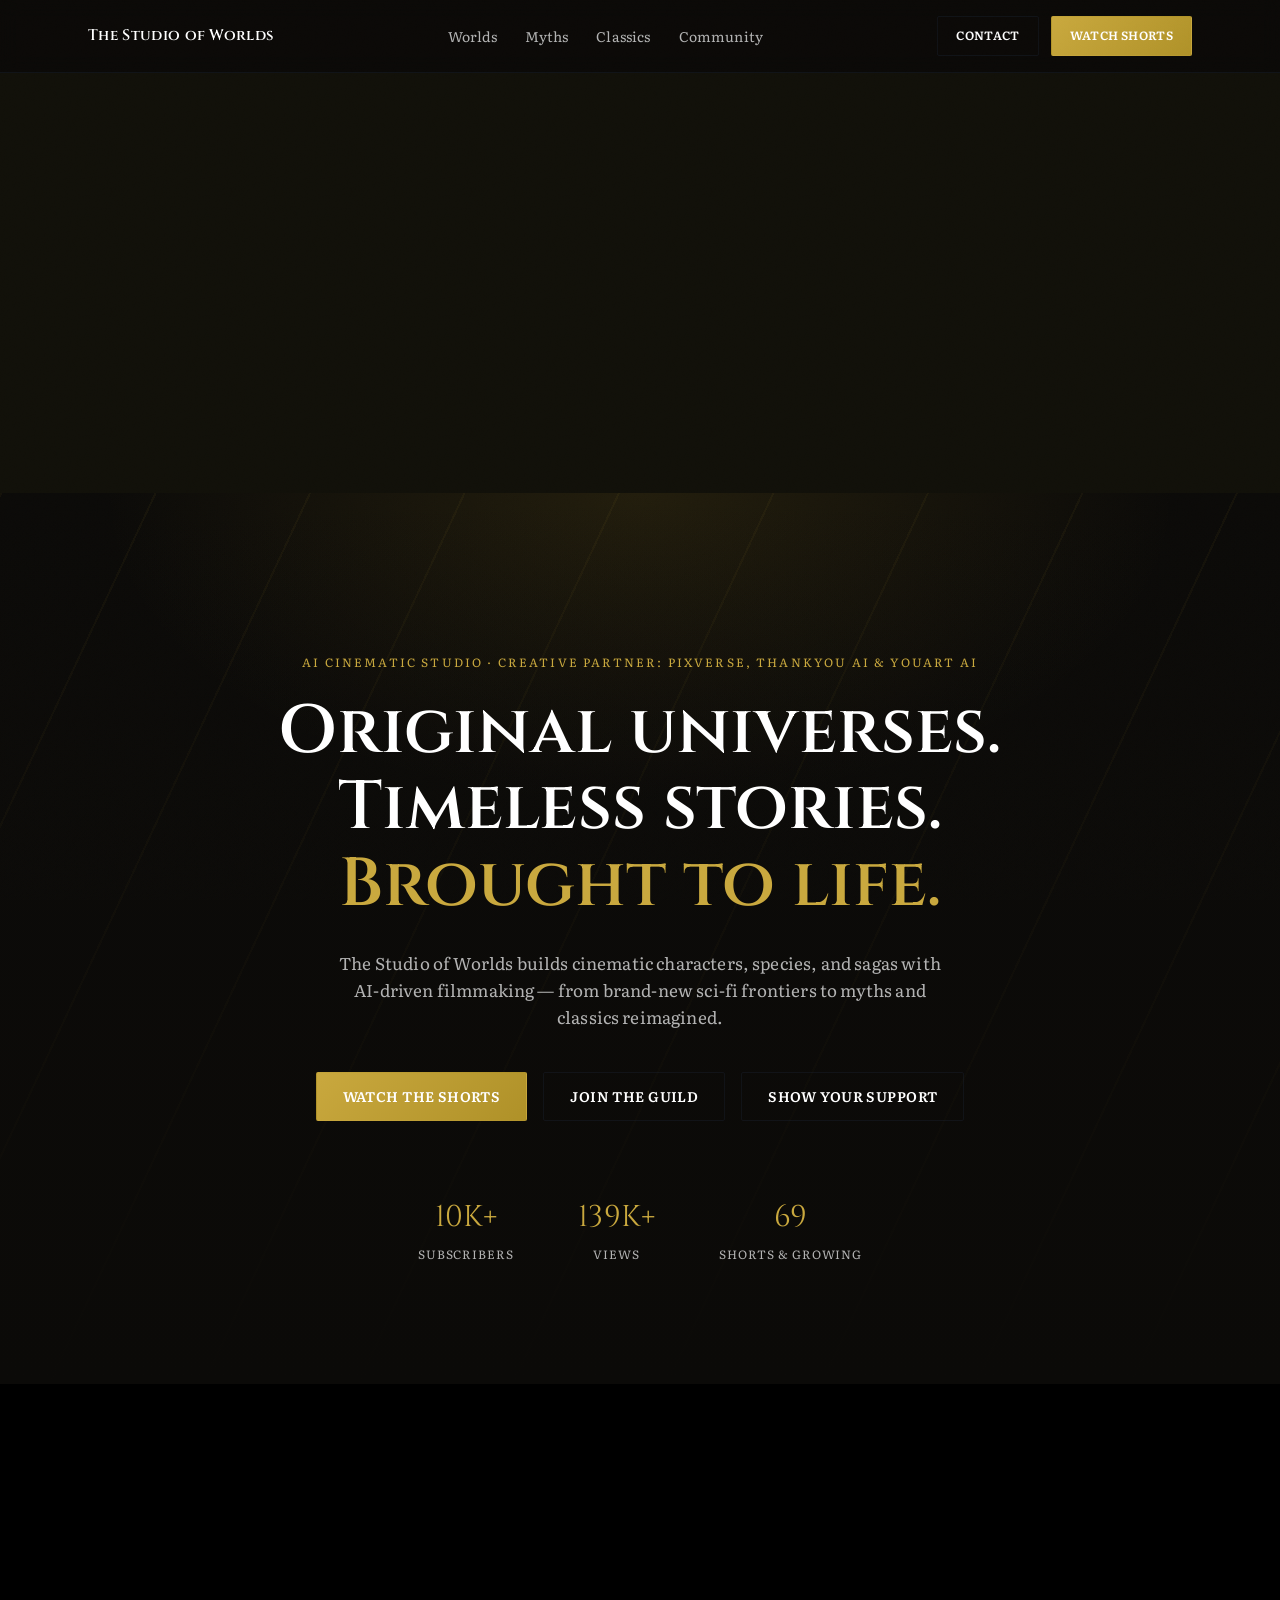
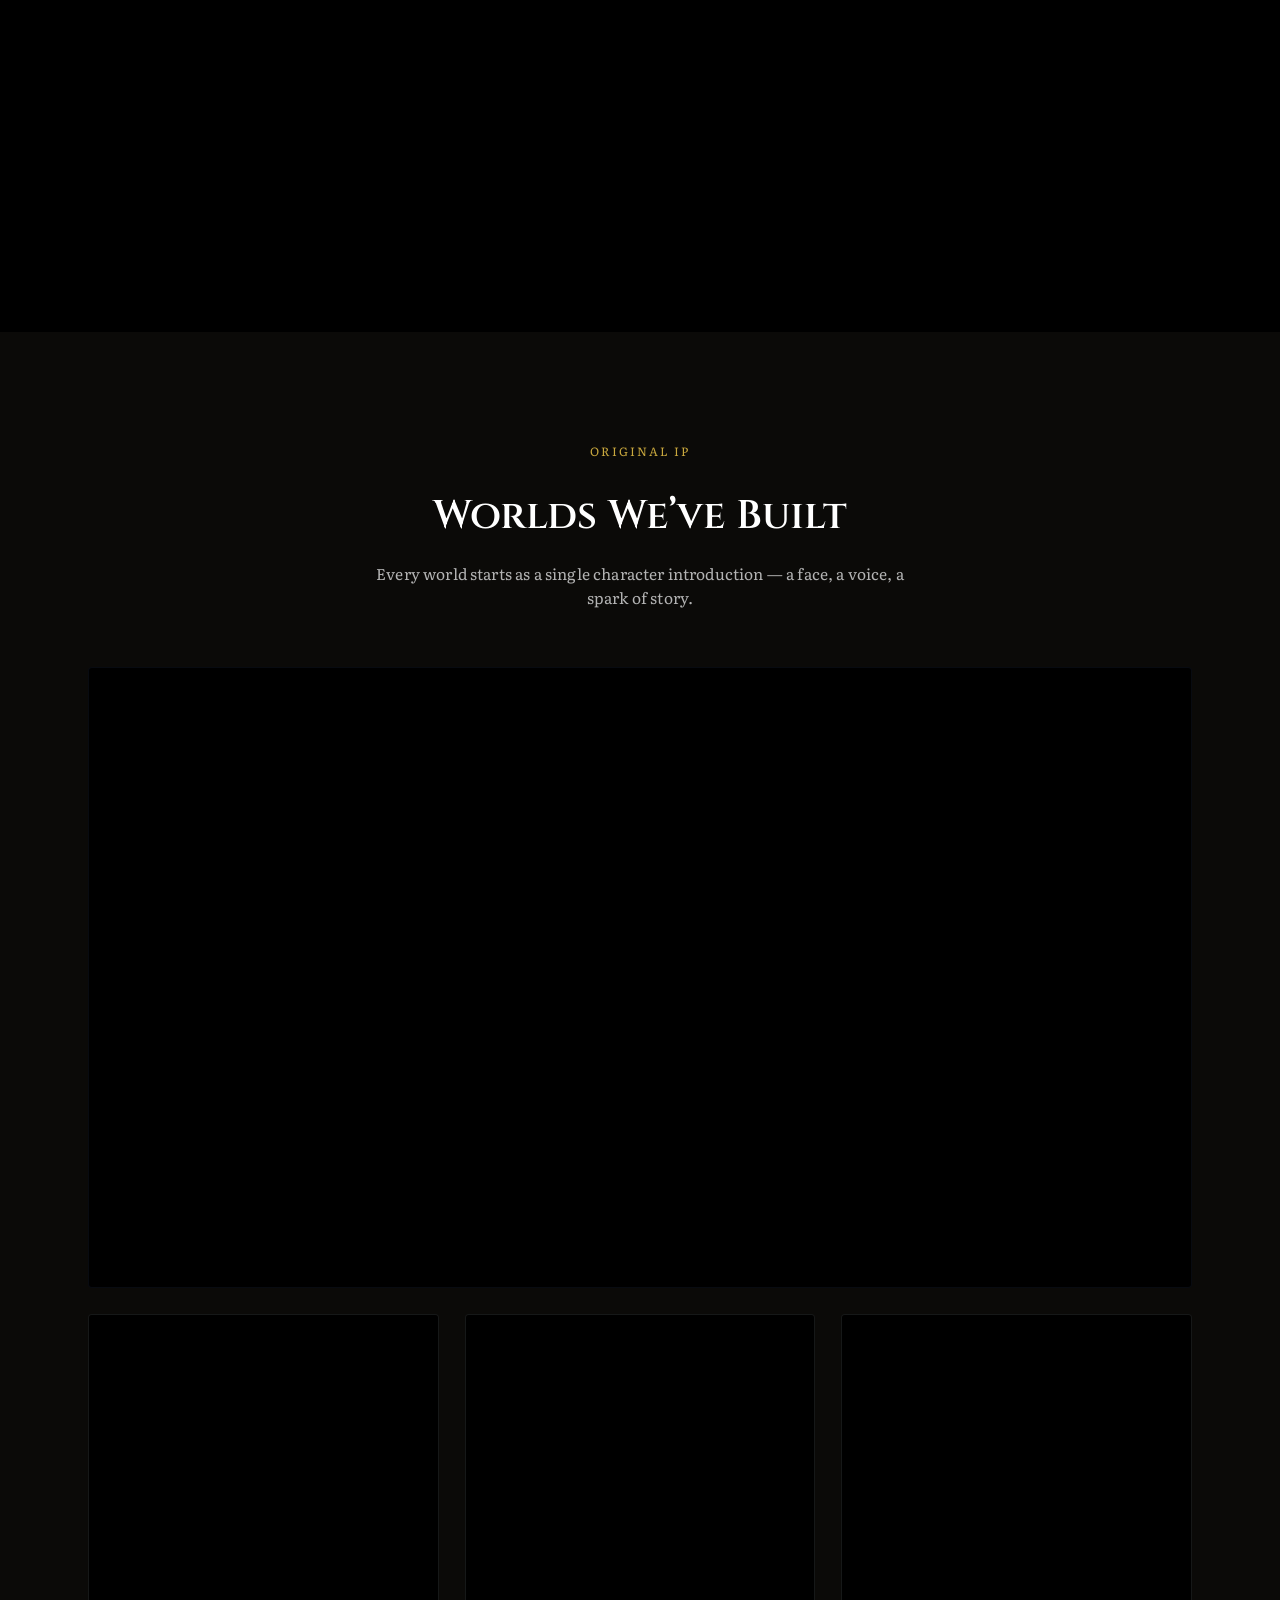
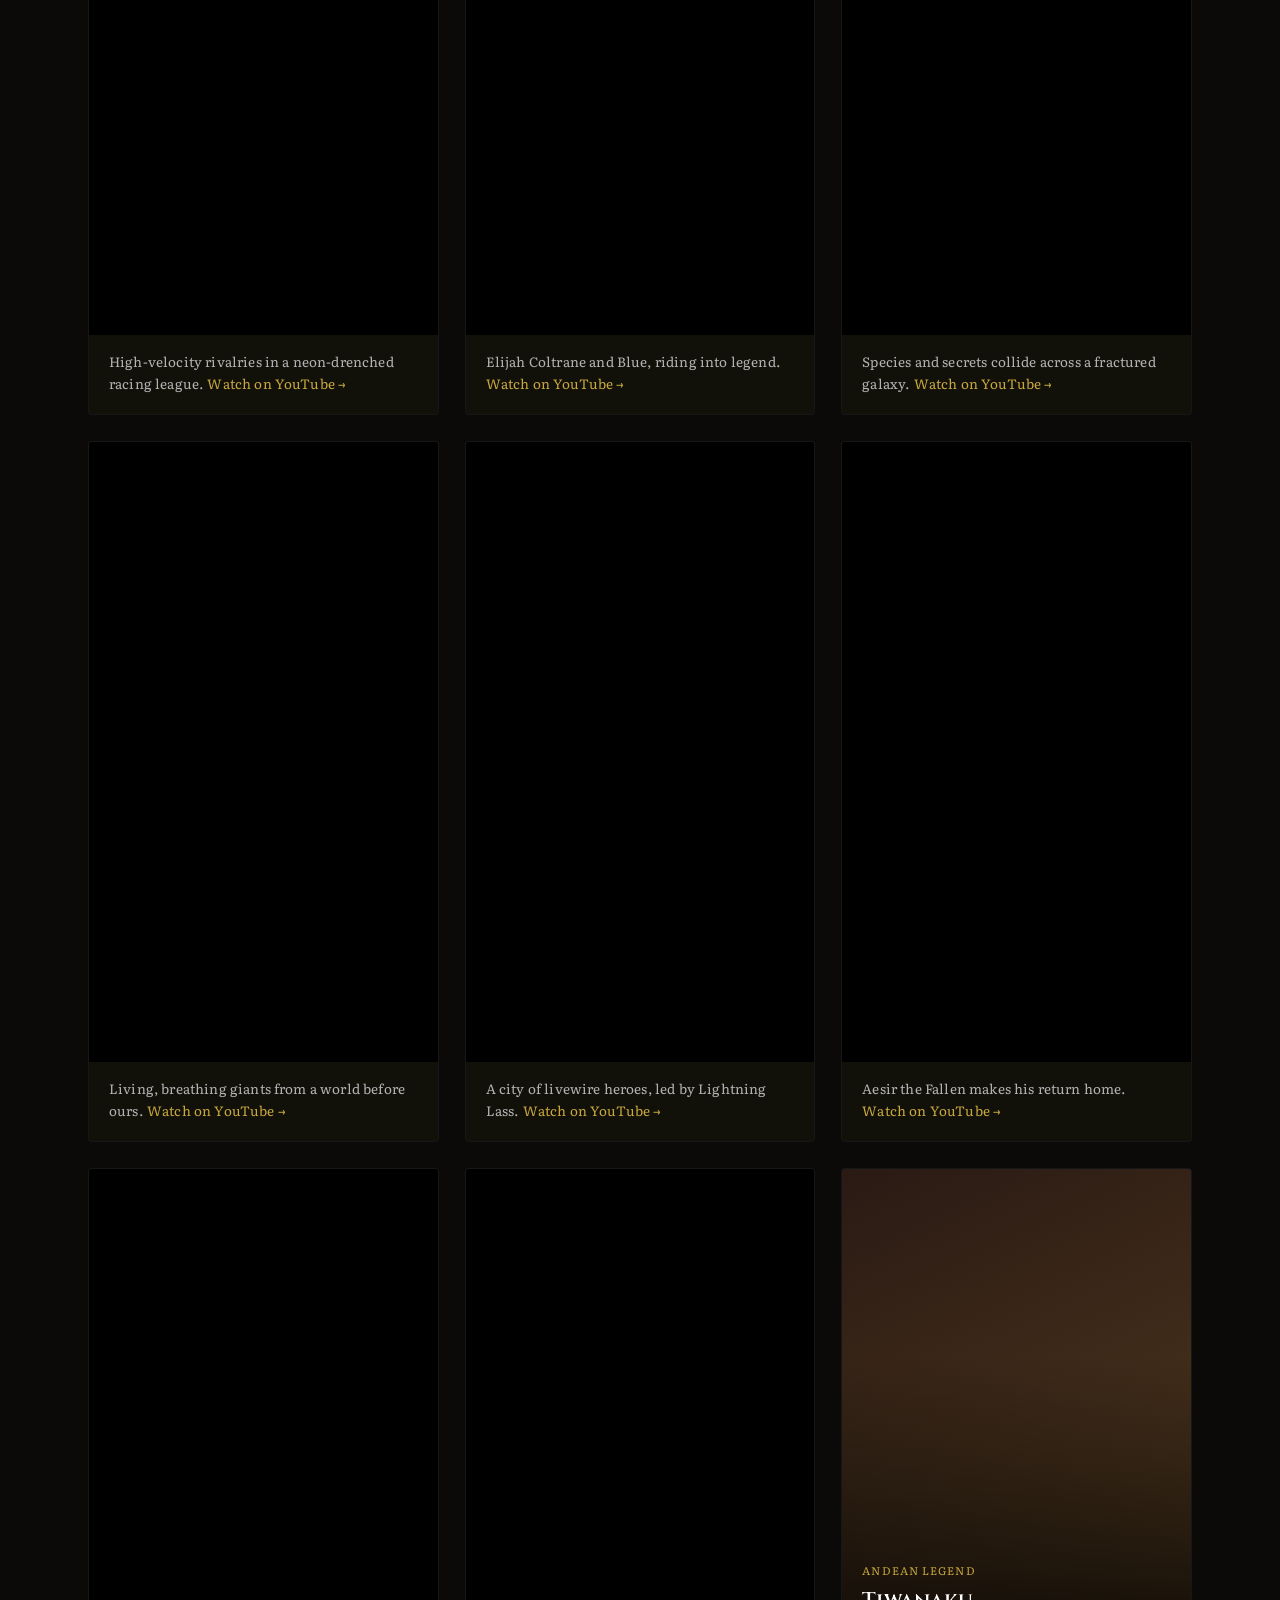
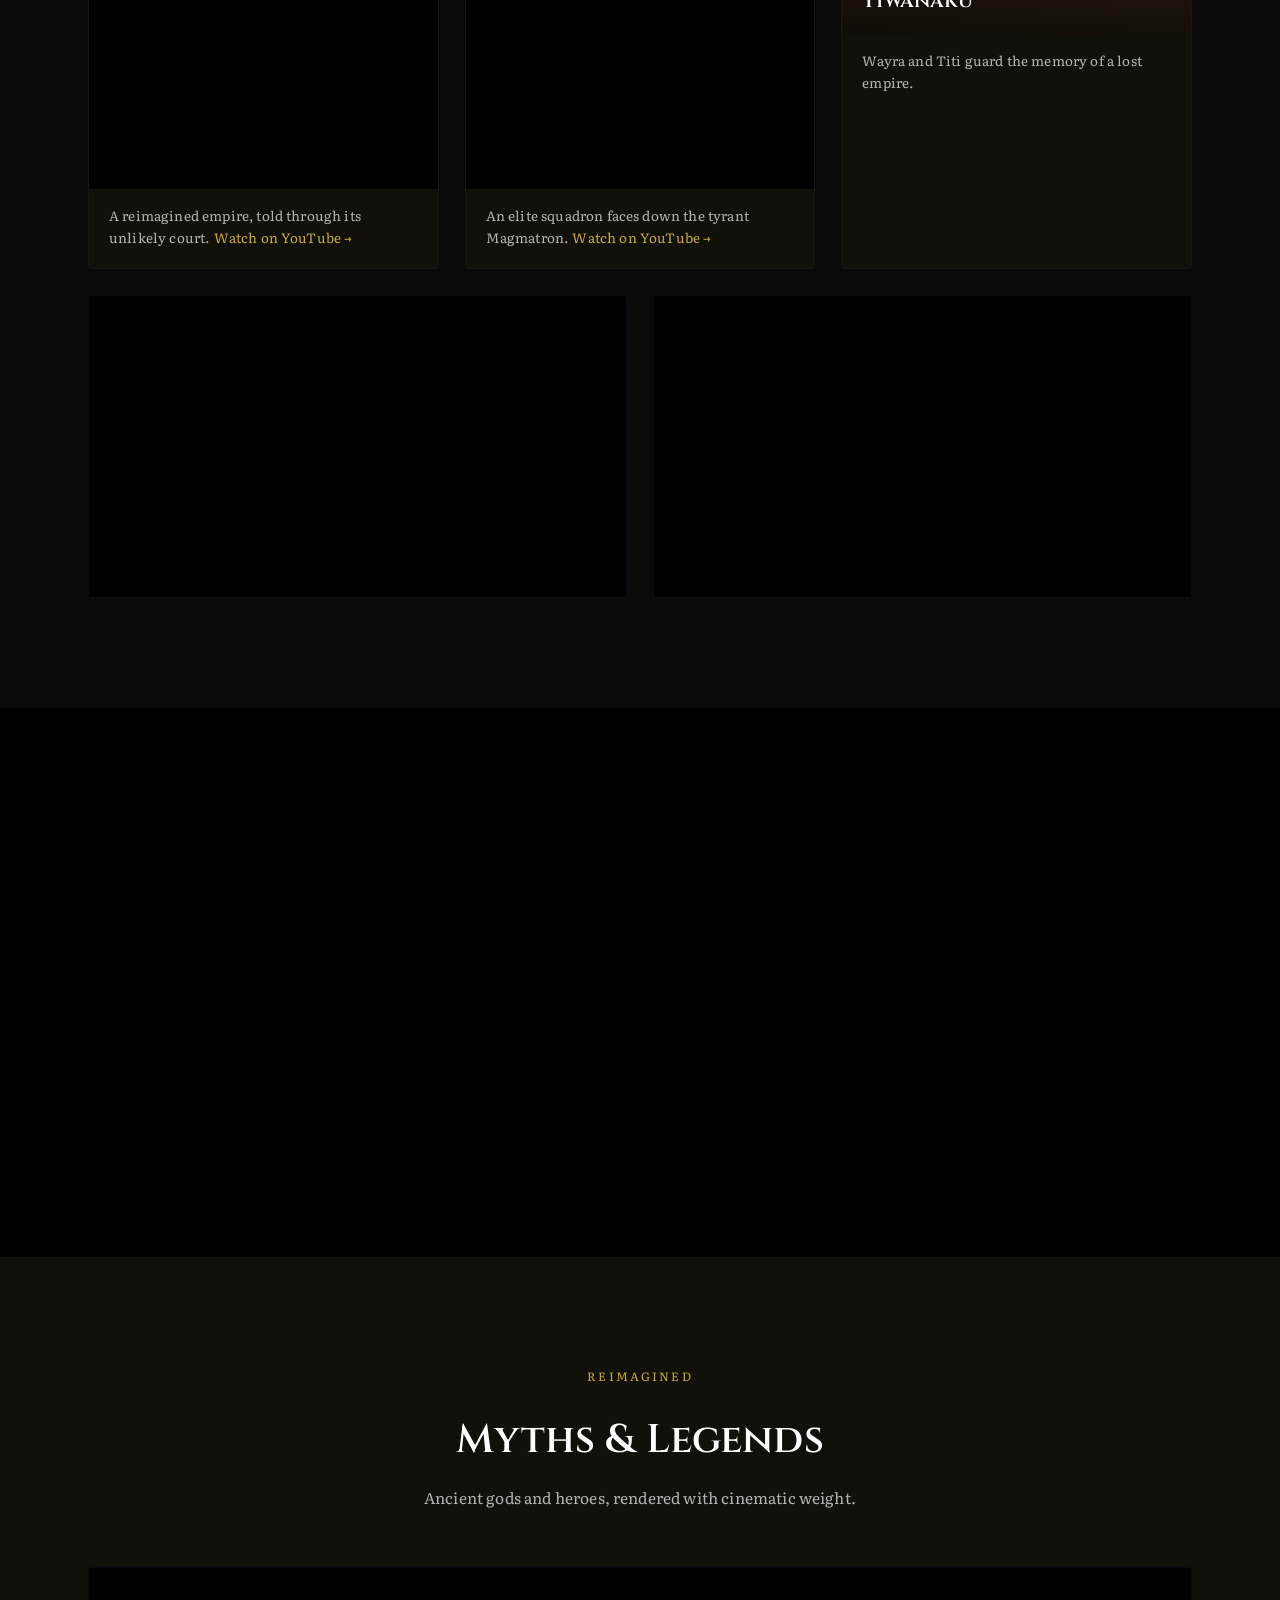
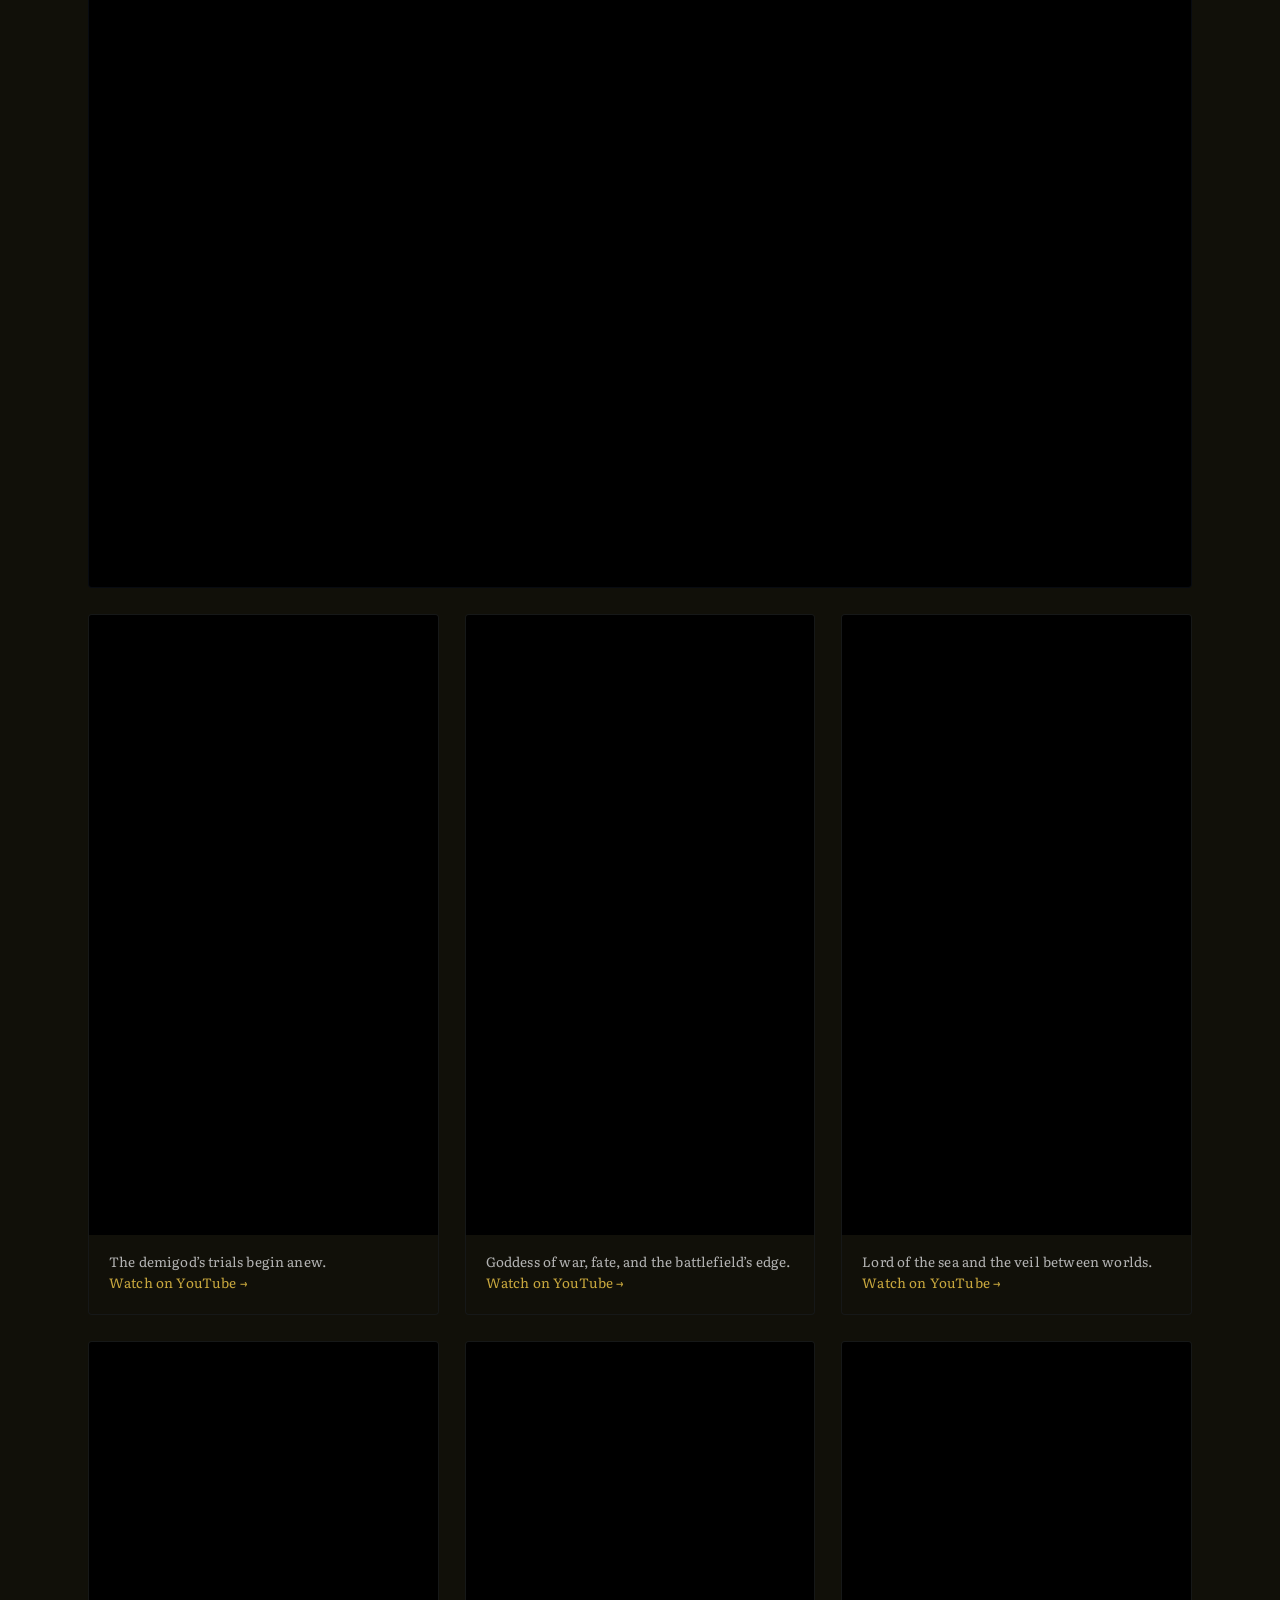
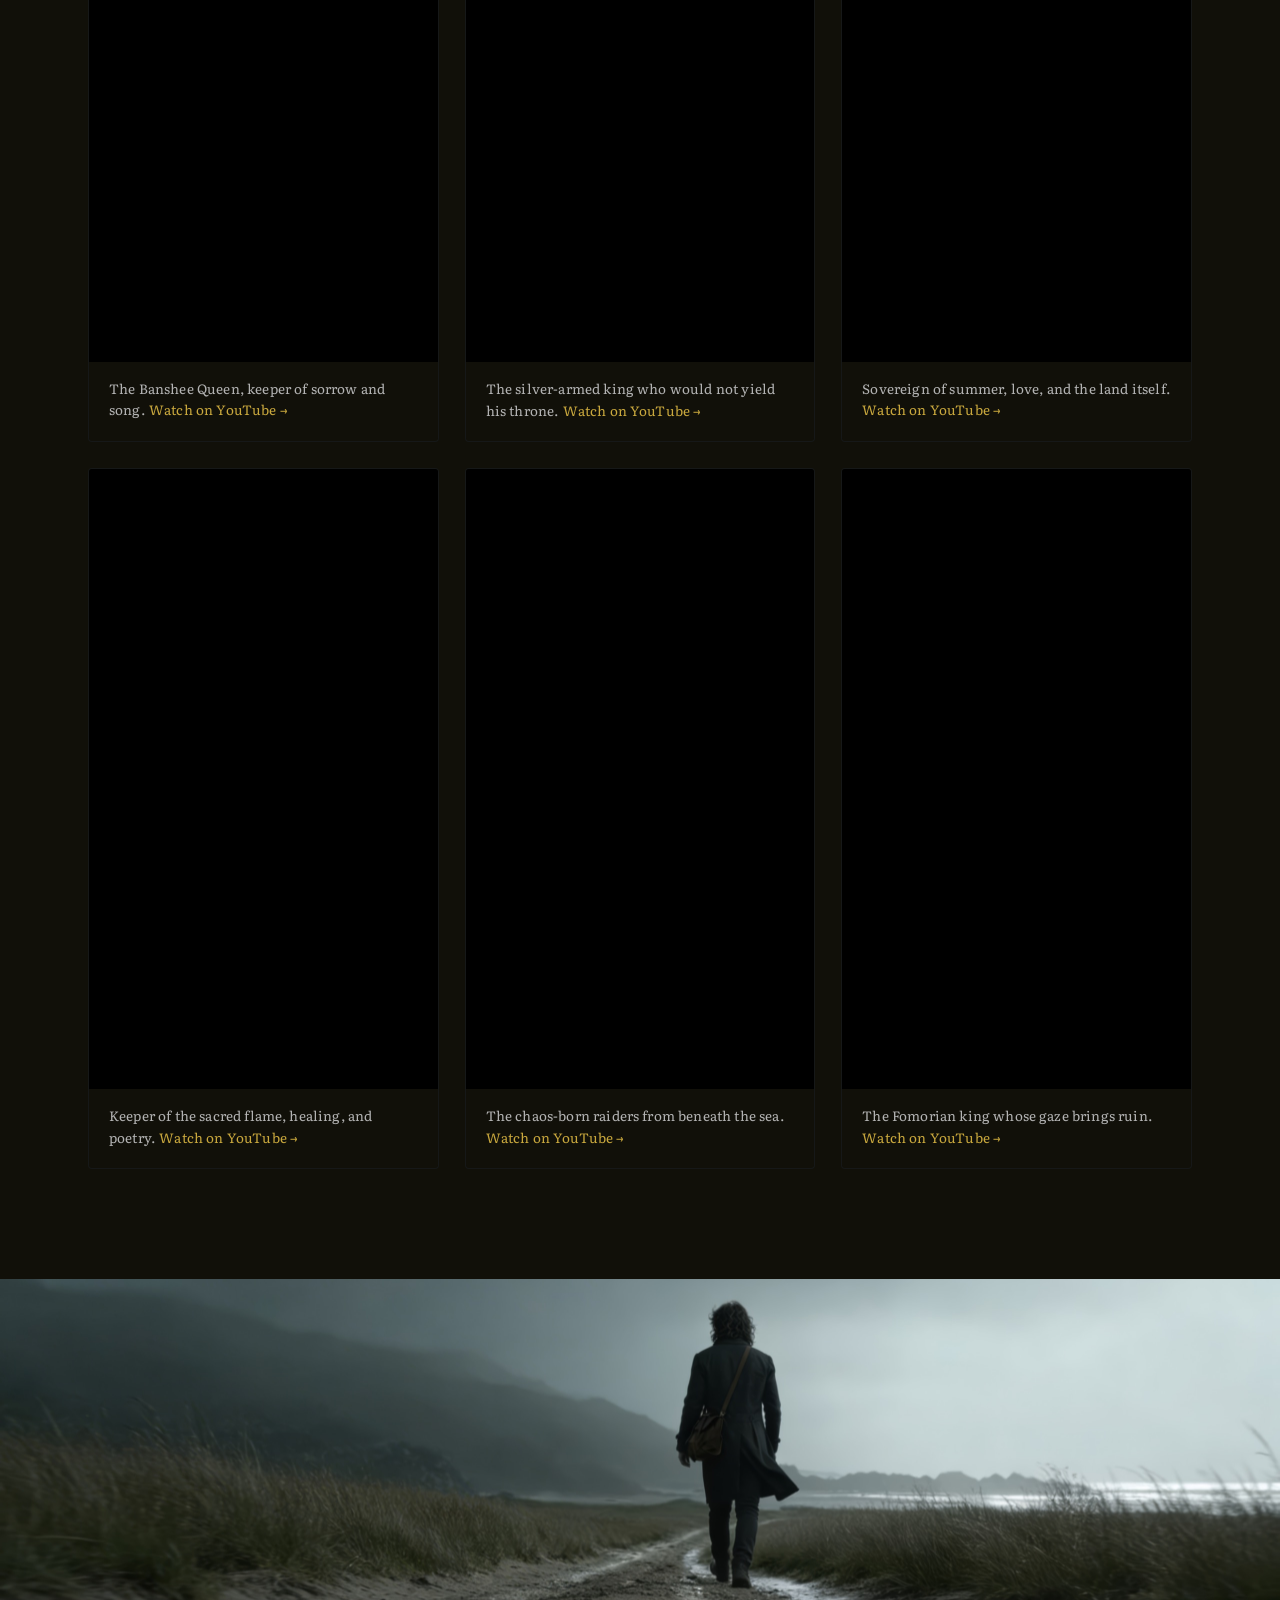
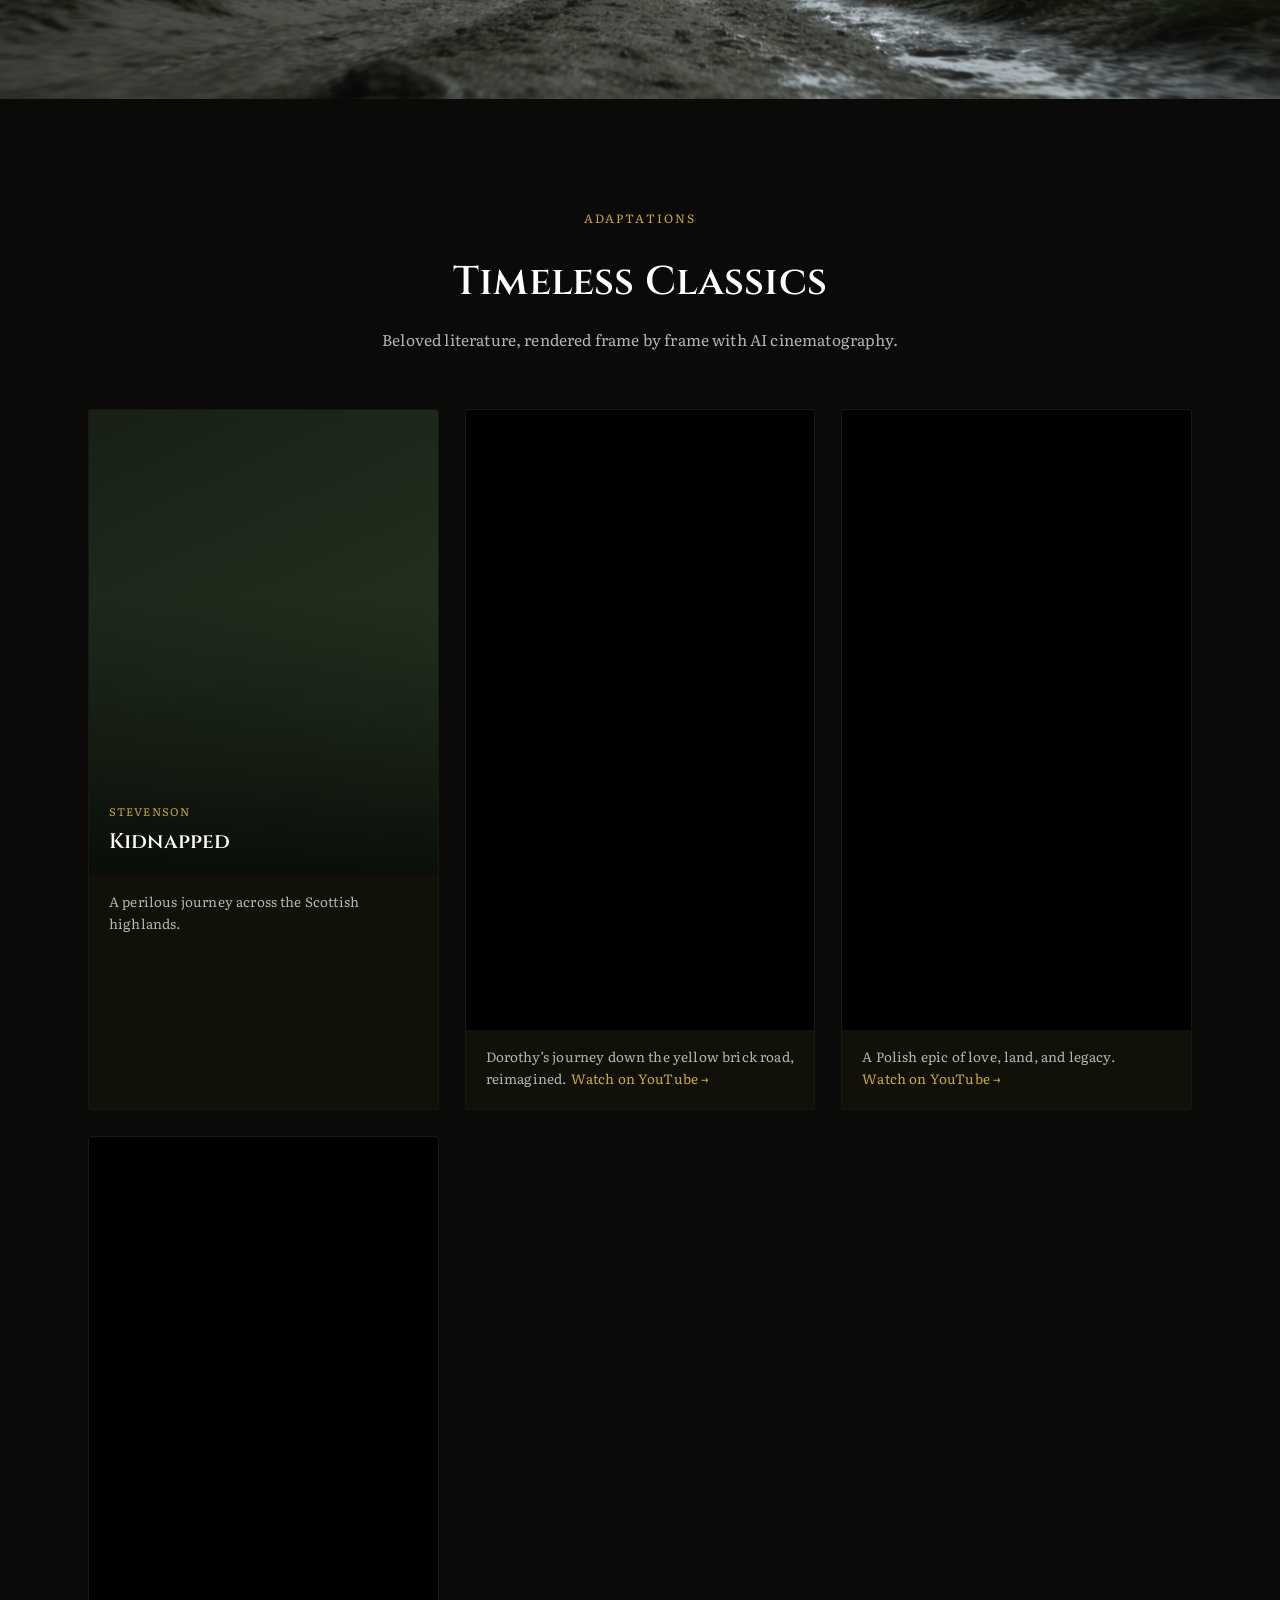
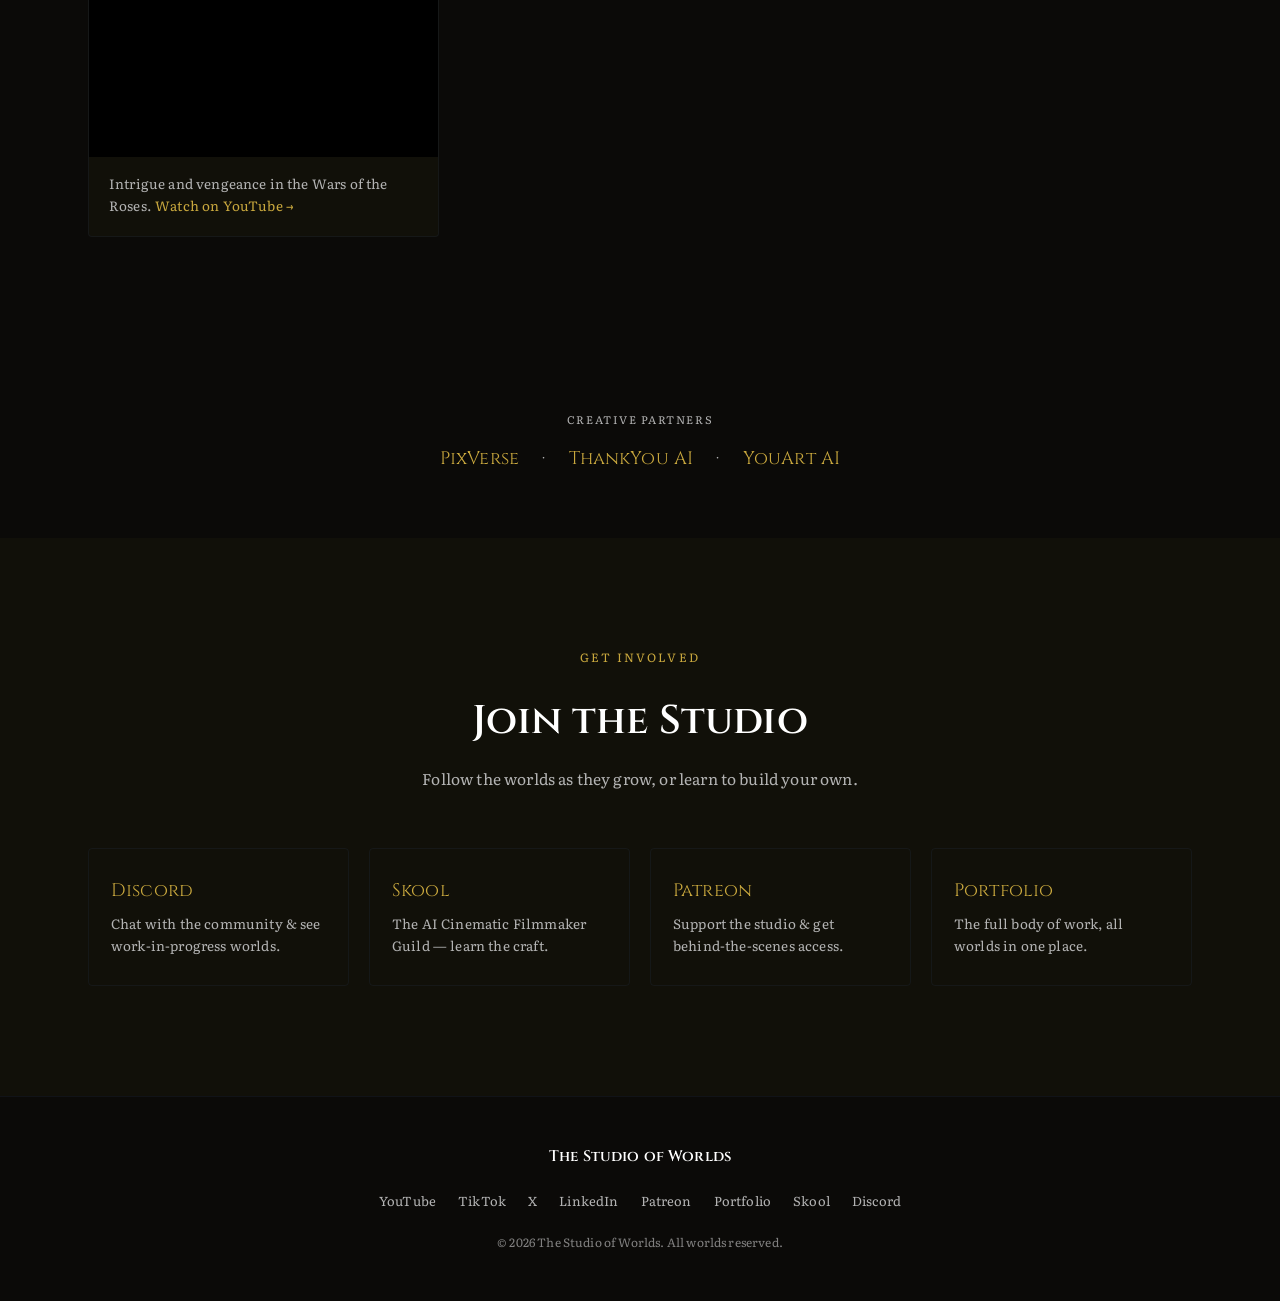
==== commit 7e8e5283: "Replace Inter with Literata for body type (/impeccable typeset) - Inter was flagged by Impeccable's " ====
--- a/index.html
+++ b/index.html
@@ -41,7 +41,7 @@
 </script>
 <link rel="preconnect" href="https://fonts.googleapis.com" />
 <link rel="preconnect" href="https://fonts.gstatic.com" crossorigin />
-<link href="https://fonts.googleapis.com/css2?family=Cinzel:wght@500;600;700&family=Inter:wght@400;500;600&display=swap" rel="stylesheet" />
+<link href="https://fonts.googleapis.com/css2?family=Cinzel:wght@500;600;700&family=Literata:opsz,wght@7..72,400;7..72,600&display=swap" rel="stylesheet" />
 <link rel="stylesheet" href="assets/css/style.css" />
 </head>
 <body>
--- a/assets/css/style.css
+++ b/assets/css/style.css
@@ -7,7 +7,7 @@
   --gold-bright: #c9a83e;
   --line: rgba(45, 65, 95, 0.18);
   --serif: 'Cinzel', serif;
-  --sans: 'Inter', -apple-system, BlinkMacSystemFont, sans-serif;
+  --sans: 'Literata', Georgia, 'Times New Roman', serif;
 }
 
 * { box-sizing: border-box; }
@@ -18,7 +18,8 @@
   background: var(--bg);
   color: var(--ink);
   font-family: var(--sans);
-  line-height: 1.5;
+  line-height: 1.6;
+  letter-spacing: 0.01em;
   -webkit-font-smoothing: antialiased;
 }
 
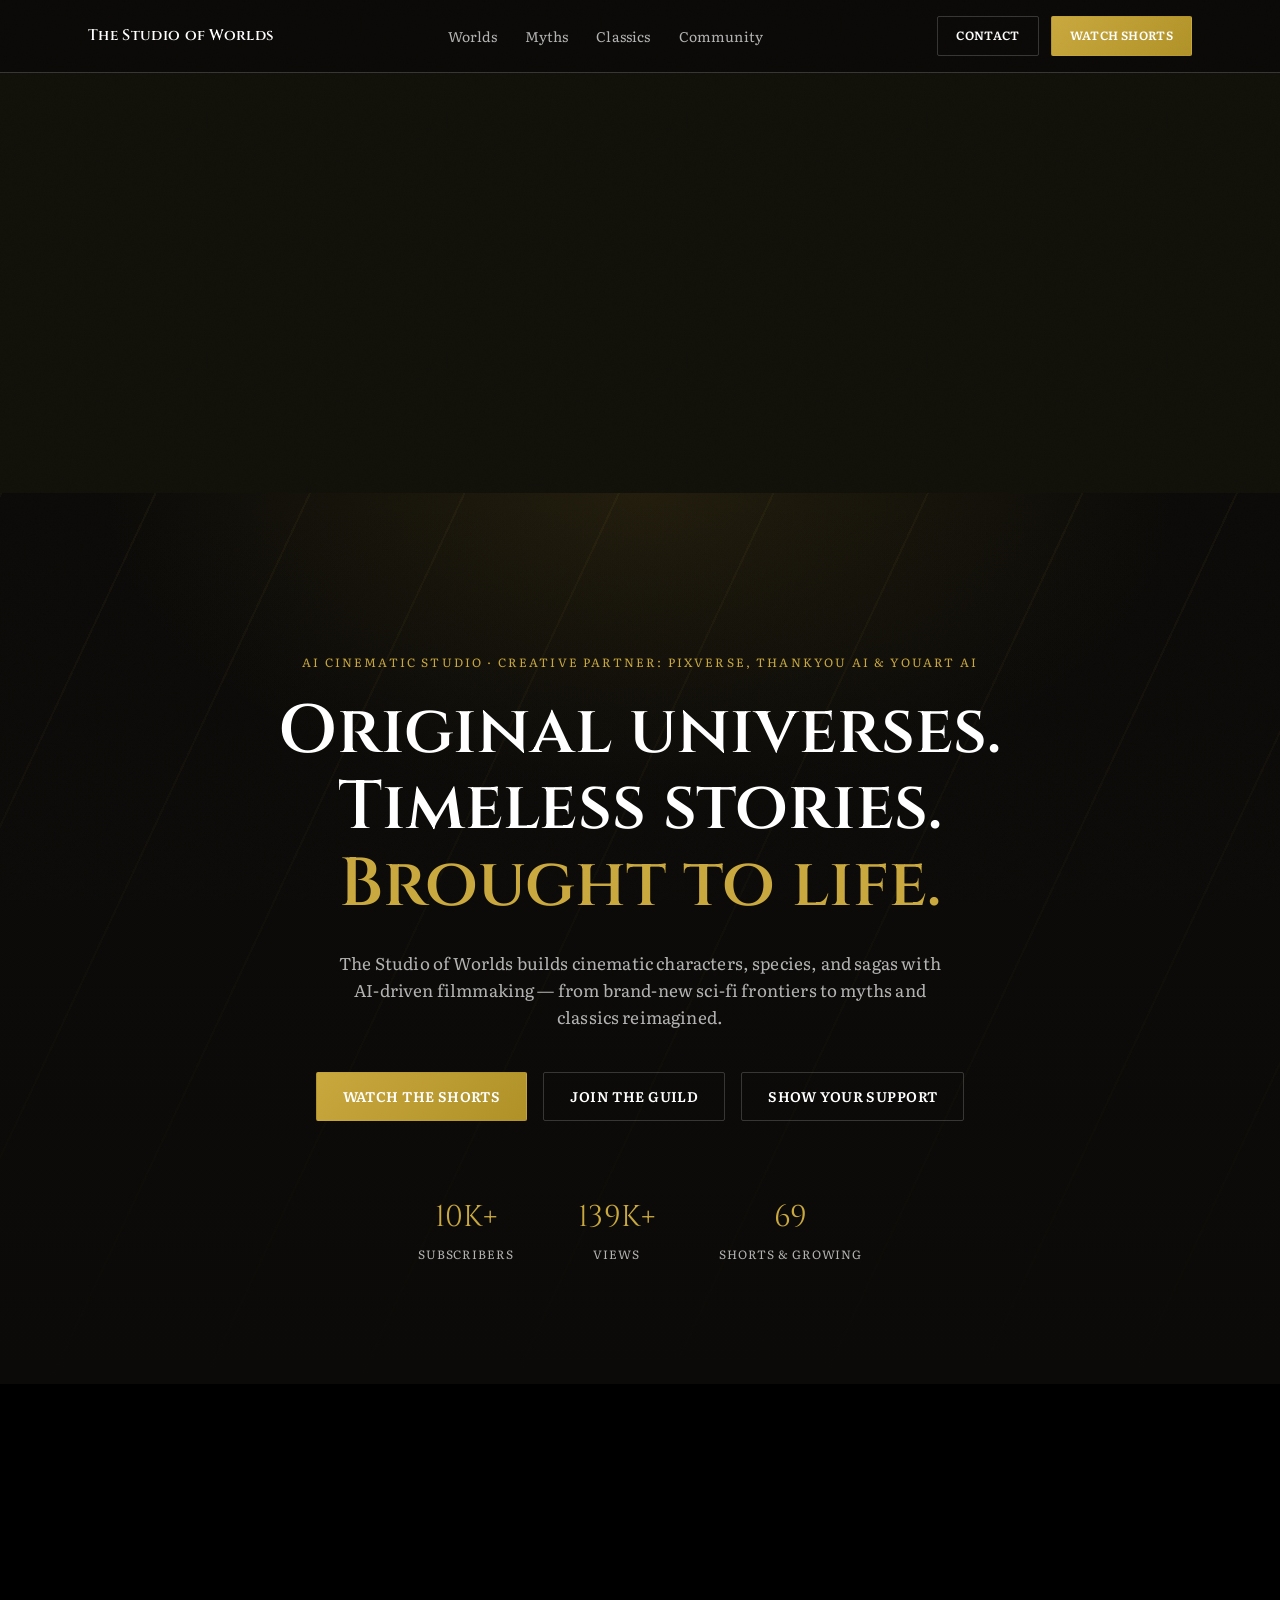
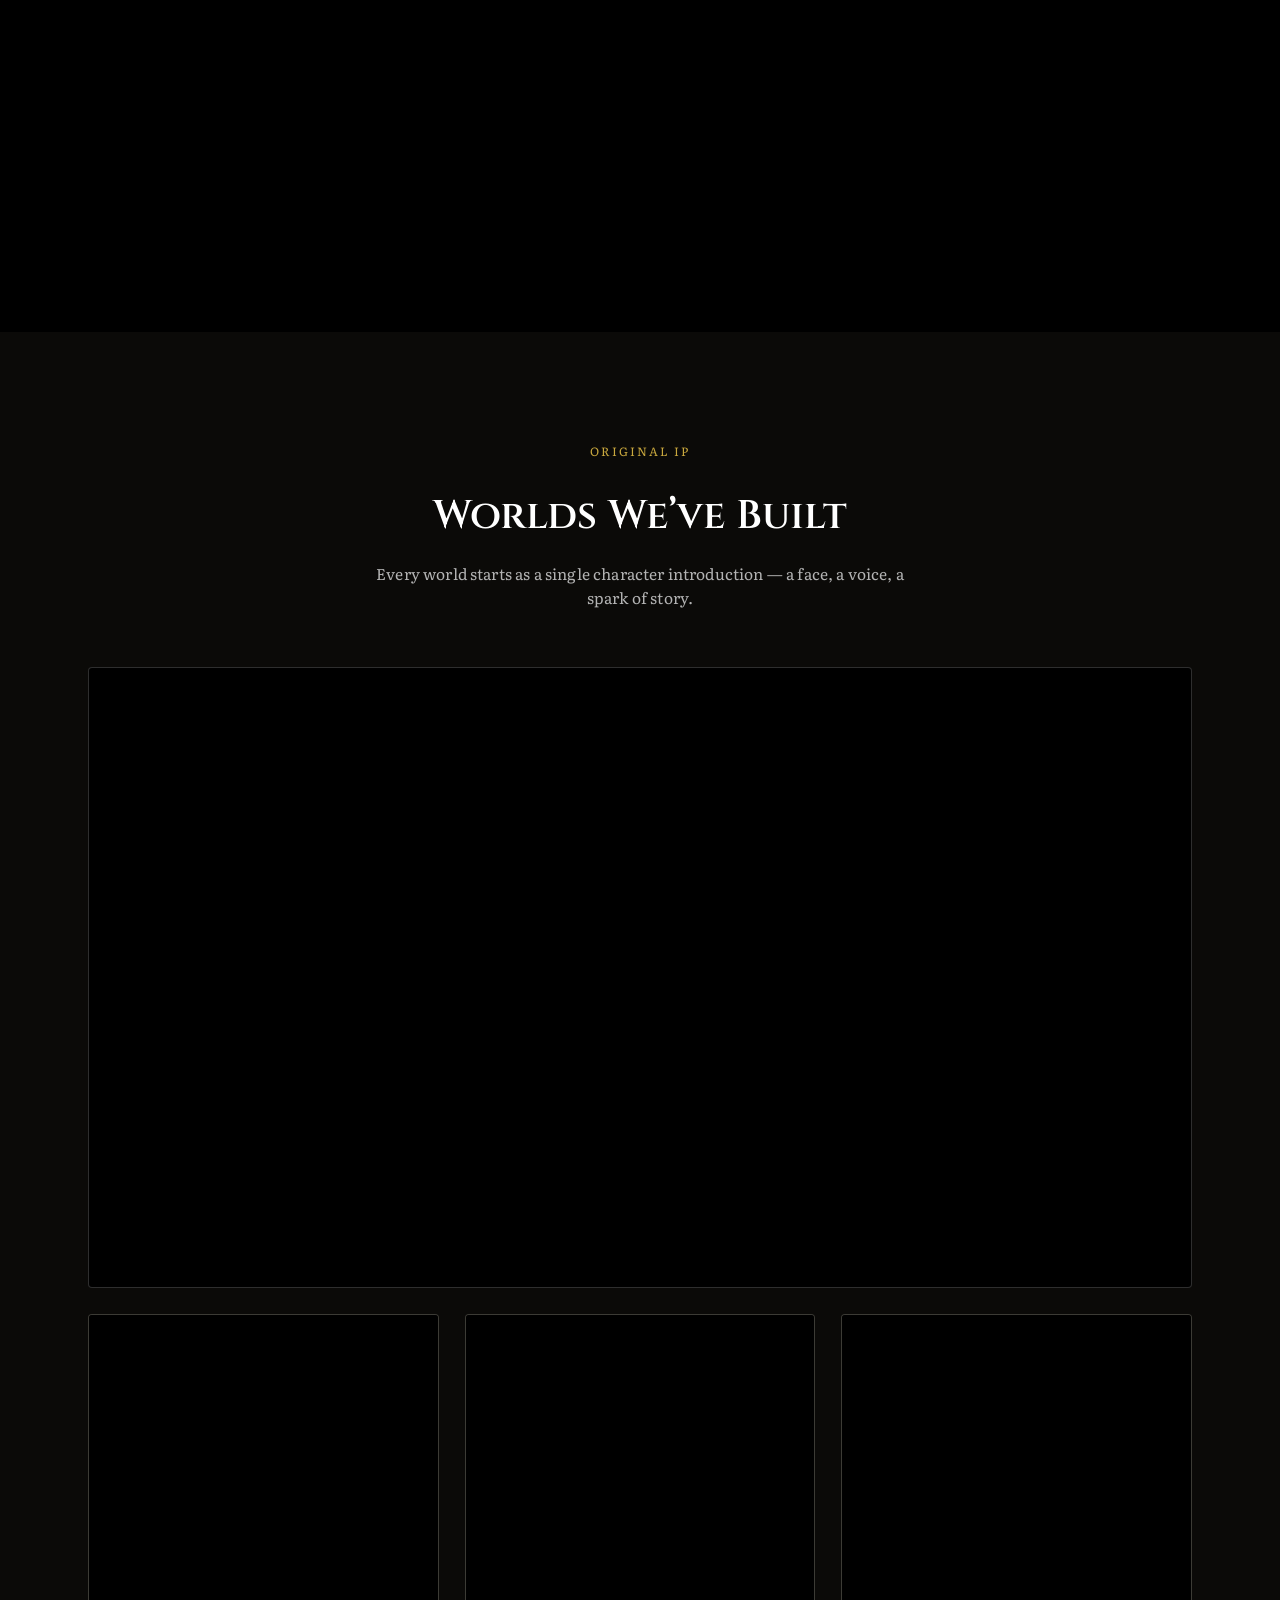
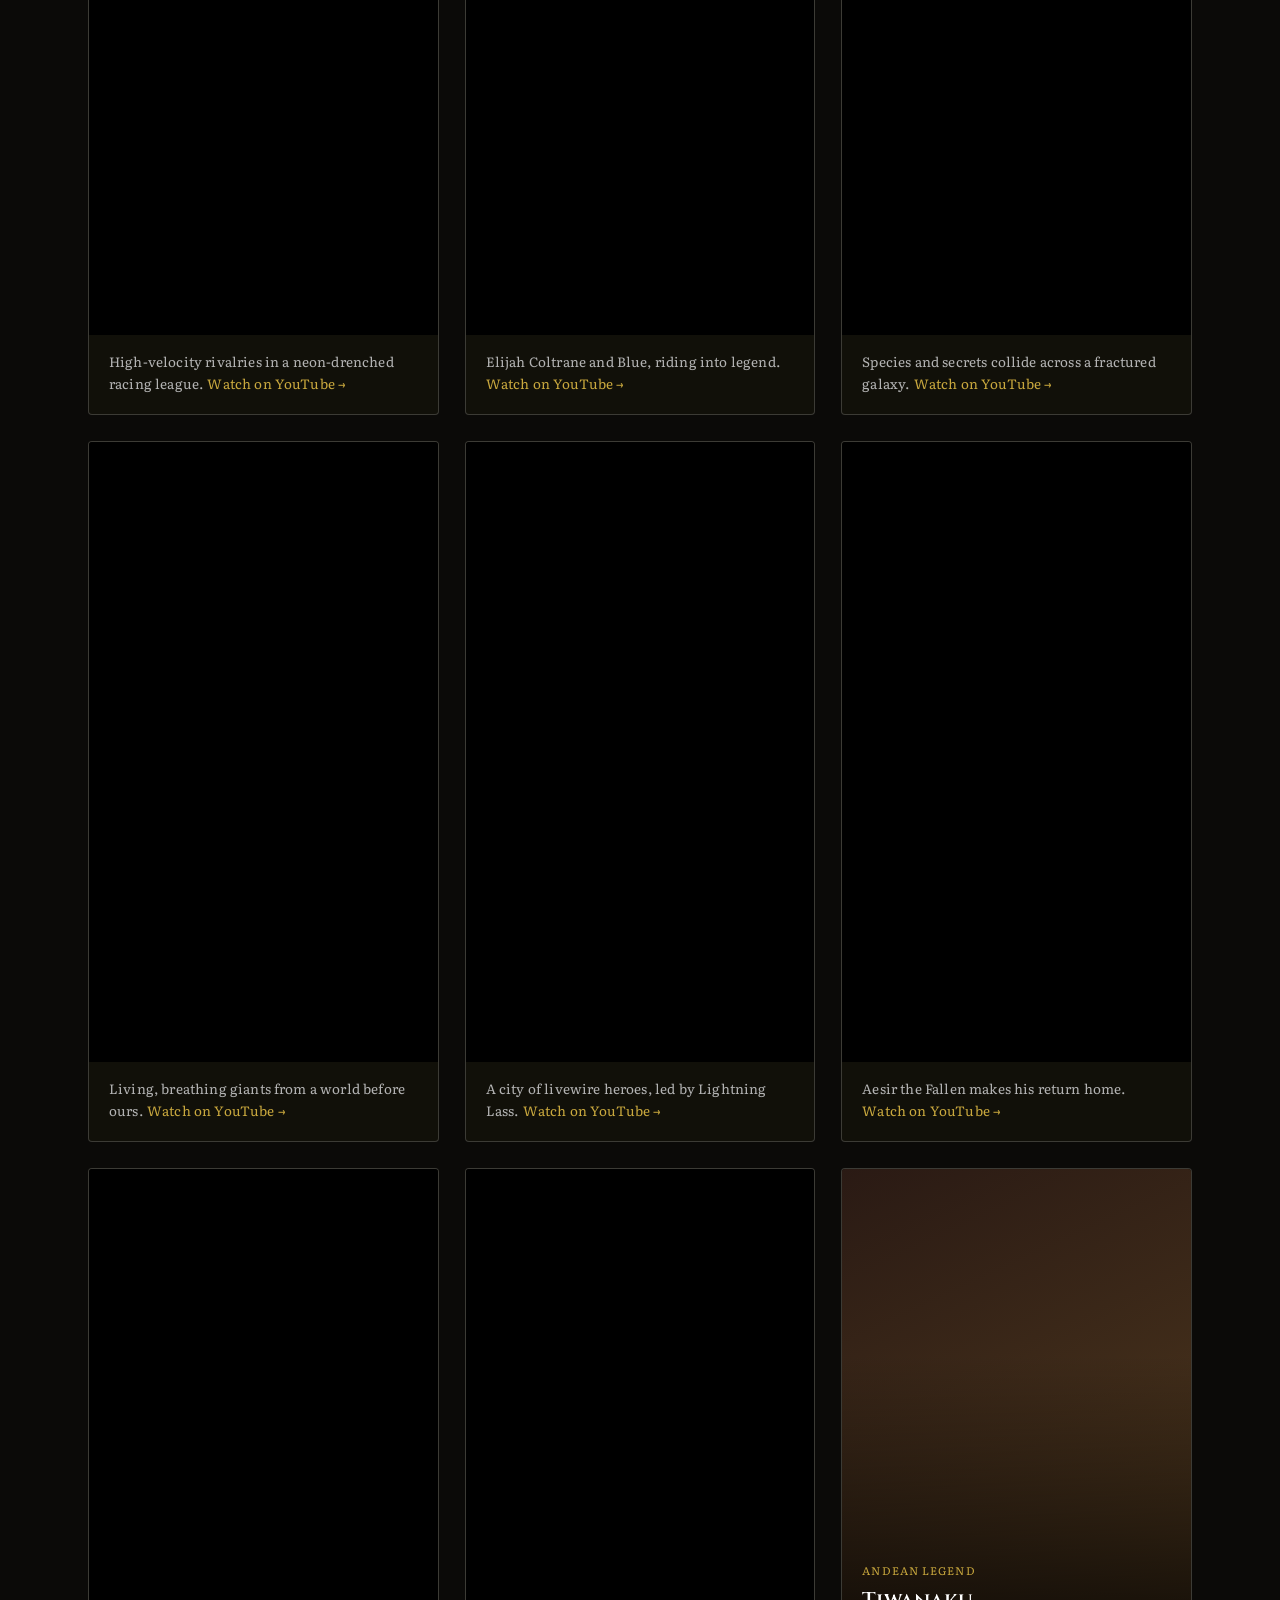
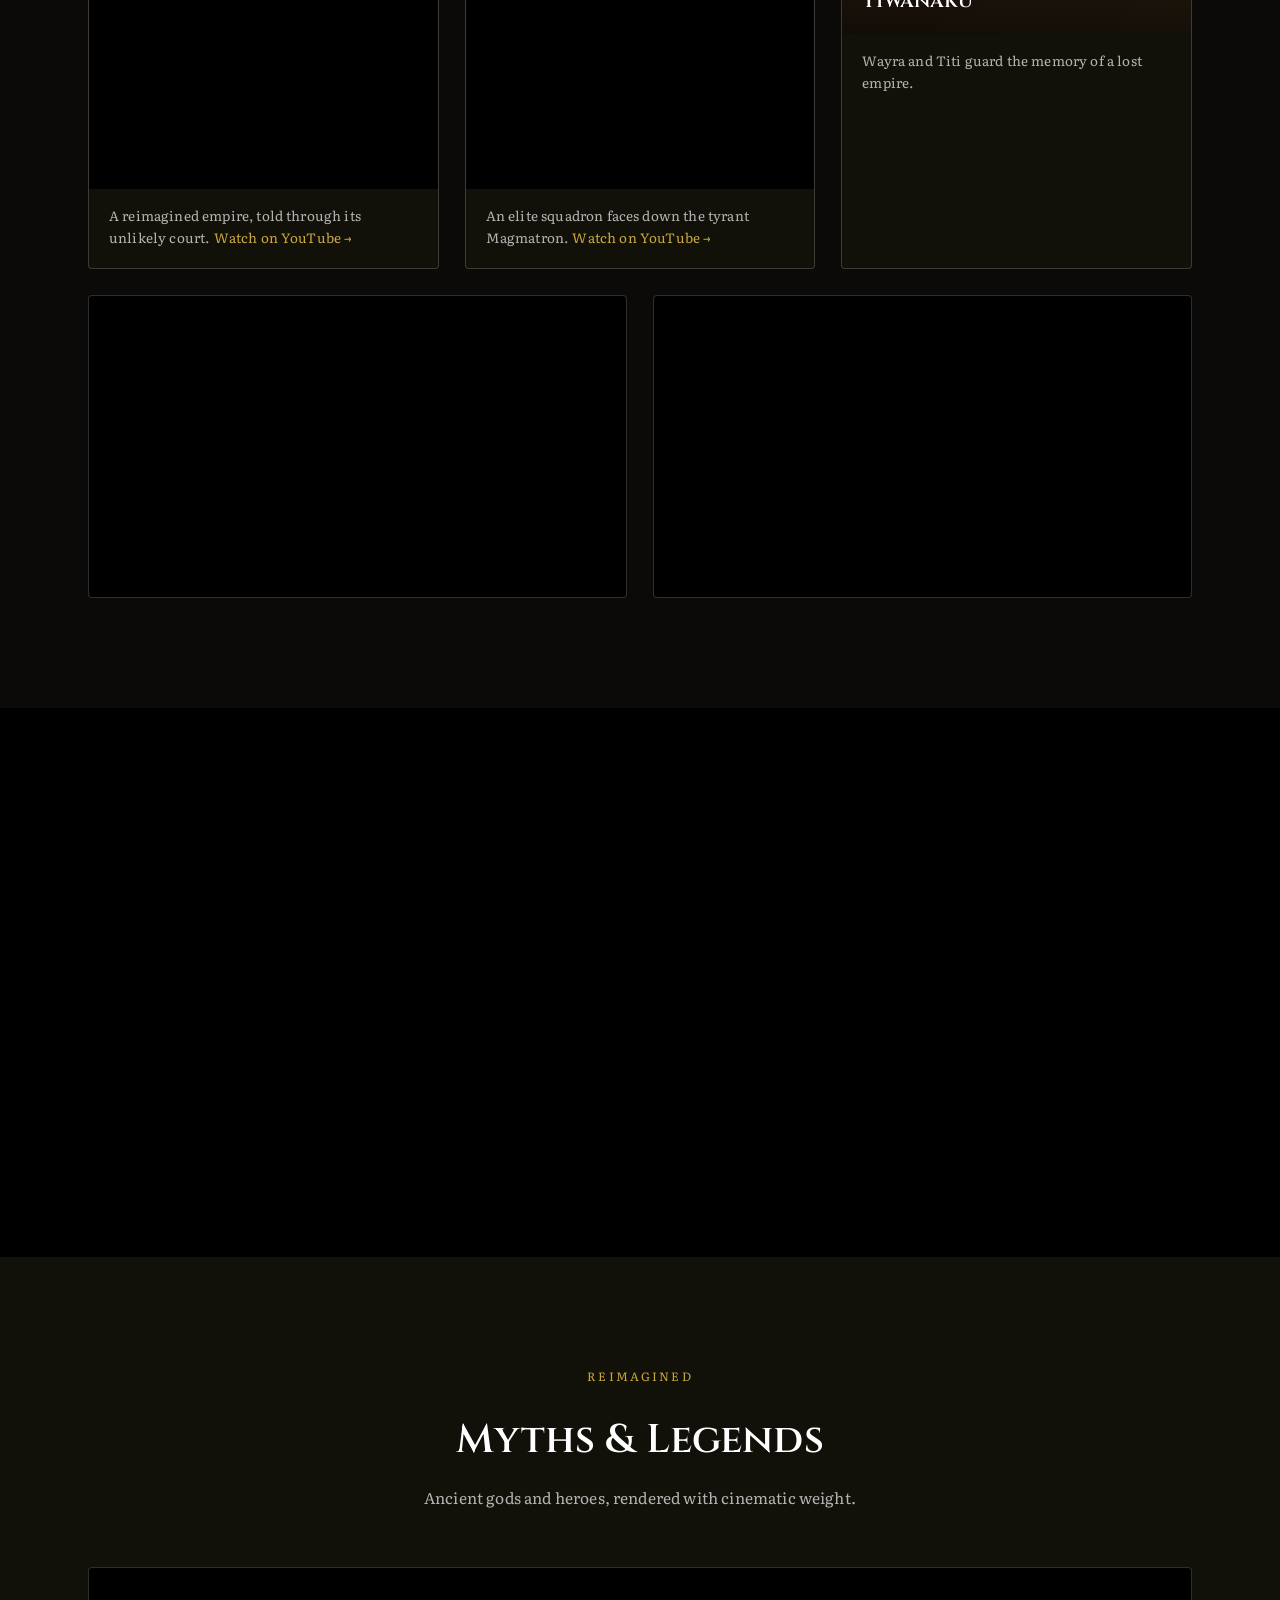
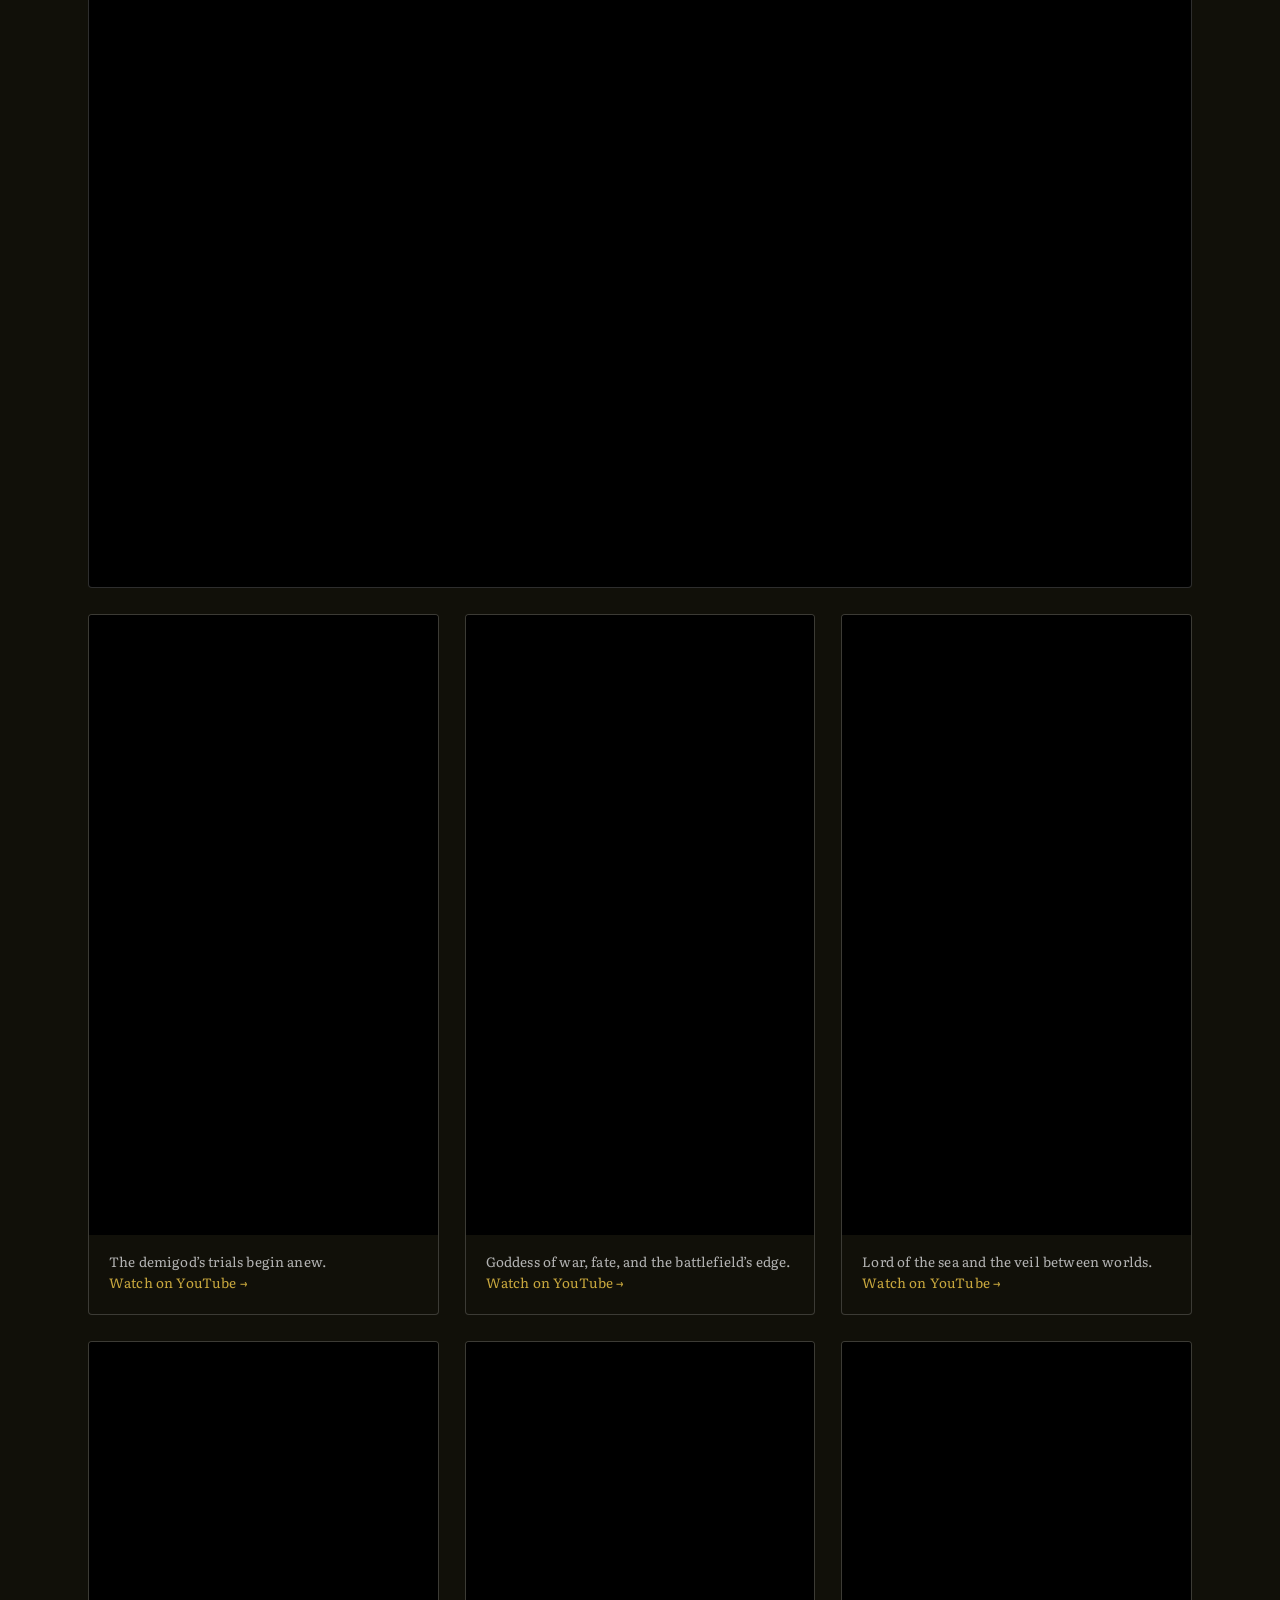
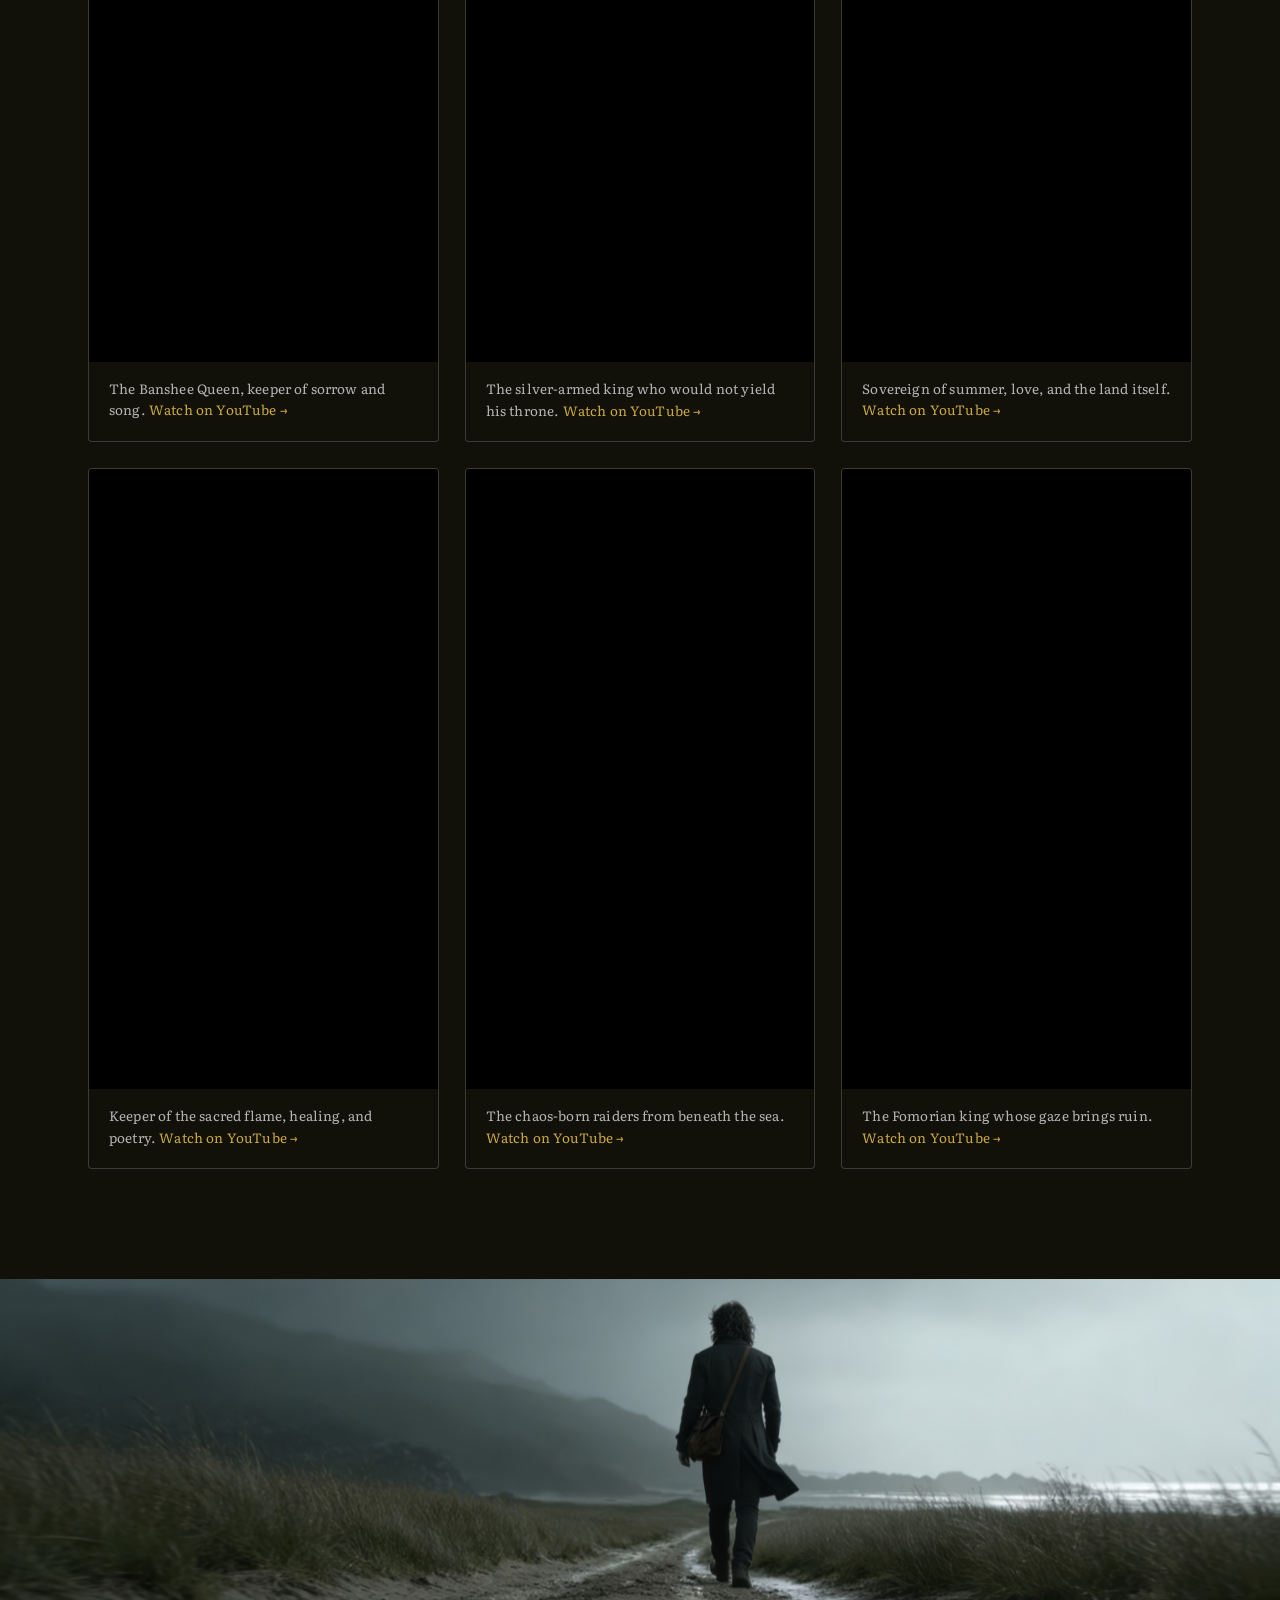
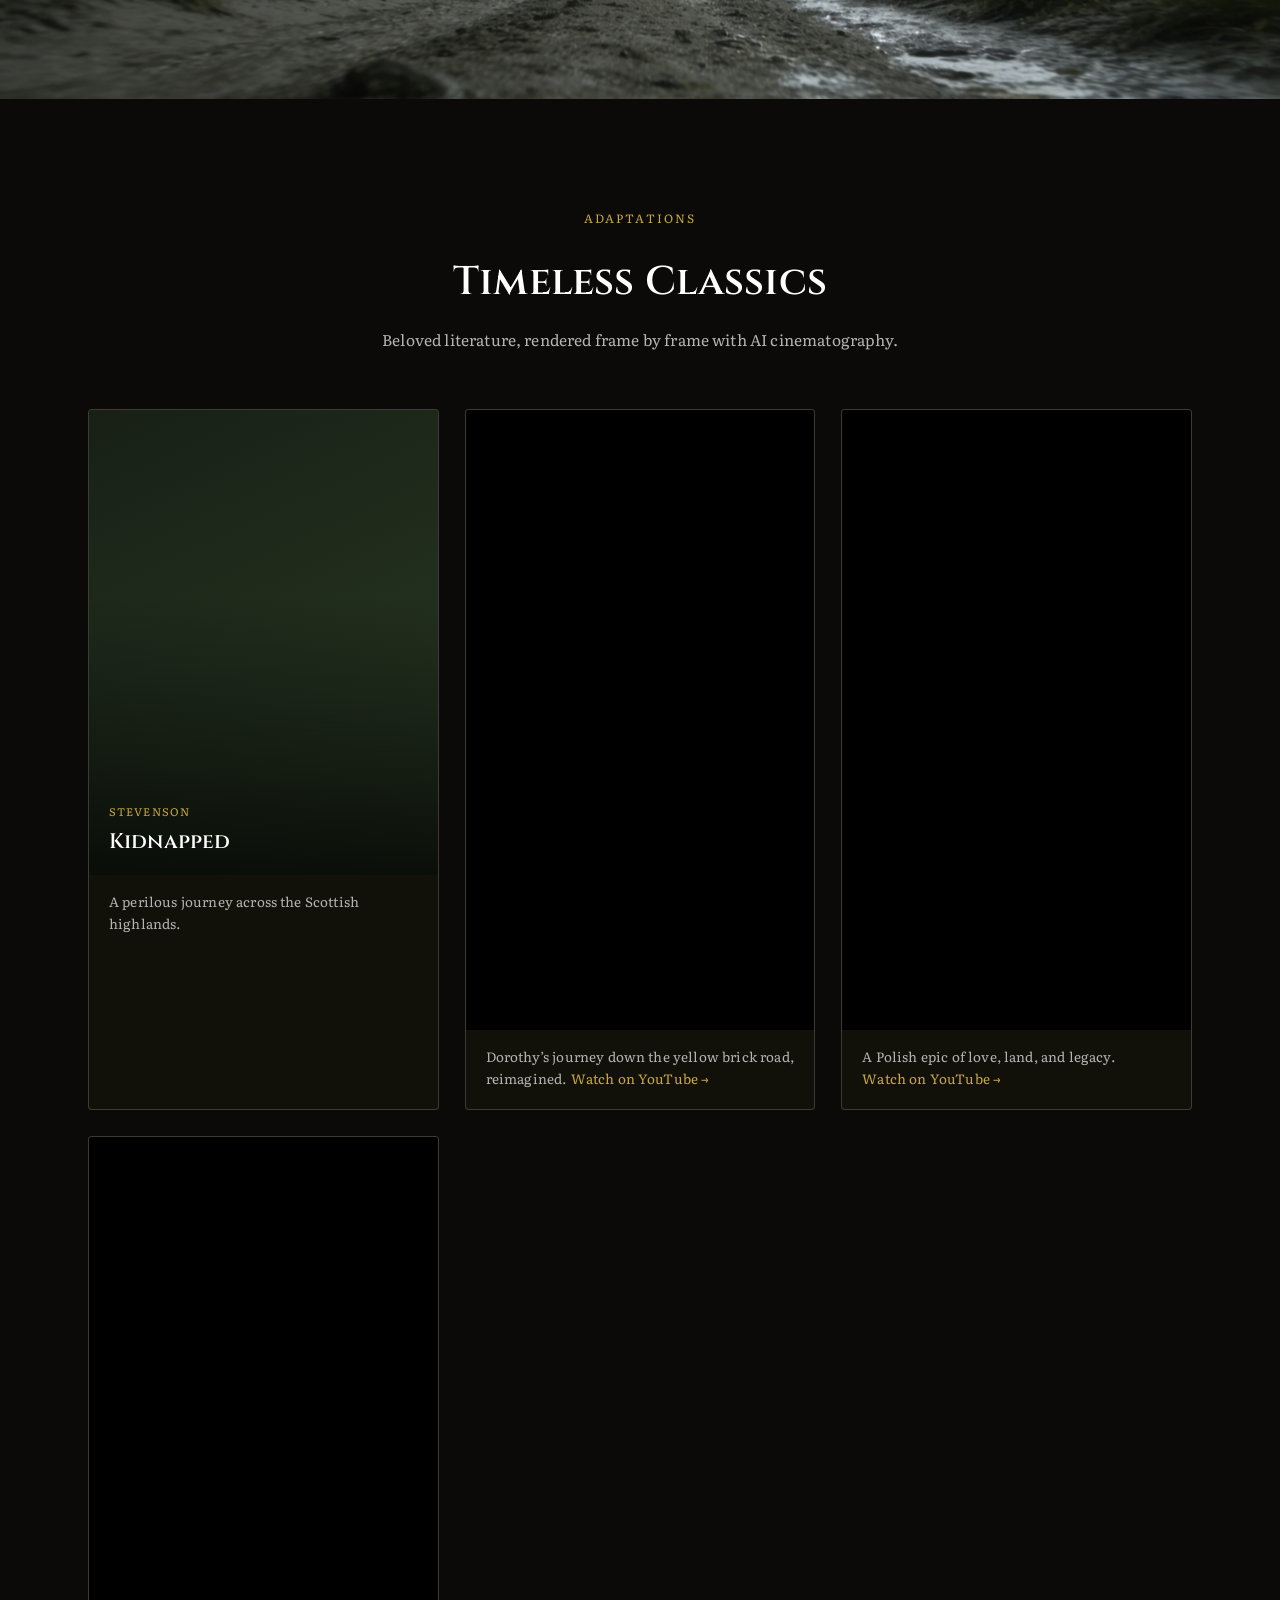
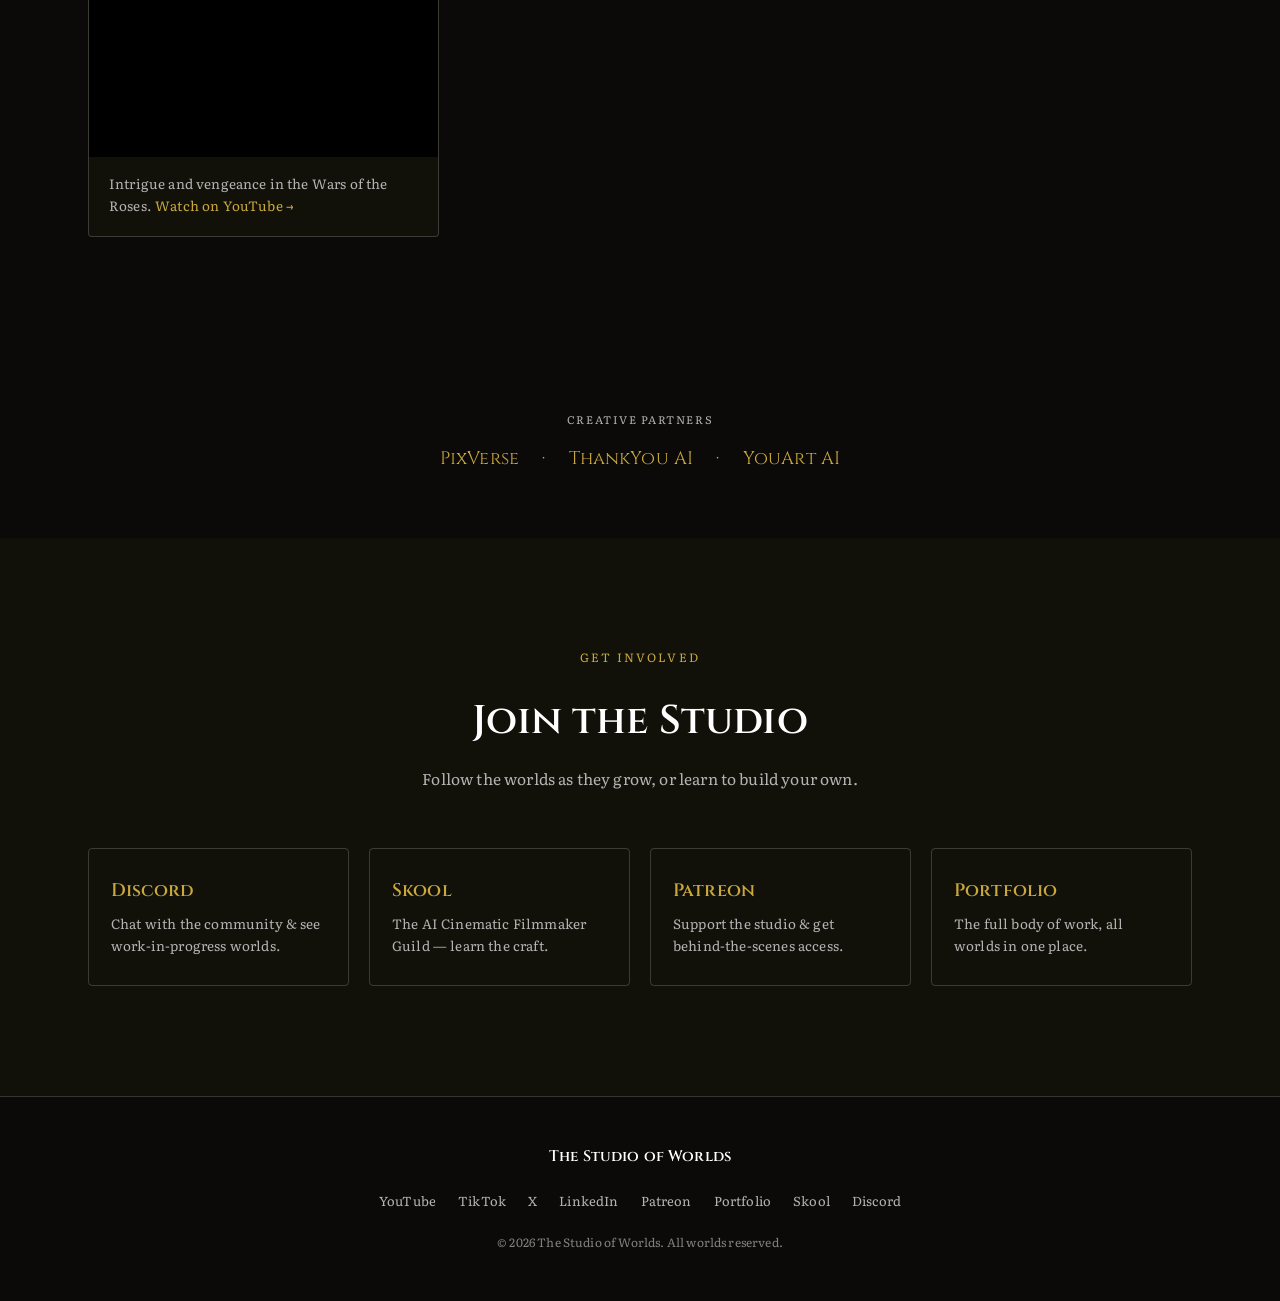
==== commit eceb0244: "P3 cleanup + P2 harden: tokenize colors, semantic headings, reduced motion - Delete two orphaned ban" ====
--- a/index.html
+++ b/index.html
@@ -205,7 +205,7 @@
           <p class="card-desc">An elite squadron faces down the tyrant Magmatron. <a class="card-link" href="https://youtube.com/shorts/Y5GjcZFnNXo" target="_blank" rel="noopener">Watch on YouTube &rarr;</a></p>
         </div>
         <a class="world-card" data-theme="andean" href="https://www.youtube.com/@TheStudioofWorlds/shorts" target="_blank" rel="noopener">
-          <div class="poster"><span class="poster-tag">Andean Legend</span><span class="poster-title">Tiwanaku</span></div>
+          <div class="poster"><span class="poster-tag">Andean Legend</span><h3 class="poster-title">Tiwanaku</h3></div>
           <p class="card-desc">Wayra and Titi guard the memory of a lost empire.</p>
         </a>
       </div>
@@ -371,7 +371,7 @@
       </div>
       <div class="card-grid" data-reveal>
         <a class="world-card" data-theme="lit-2" href="https://www.youtube.com/@TheStudioofWorlds/shorts" target="_blank" rel="noopener">
-          <div class="poster"><span class="poster-tag">Stevenson</span><span class="poster-title">Kidnapped</span></div>
+          <div class="poster"><span class="poster-tag">Stevenson</span><h3 class="poster-title">Kidnapped</h3></div>
           <p class="card-desc">A perilous journey across the Scottish highlands.</p>
         </a>
         <div class="world-card world-card--embed">
@@ -435,19 +435,19 @@
       </div>
       <div class="community-grid">
         <a class="community-card" href="https://discord.gg/MjBc5SaxHu" target="_blank" rel="noopener">
-          <span class="community-title">Discord</span>
+          <h3 class="community-title">Discord</h3>
           <span class="community-desc">Chat with the community &amp; see work-in-progress worlds.</span>
         </a>
         <a class="community-card" href="https://skool.com/ai-cinematic-filmmaker-guild-7543/about?ref=5fad2485cf1f4e" target="_blank" rel="noopener">
-          <span class="community-title">Skool</span>
+          <h3 class="community-title">Skool</h3>
           <span class="community-desc">The AI Cinematic Filmmaker Guild — learn the craft.</span>
         </a>
         <a class="community-card" href="https://patreon.com/cw/studioofworlds" target="_blank" rel="noopener">
-          <span class="community-title">Patreon</span>
+          <h3 class="community-title">Patreon</h3>
           <span class="community-desc">Support the studio &amp; get behind-the-scenes access.</span>
         </a>
         <a class="community-card" href="https://begen.space/studioofworlds" target="_blank" rel="noopener">
-          <span class="community-title">Portfolio</span>
+          <h3 class="community-title">Portfolio</h3>
           <span class="community-desc">The full body of work, all worlds in one place.</span>
         </a>
       </div>
--- a/assets/css/style.css
+++ b/assets/css/style.css
@@ -5,7 +5,10 @@
   --ink-dim: #b3b3b3;
   --gold: #af9128;
   --gold-bright: #c9a83e;
-  --line: rgba(45, 65, 95, 0.18);
+  --line: color-mix(in srgb, var(--ink) 18%, transparent);
+  --bg-scrim-strong: color-mix(in srgb, var(--bg) 82%, transparent);
+  --bg-scrim-soft: color-mix(in srgb, var(--bg) 70%, transparent);
+  --gold-glow: color-mix(in srgb, var(--gold) 14%, transparent);
   --serif: 'Cinzel', serif;
   --sans: 'Literata', Georgia, 'Times New Roman', serif;
 }
@@ -70,7 +73,7 @@
   position: sticky;
   top: 0;
   z-index: 100;
-  background: rgba(11, 10, 8, 0.82);
+  background: var(--bg-scrim-strong);
   backdrop-filter: blur(10px);
   border-bottom: 1px solid var(--line);
 }
@@ -148,7 +151,7 @@
   padding: 160px 0 120px;
   text-align: center;
   background:
-    radial-gradient(ellipse 60% 50% at 50% 0%, rgba(175, 145, 40, 0.14), transparent 70%),
+    radial-gradient(ellipse 60% 50% at 50% 0%, var(--gold-glow), transparent 70%),
     linear-gradient(180deg, #0b0a08 0%, #0e0c09 100%);
   overflow: hidden;
 }
@@ -311,7 +314,7 @@
   letter-spacing: 0.08em;
   text-transform: uppercase;
   color: var(--gold-bright);
-  background: rgba(11, 10, 8, 0.7);
+  background: var(--bg-scrim-soft);
 }
 
 .poster {
@@ -366,6 +369,7 @@
 .poster-title {
   position: relative;
   z-index: 1;
+  margin: 0;
   font-family: var(--serif);
   font-size: 21px;
   line-height: 1.25;
@@ -441,8 +445,11 @@
 }
 
 .community-title {
+  display: block;
+  margin: 0;
   font-family: var(--serif);
   font-size: 18px;
+  font-weight: 600;
   color: var(--gold-bright);
 }
 
@@ -518,3 +525,12 @@
   .stats { gap: 36px; }
   .full-banner { height: 220px; }
 }
+
+@media (prefers-reduced-motion: reduce) {
+  .world-card {
+    opacity: 1;
+    transform: none;
+    transition: none;
+  }
+  html { scroll-behavior: auto; }
+}
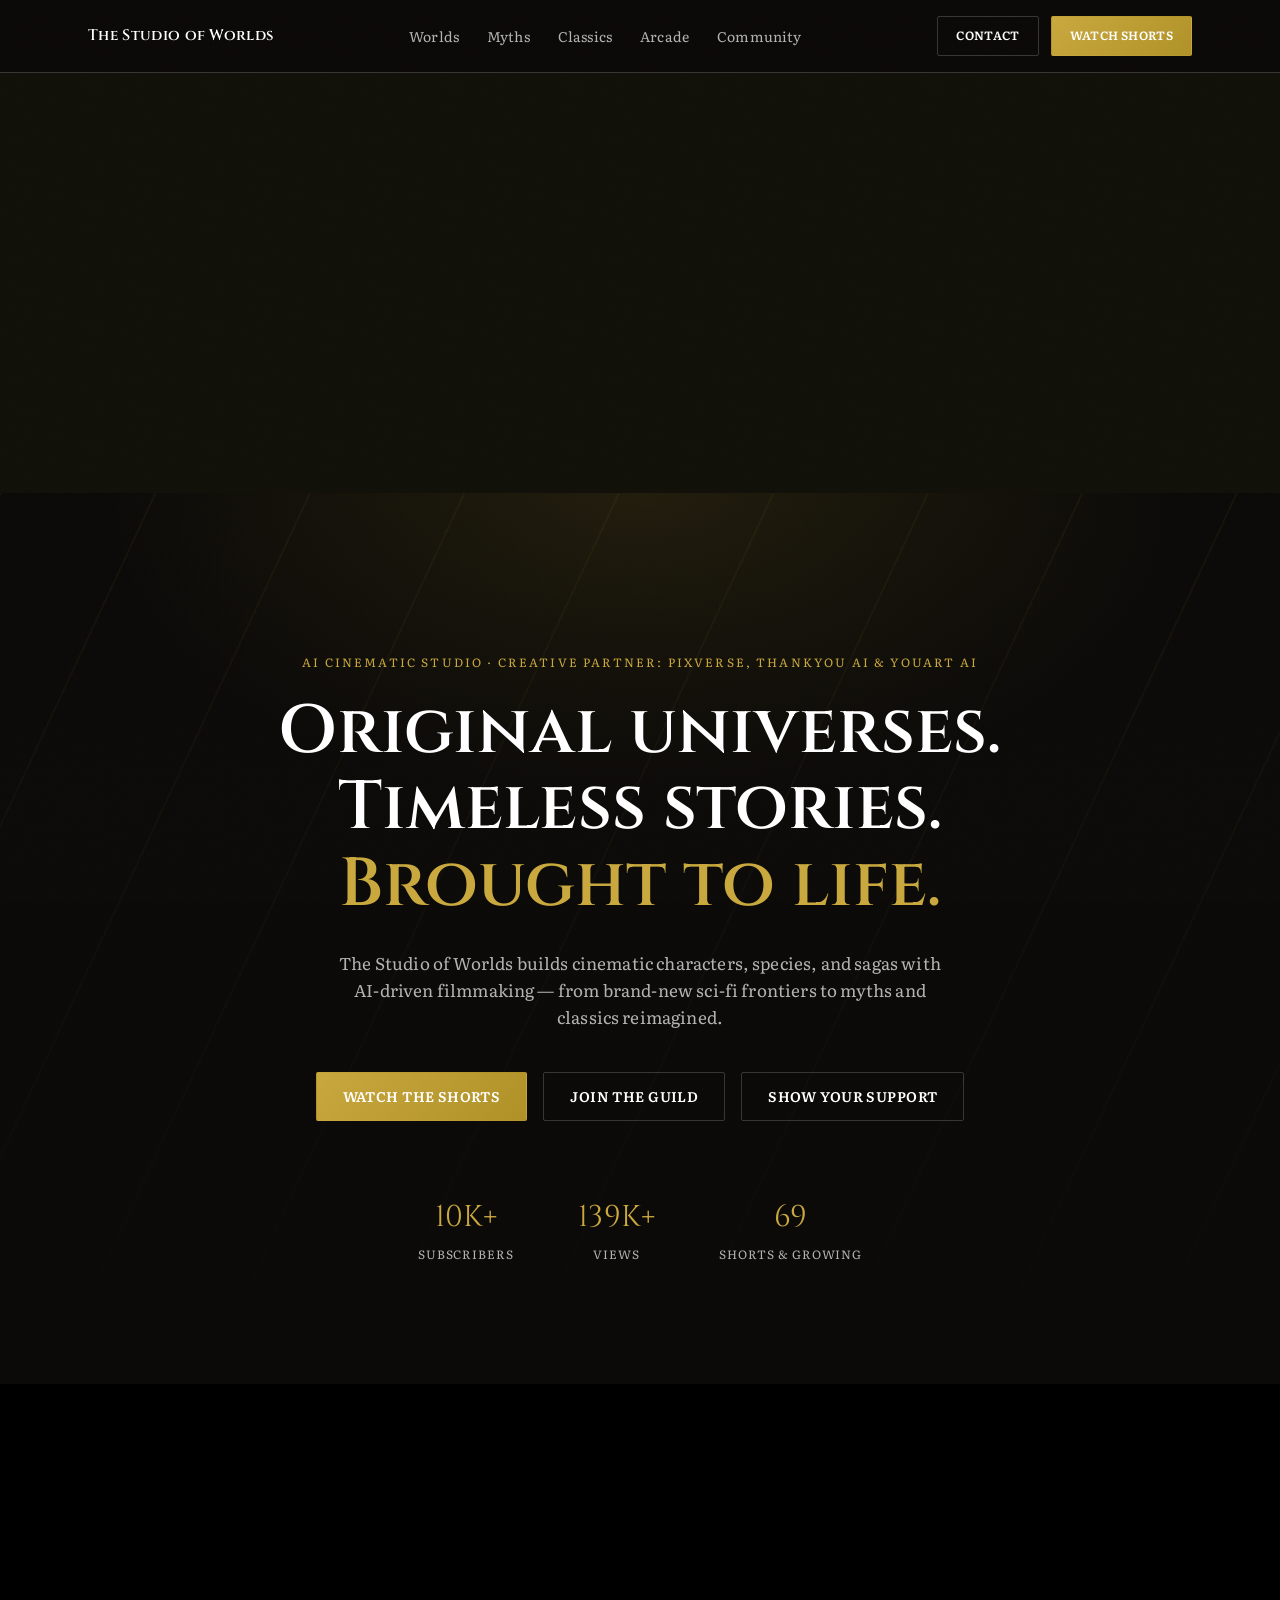
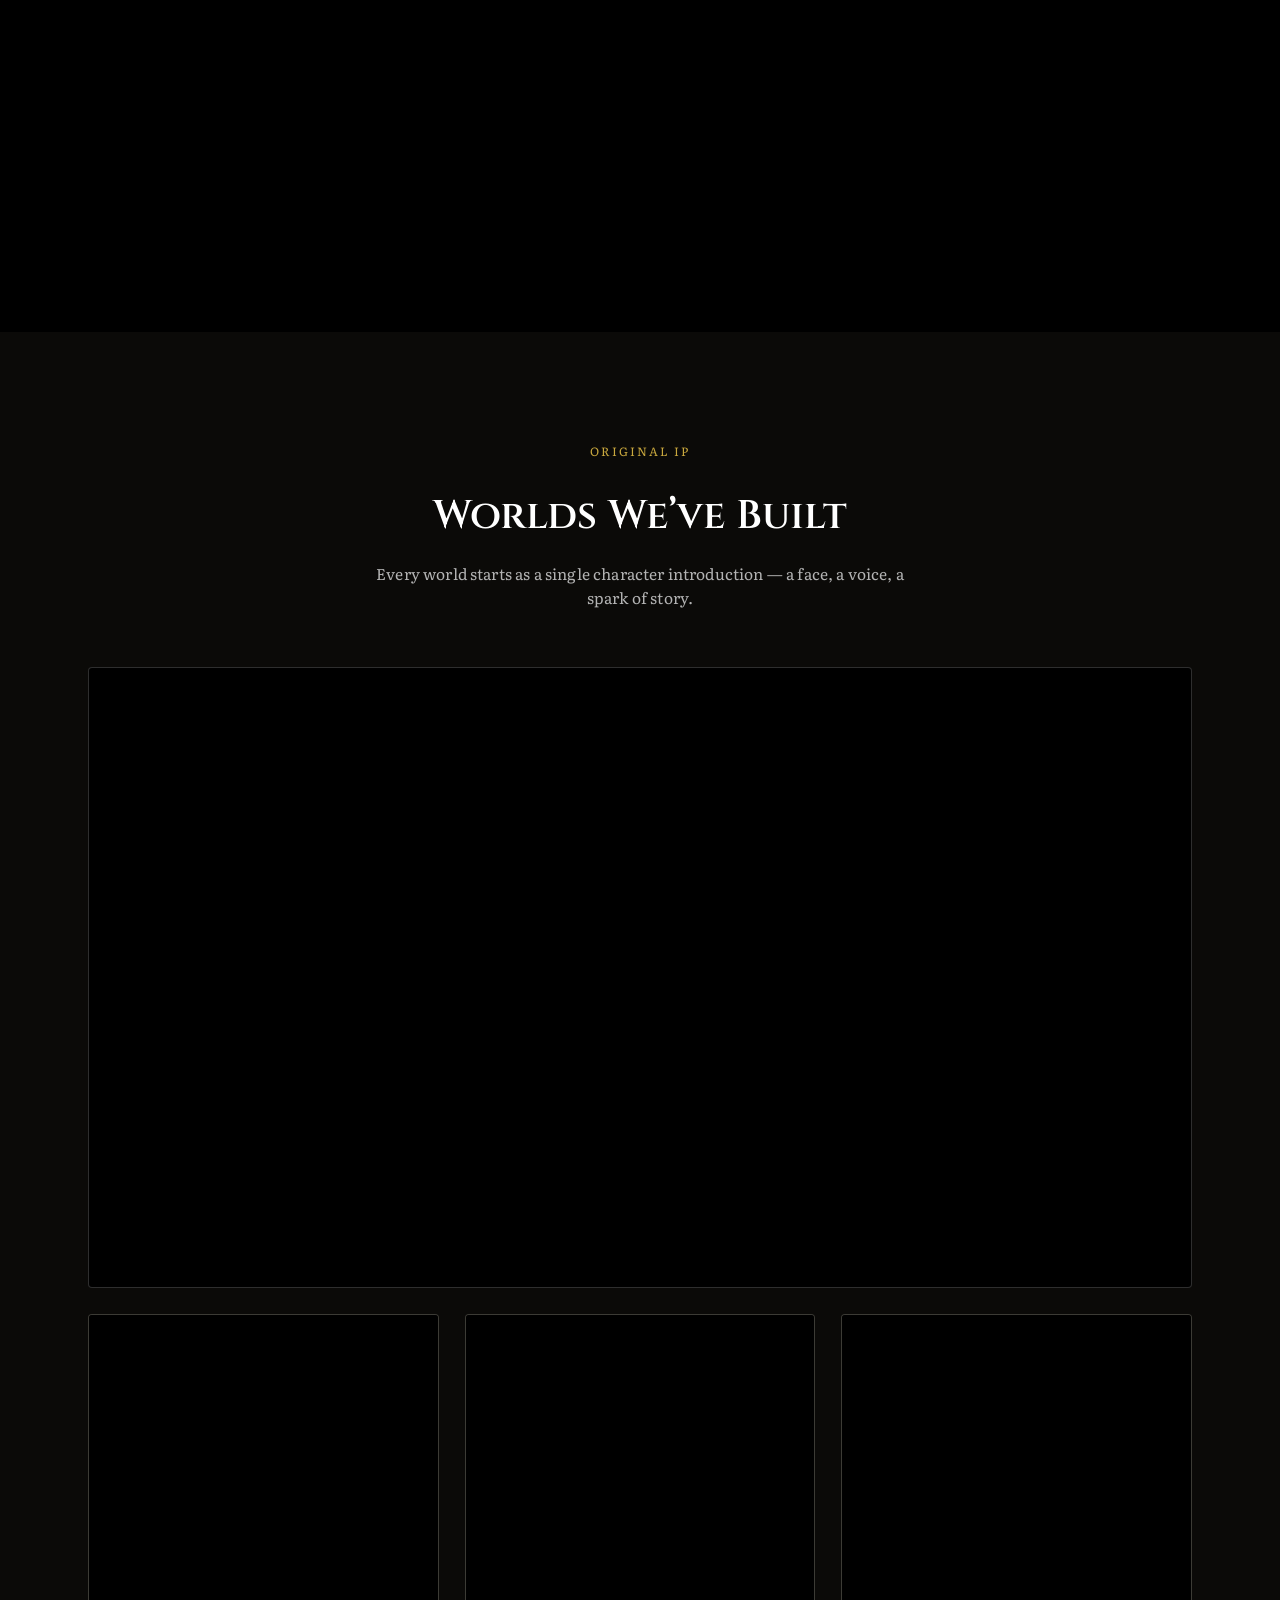
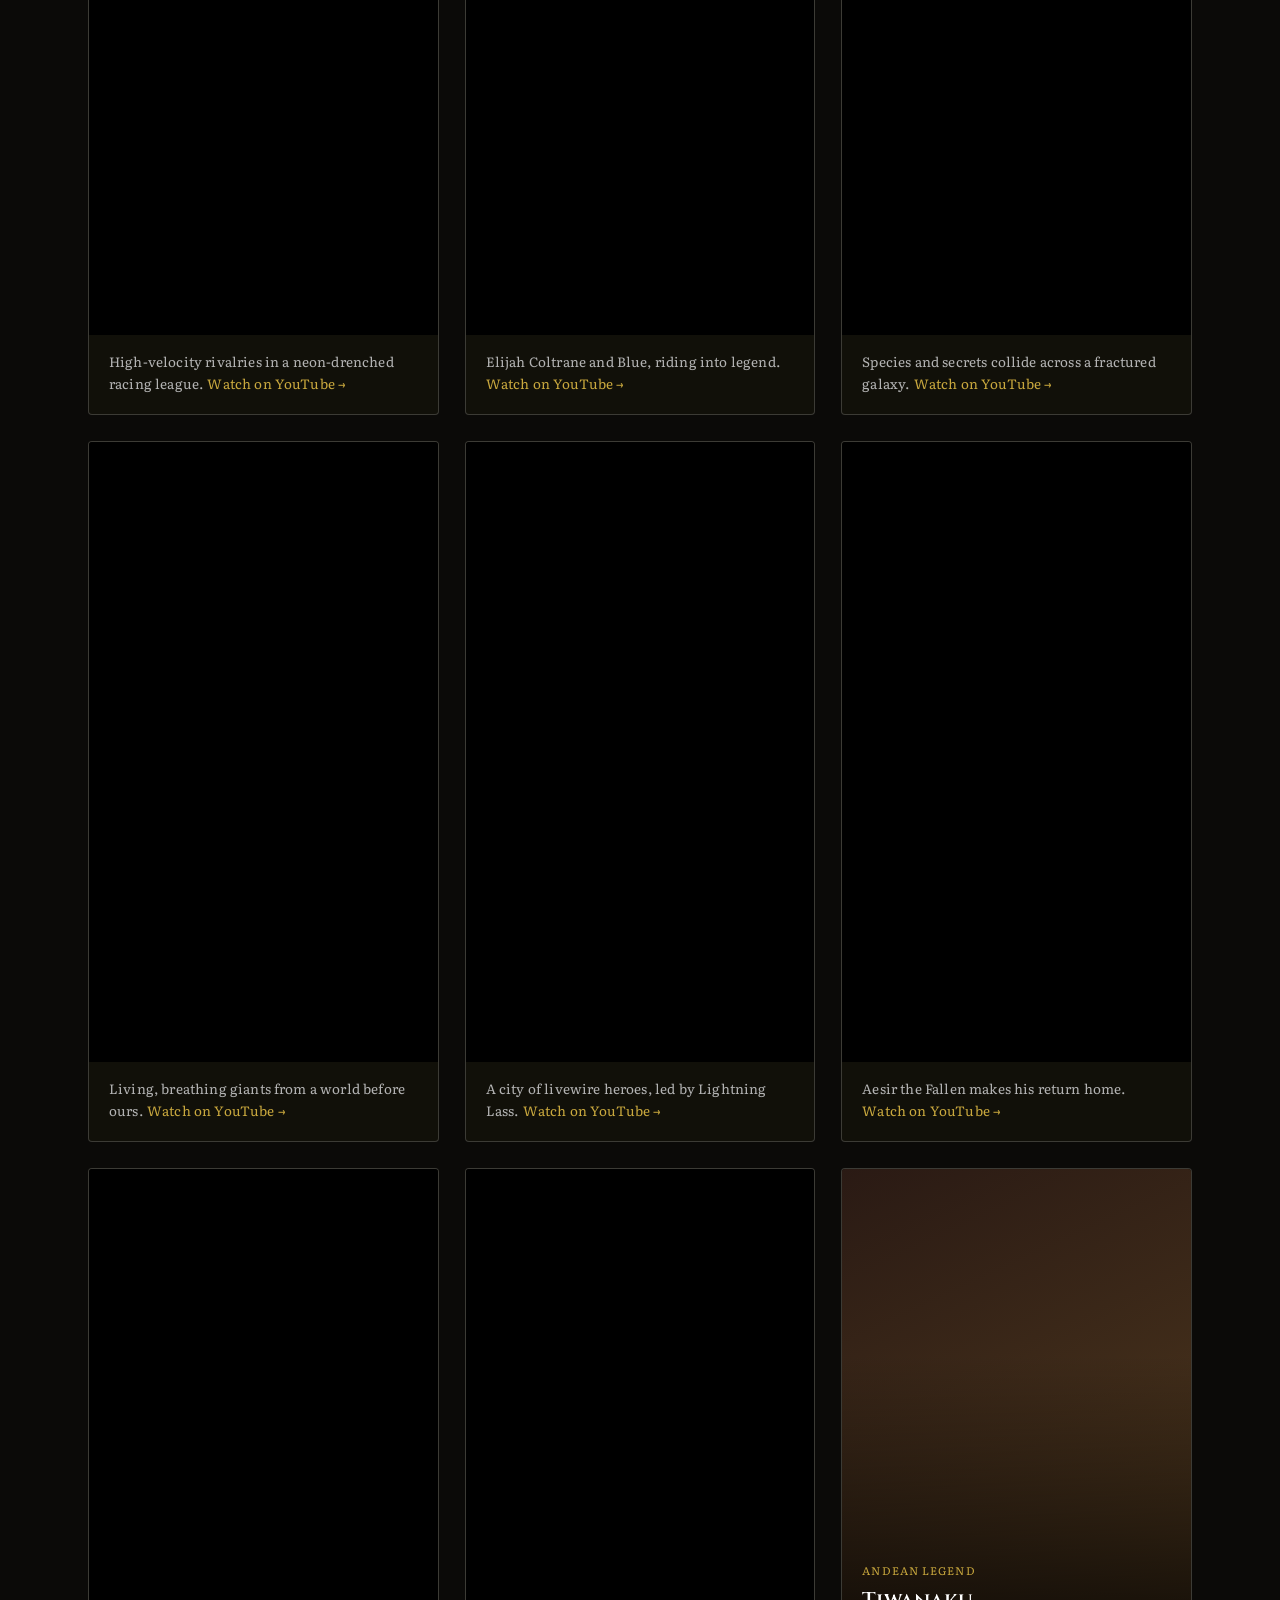
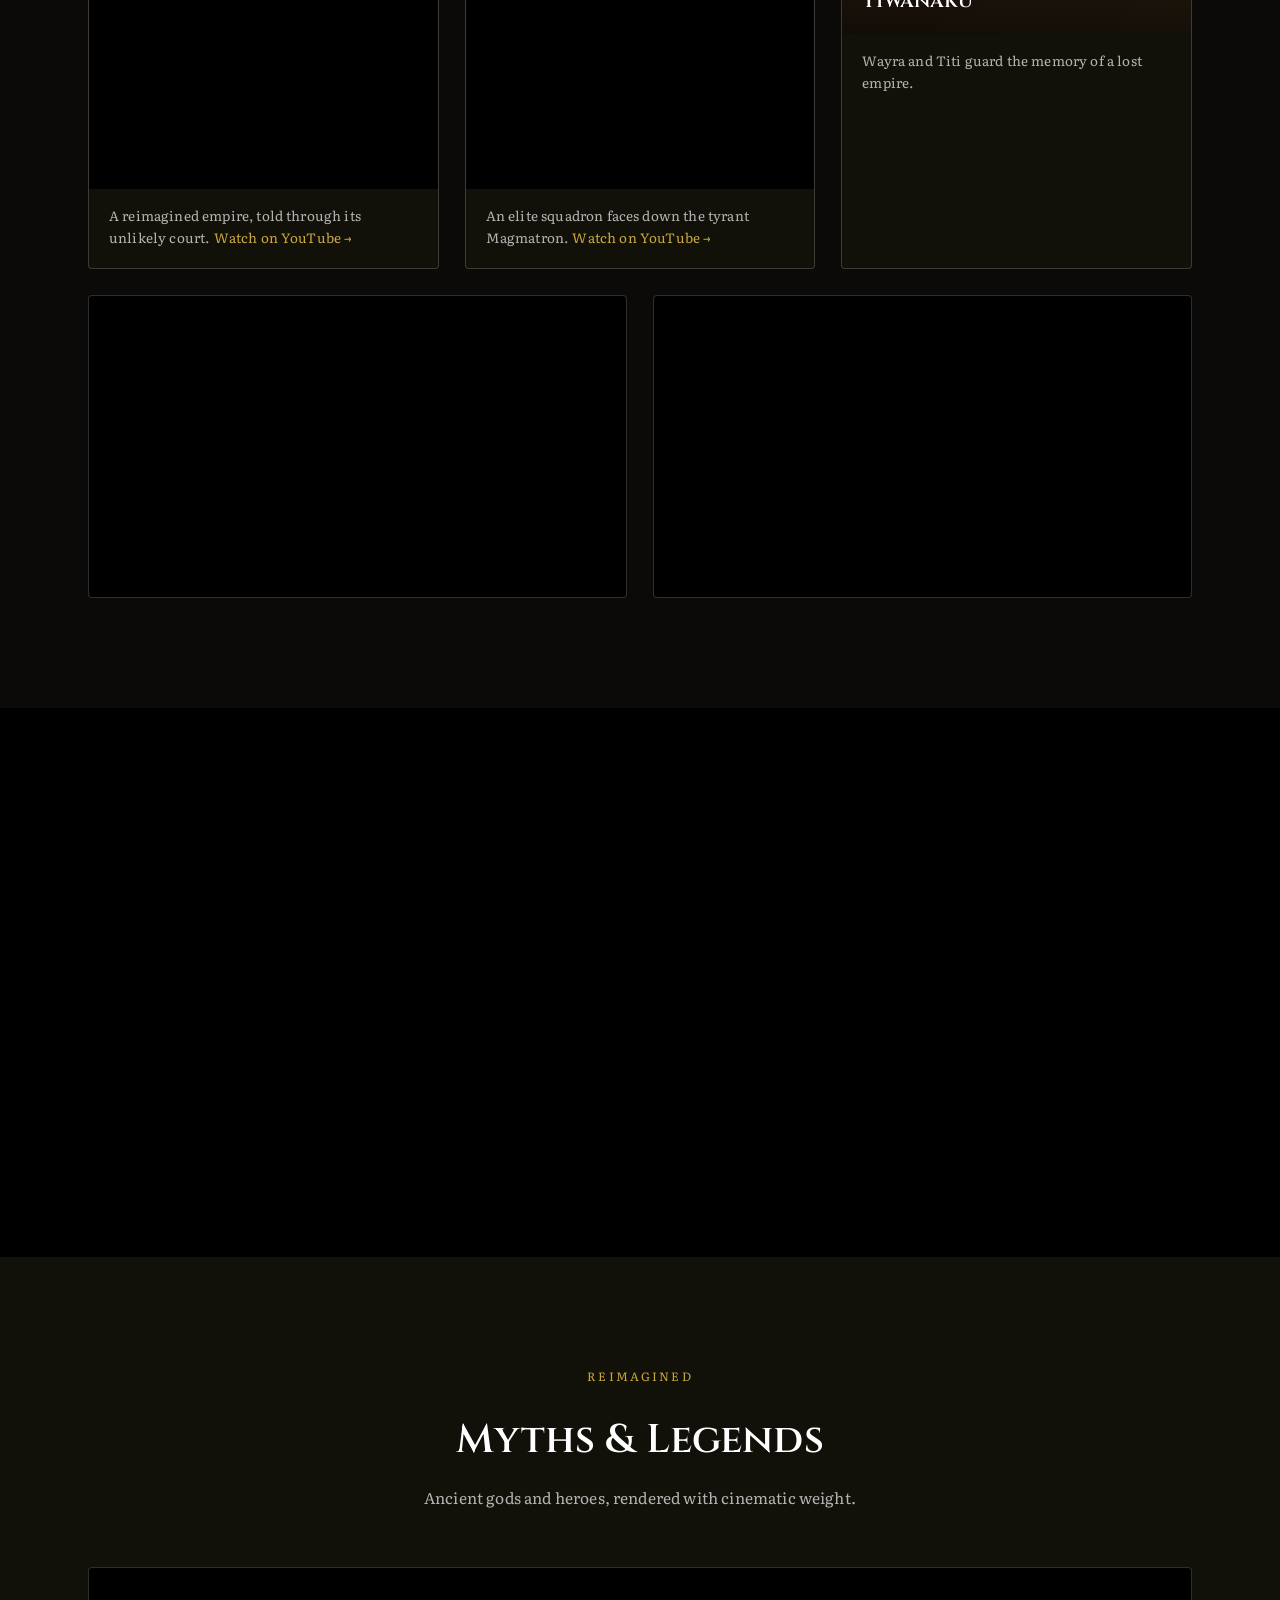
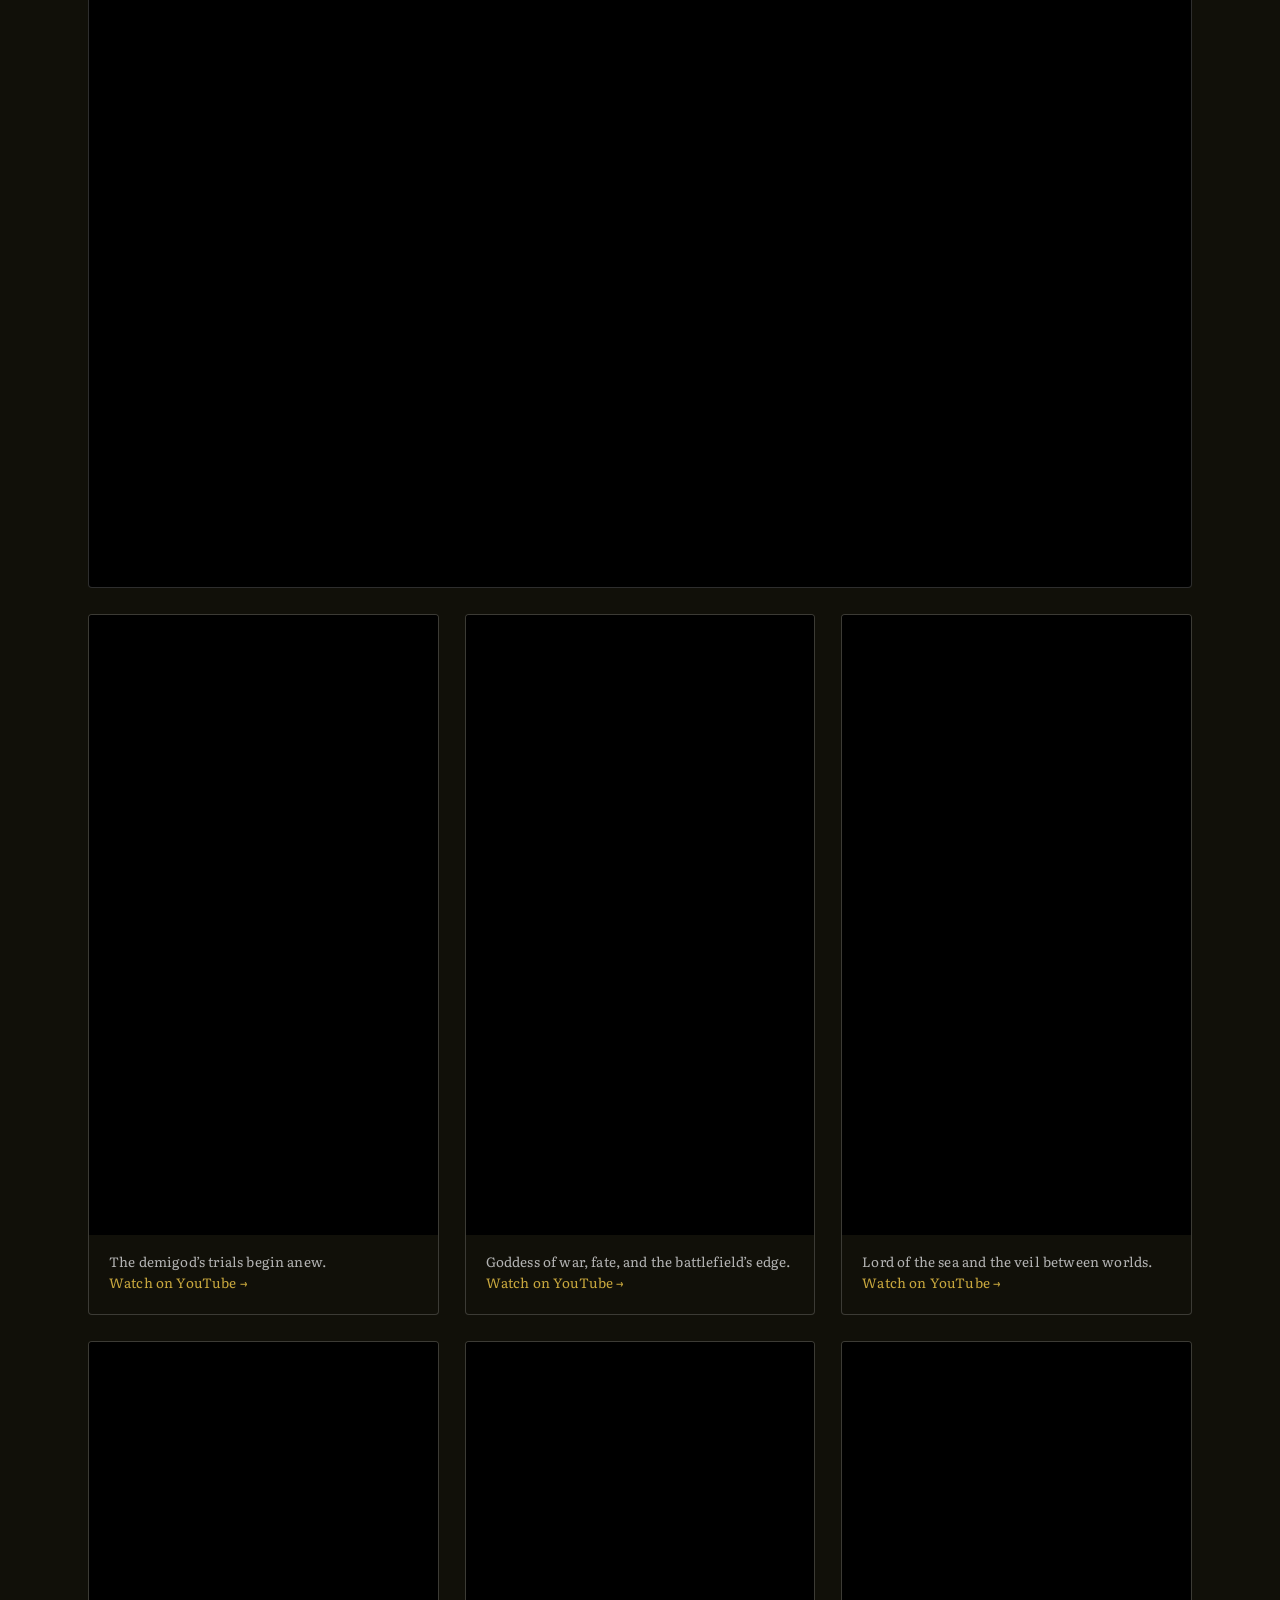
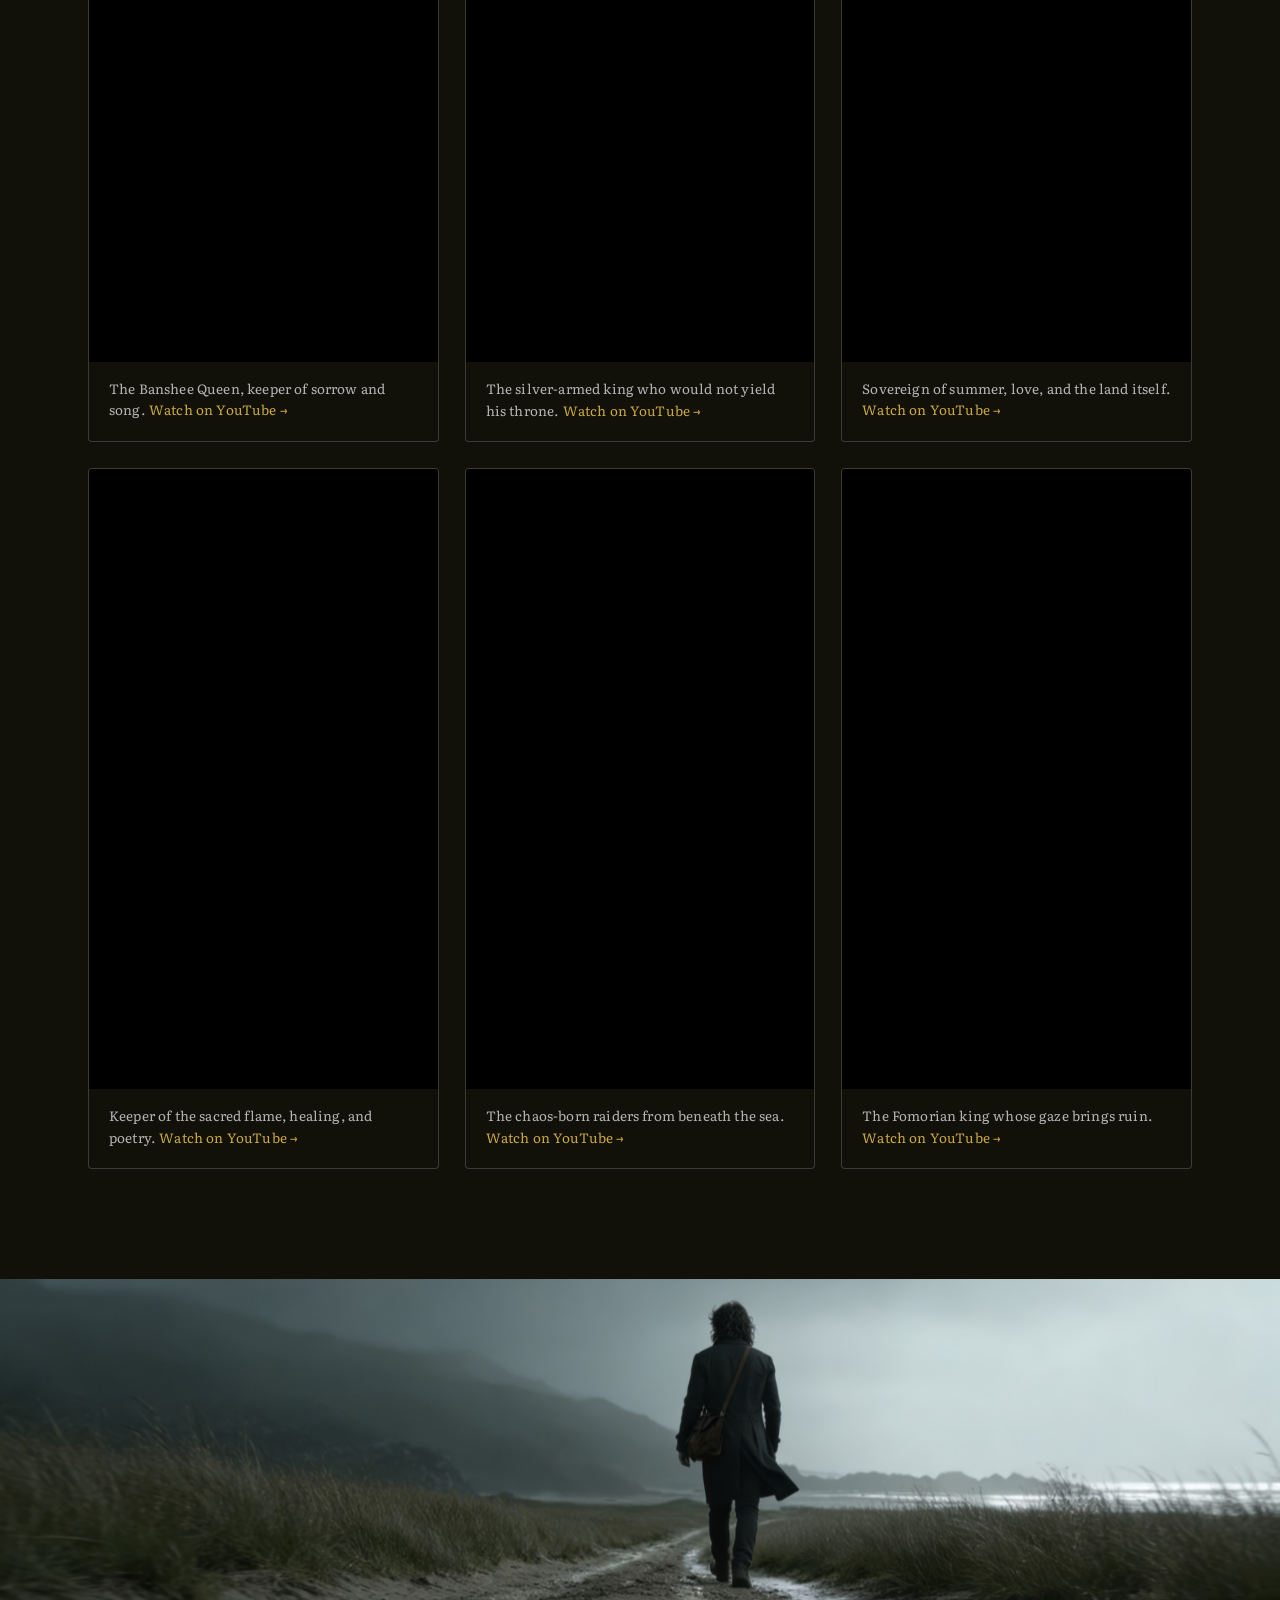
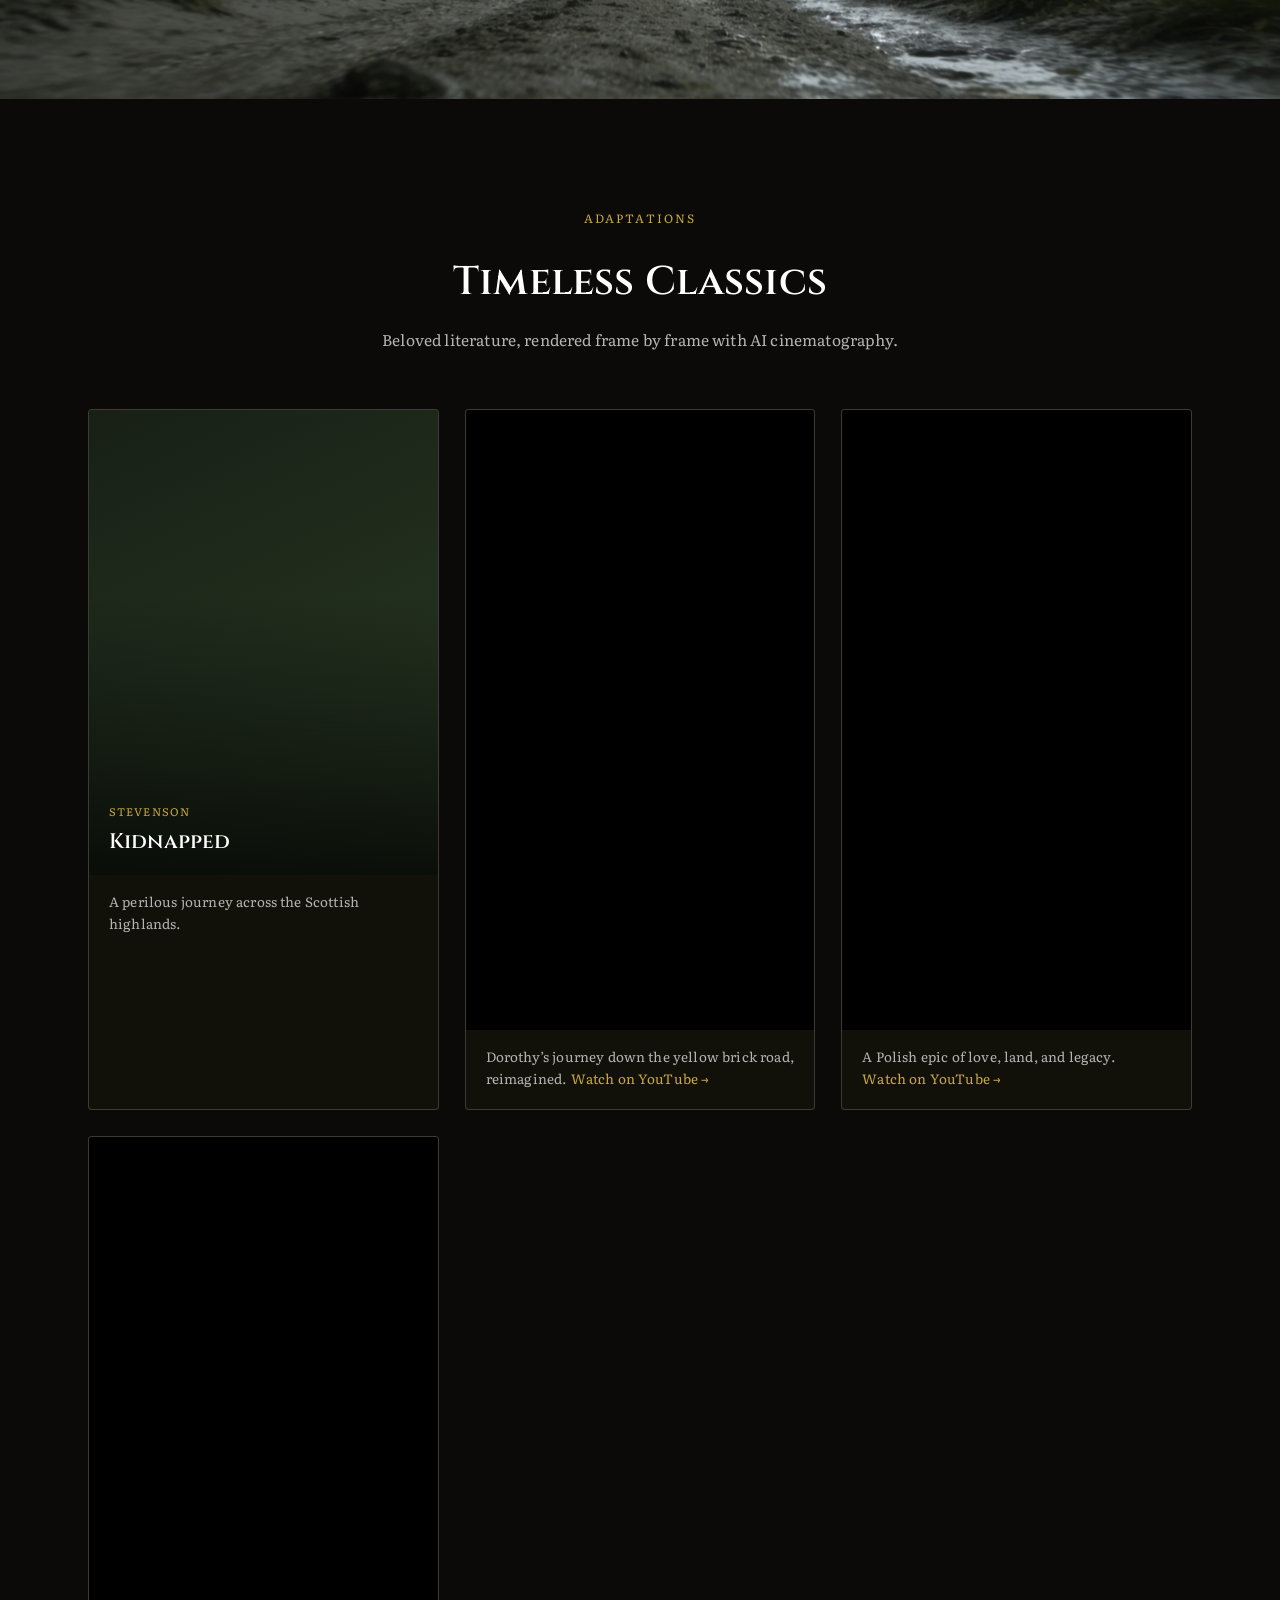
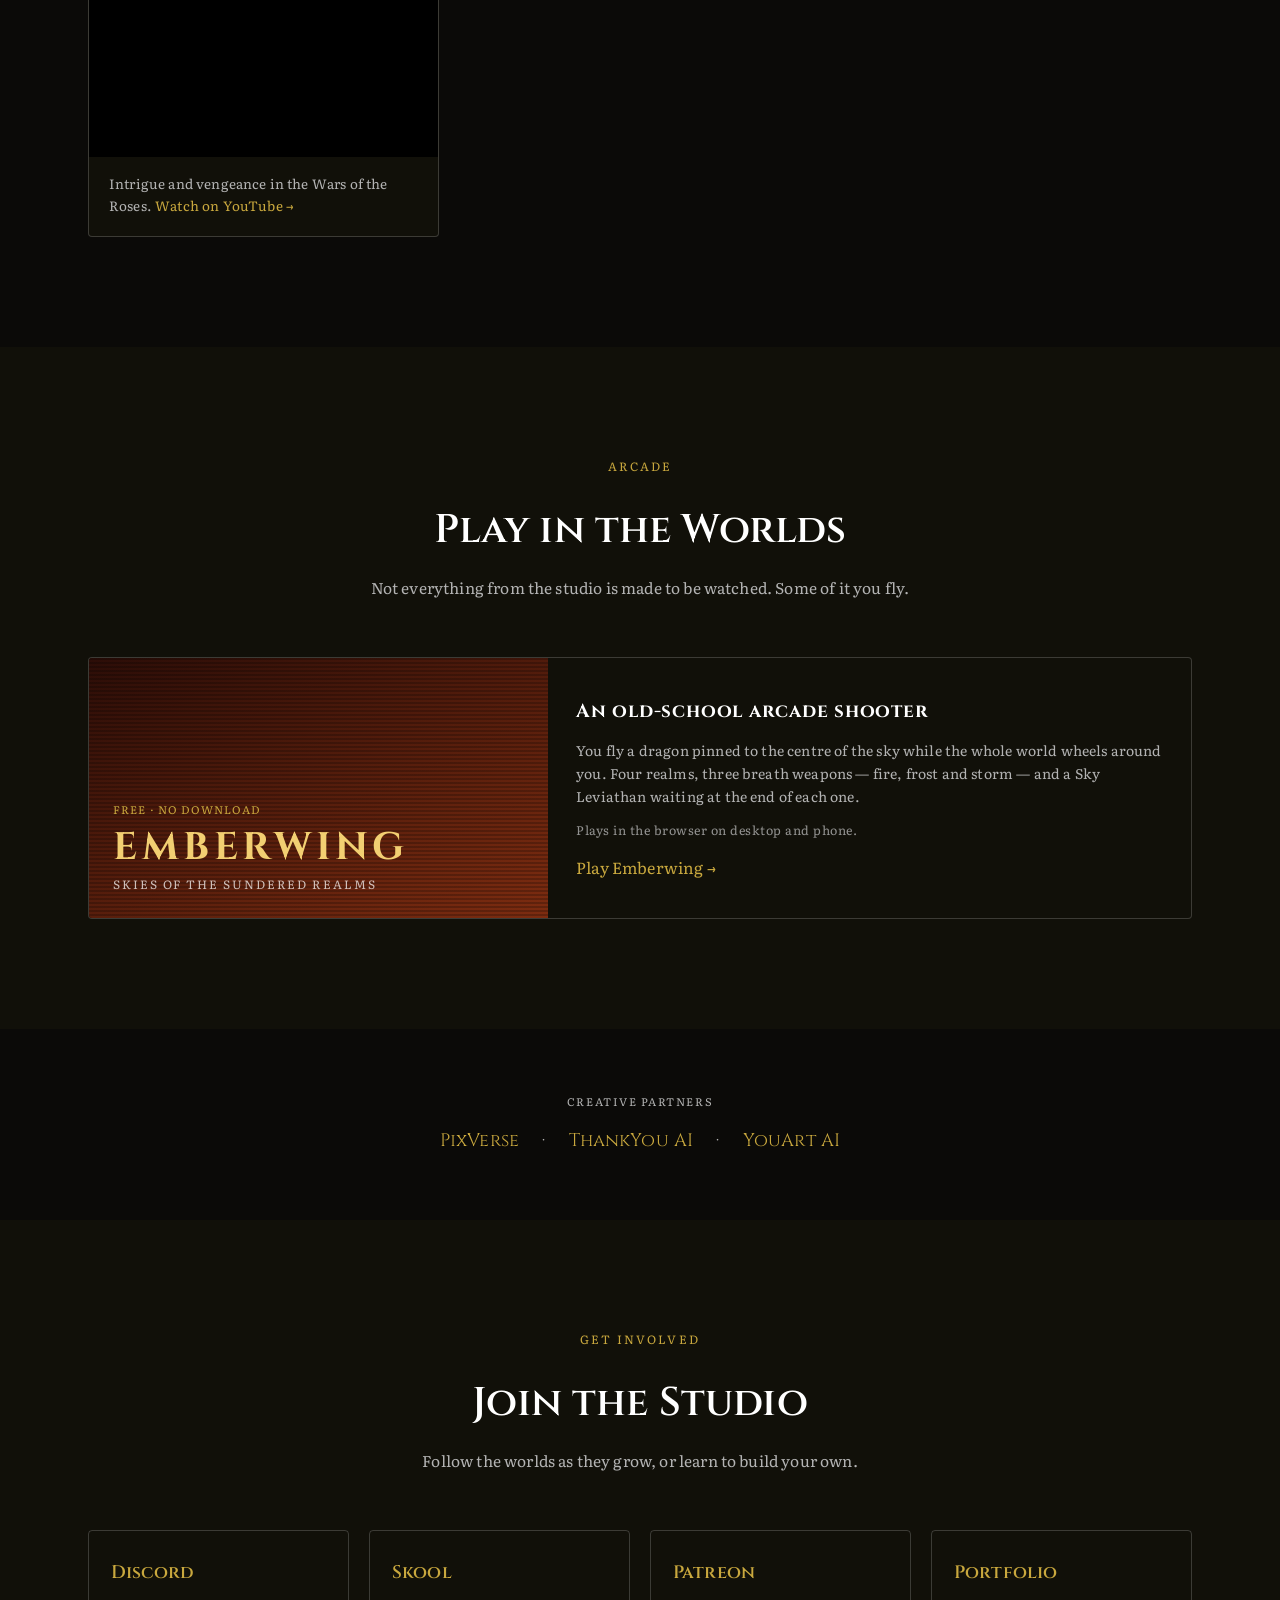
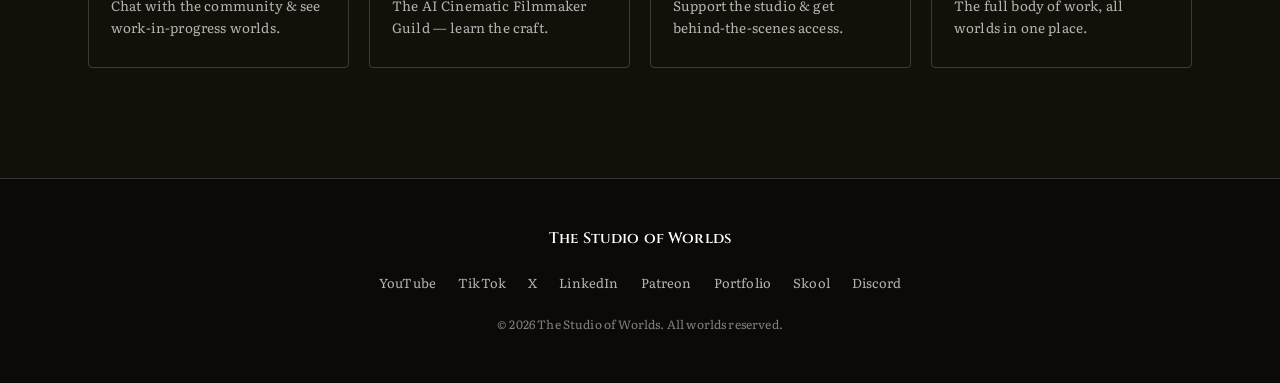
==== commit f5046b10: "Add Emberwing, a browser arcade game, at /games/emberwing/ A Time Pilot-style shooter reskinned as a" ====
--- a/index.html
+++ b/index.html
@@ -57,13 +57,26 @@
       <a href="#worlds">Worlds</a>
       <a href="#myths">Myths</a>
       <a href="#classics">Classics</a>
+      <a href="#arcade">Arcade</a>
       <a href="#community">Community</a>
     </nav>
     <div class="header-actions">
       <a class="btn btn-ghost btn-small" href="mailto:jonathan@studioofworlds.com">Contact</a>
       <a class="btn btn-primary btn-small" href="https://www.youtube.com/@TheStudioofWorlds/shorts" target="_blank" rel="noopener">Watch Shorts</a>
+      <button class="nav-toggle" type="button" aria-expanded="false" aria-controls="mobile-nav" aria-label="Toggle navigation">
+        <span class="nav-toggle-bar"></span>
+        <span class="nav-toggle-bar"></span>
+        <span class="nav-toggle-bar"></span>
+      </button>
     </div>
   </div>
+  <nav class="mobile-nav" id="mobile-nav" hidden>
+    <a href="#worlds">Worlds</a>
+    <a href="#myths">Myths</a>
+    <a href="#classics">Classics</a>
+    <a href="#arcade">Arcade</a>
+    <a href="#community">Community</a>
+  </nav>
 </header>
 
 <div class="full-banner" data-banner="top"></div>
@@ -411,6 +424,32 @@
     </div>
   </section>
 
+  <!-- Arcade -->
+  <section class="section section-alt" id="arcade">
+    <div class="container">
+      <div class="section-head">
+        <p class="eyebrow">Arcade</p>
+        <h2>Play in the Worlds</h2>
+        <p class="section-sub">Not everything from the studio is made to be watched. Some of it you fly.</p>
+      </div>
+      <div data-reveal>
+        <a class="world-card arcade-card" href="games/emberwing/">
+          <div class="arcade-art">
+            <span class="arcade-badge">Free &middot; No download</span>
+            <span class="arcade-wordmark">Emberwing</span>
+            <span class="arcade-tagline">Skies of the Sundered Realms</span>
+          </div>
+          <div class="arcade-copy">
+            <h3>An old-school arcade shooter</h3>
+            <p>You fly a dragon pinned to the centre of the sky while the whole world wheels around you. Four realms, three breath weapons &mdash; fire, frost and storm &mdash; and a Sky Leviathan waiting at the end of each one.</p>
+            <p class="arcade-meta">Plays in the browser on desktop and phone.</p>
+            <span class="card-link">Play Emberwing &rarr;</span>
+          </div>
+        </a>
+      </div>
+    </div>
+  </section>
+
   <!-- Powered by -->
   <section class="section powered-by">
     <div class="container">
--- a/assets/css/style.css
+++ b/assets/css/style.css
@@ -115,6 +115,51 @@
 }
 
 .site-nav a:hover { color: var(--gold-bright); }
+
+.nav-toggle {
+  display: none;
+  flex-direction: column;
+  justify-content: center;
+  align-items: center;
+  gap: 5px;
+  width: 44px;
+  height: 44px;
+  padding: 0;
+  border: 1px solid var(--line);
+  border-radius: 2px;
+  background: transparent;
+  cursor: pointer;
+}
+
+.nav-toggle-bar {
+  display: block;
+  width: 18px;
+  height: 2px;
+  background: var(--ink);
+  transition: transform 0.2s ease, opacity 0.2s ease;
+}
+
+.nav-toggle[aria-expanded="true"] .nav-toggle-bar:nth-child(1) { transform: translateY(7px) rotate(45deg); }
+.nav-toggle[aria-expanded="true"] .nav-toggle-bar:nth-child(2) { opacity: 0; }
+.nav-toggle[aria-expanded="true"] .nav-toggle-bar:nth-child(3) { transform: translateY(-7px) rotate(-45deg); }
+
+.mobile-nav {
+  flex-direction: column;
+  border-top: 1px solid var(--line);
+  background: var(--bg);
+}
+
+.mobile-nav:not([hidden]) { display: flex; }
+
+.mobile-nav a {
+  padding: 16px 28px;
+  border-bottom: 1px solid var(--line);
+  font-size: 15px;
+  color: var(--ink-dim);
+}
+
+.mobile-nav a:hover,
+.mobile-nav a:active { color: var(--gold-bright); }
 
 .btn {
   display: inline-flex;
@@ -494,11 +539,110 @@
   margin: 0;
 }
 
+/* Arcade — one wide panel rather than a lone card in the 3-up grid.
+   Also carries .world-card so it picks up the reveal observer and the
+   reduced-motion reset for free. */
+.arcade-card {
+  display: grid;
+  grid-template-columns: minmax(0, 5fr) minmax(0, 7fr);
+}
+
+.arcade-art {
+  position: relative;
+  display: flex;
+  flex-direction: column;
+  justify-content: flex-end;
+  min-height: 260px;
+  padding: 24px;
+  background: linear-gradient(155deg, #2c0d07, #7d2c10);
+}
+
+/* Scanline wash, so the panel reads as a screen without needing artwork. */
+.arcade-art::after {
+  content: "";
+  position: absolute;
+  inset: 0;
+  background: repeating-linear-gradient(
+    to bottom,
+    rgba(0, 0, 0, 0.22) 0 2px,
+    rgba(0, 0, 0, 0) 2px 4px
+  );
+  pointer-events: none;
+}
+
+.arcade-badge {
+  position: relative;
+  z-index: 1;
+  font-size: 11px;
+  letter-spacing: 0.1em;
+  text-transform: uppercase;
+  color: var(--gold-bright);
+  margin-bottom: 8px;
+}
+
+.arcade-wordmark {
+  position: relative;
+  z-index: 1;
+  font-family: var(--serif);
+  font-weight: 700;
+  font-size: clamp(1.6rem, 4vw, 2.4rem);
+  letter-spacing: 0.12em;
+  text-transform: uppercase;
+  color: #f2cf72;
+  line-height: 1.1;
+}
+
+.arcade-tagline {
+  position: relative;
+  z-index: 1;
+  margin-top: 6px;
+  font-size: 12px;
+  letter-spacing: 0.16em;
+  text-transform: uppercase;
+  color: rgba(255, 255, 255, 0.72);
+}
+
+.arcade-copy {
+  padding: 26px 28px;
+  display: flex;
+  flex-direction: column;
+  gap: 12px;
+  justify-content: center;
+}
+
+.arcade-copy h3 {
+  font-family: var(--serif);
+  font-size: 19px;
+  letter-spacing: 0.04em;
+  margin: 0;
+  color: var(--ink);
+}
+
+.arcade-copy p {
+  margin: 0;
+  font-size: 14px;
+  color: var(--ink-dim);
+  line-height: 1.65;
+}
+
+.arcade-meta {
+  font-size: 12.5px !important;
+  letter-spacing: 0.04em;
+  opacity: 0.8;
+}
+
+.arcade-copy .card-link { margin-top: 2px; }
+
 /* Responsive */
 @media (max-width: 900px) {
   .card-grid { grid-template-columns: repeat(2, 1fr); }
   .community-grid { grid-template-columns: repeat(2, 1fr); }
   .site-nav { display: none; }
+  .nav-toggle { display: flex; }
+}
+
+@media (min-width: 901px) {
+  .mobile-nav { display: none !important; }
 }
 
 @media (max-width: 640px) {
@@ -521,6 +665,8 @@
   .card-grid { grid-template-columns: 1fr; }
   .community-grid { grid-template-columns: 1fr; }
   .section-feature-grid { grid-template-columns: 1fr; }
+  .arcade-card { grid-template-columns: 1fr; }
+  .arcade-art { min-height: 190px; }
   .hero { padding: 130px 0 90px; }
   .stats { gap: 36px; }
   .full-banner { height: 220px; }
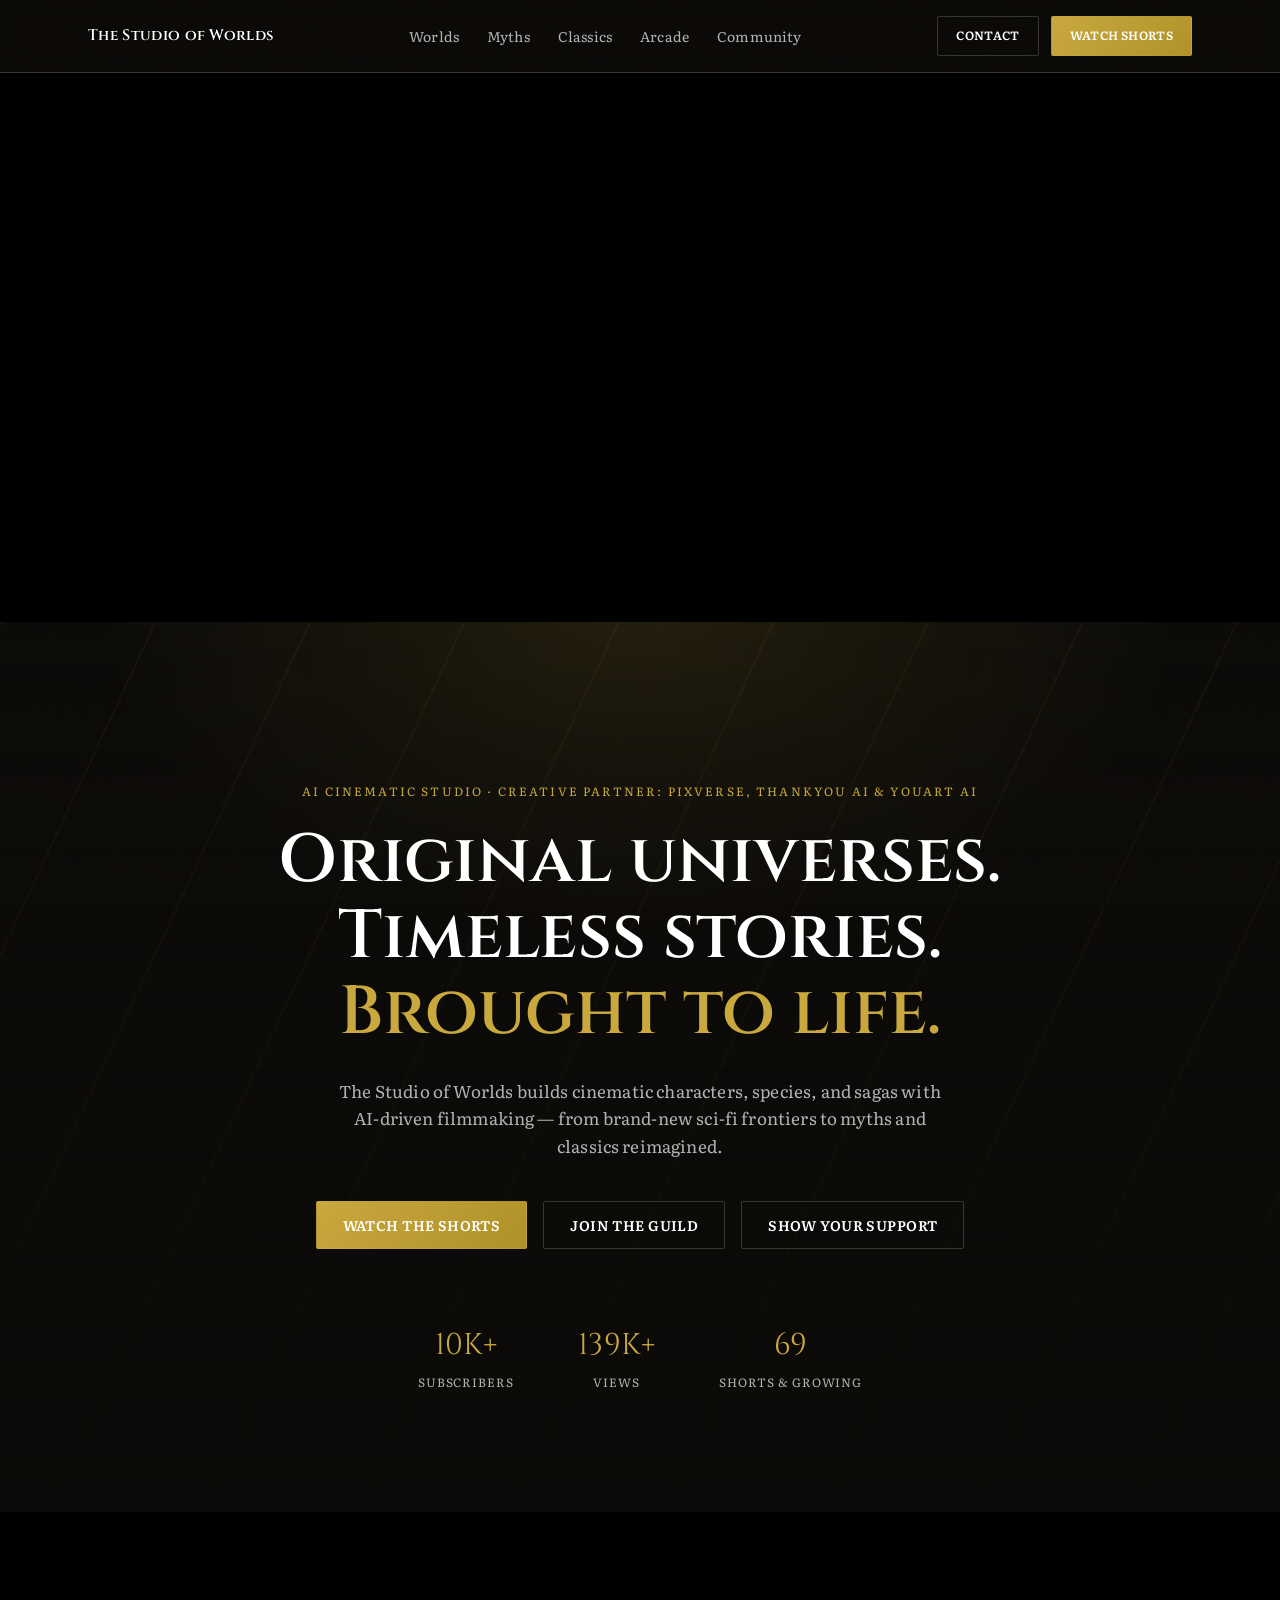
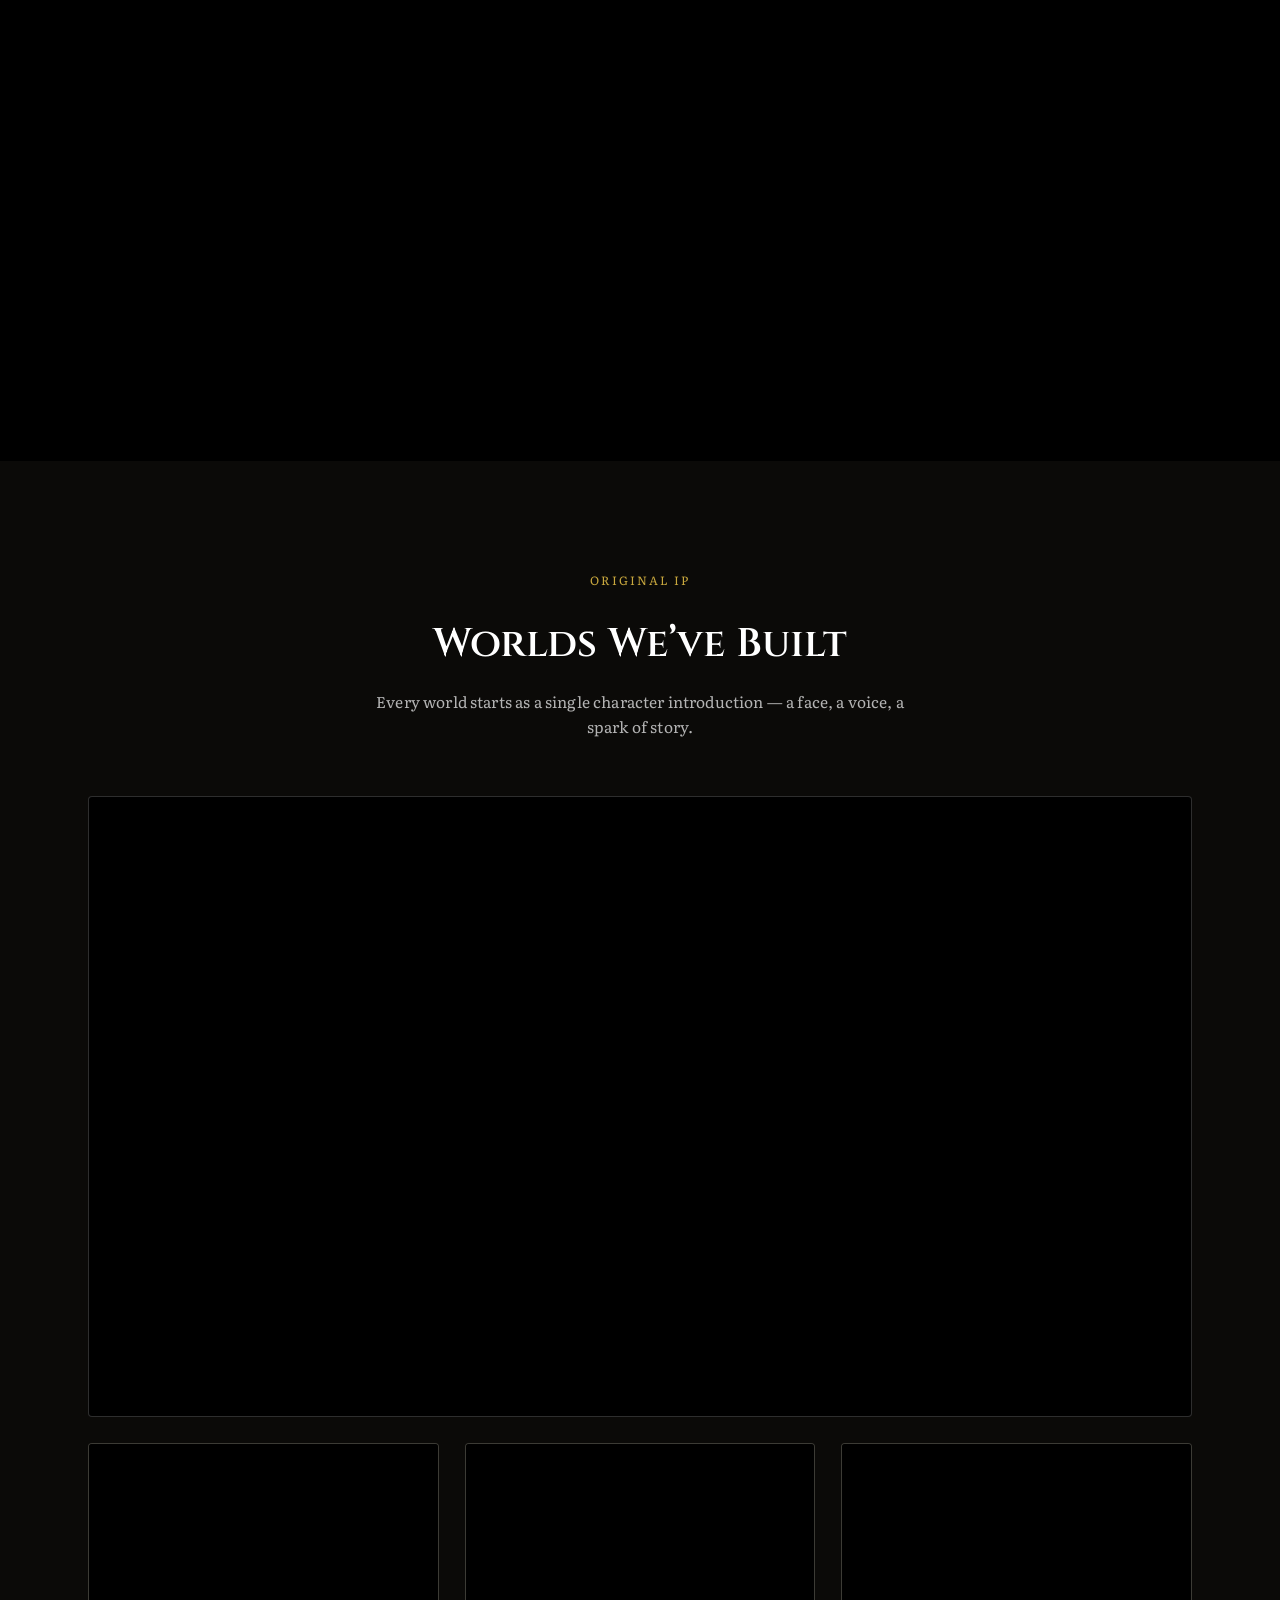
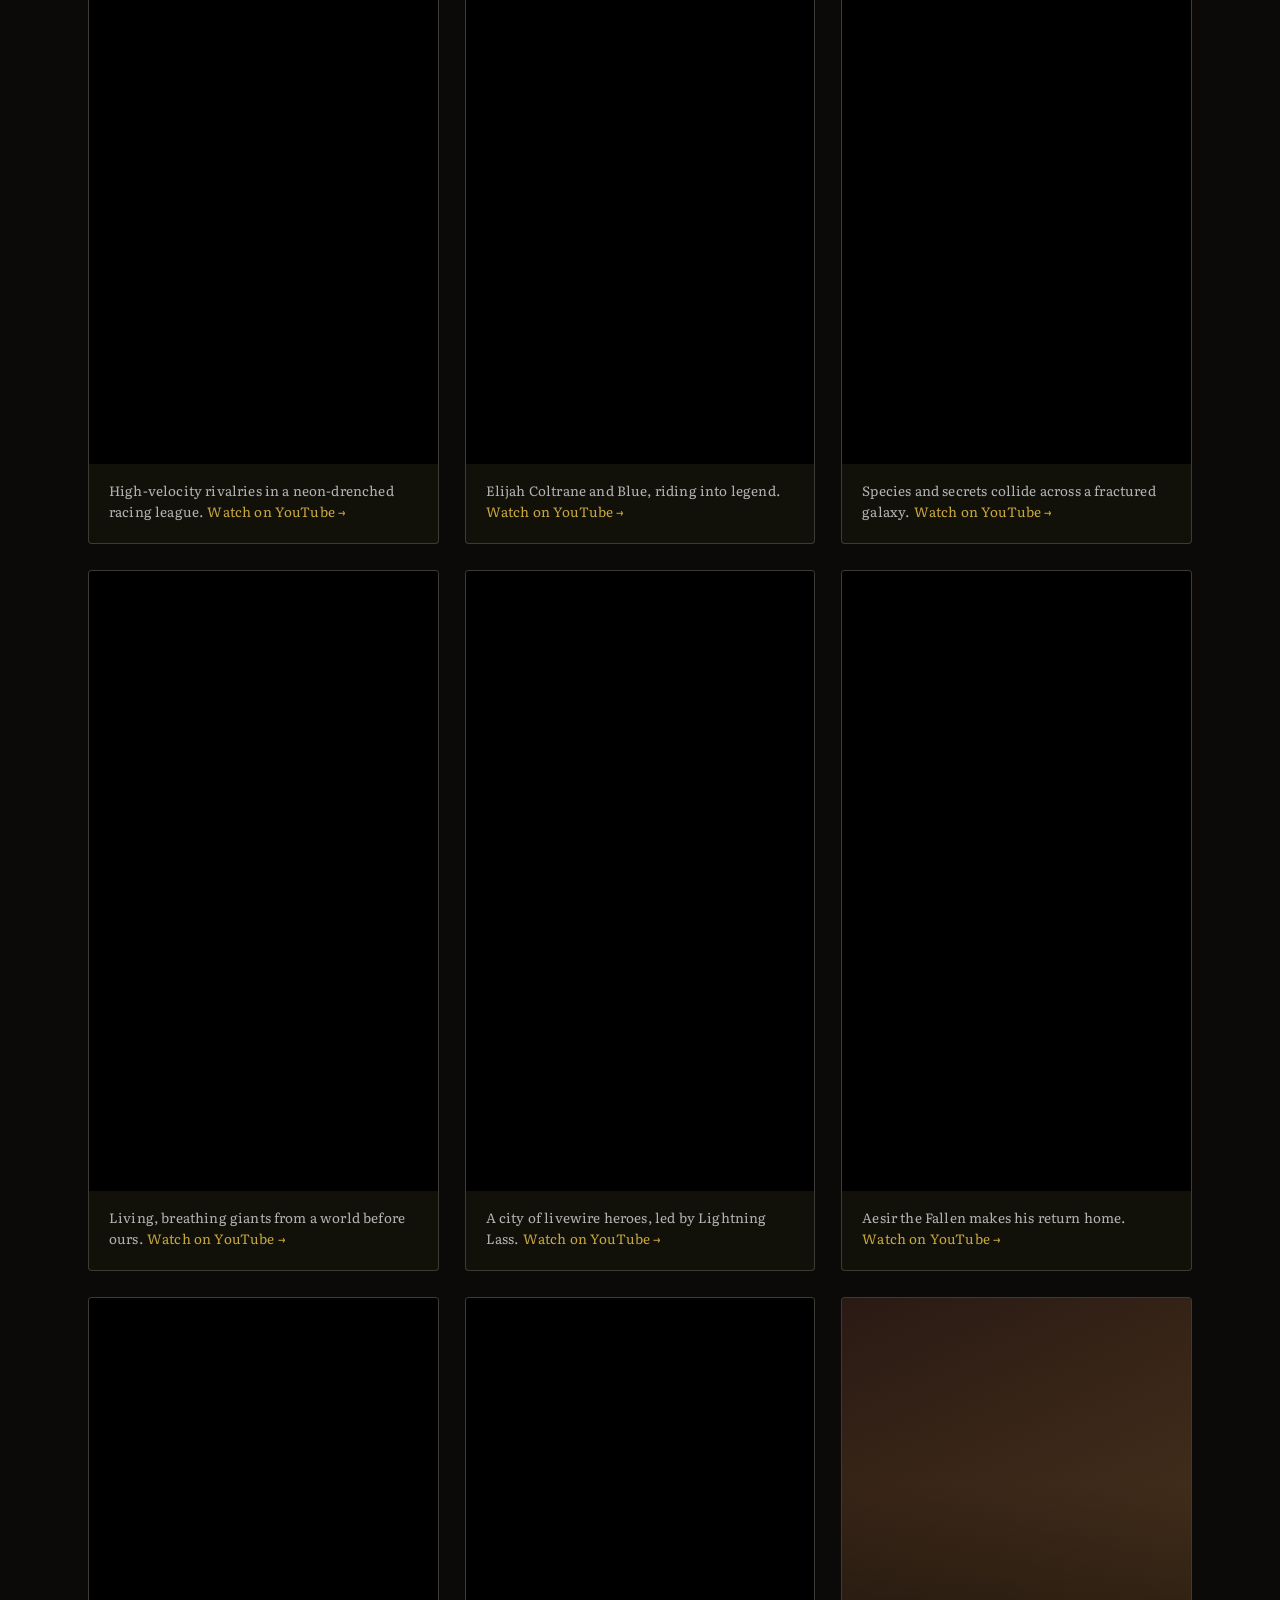
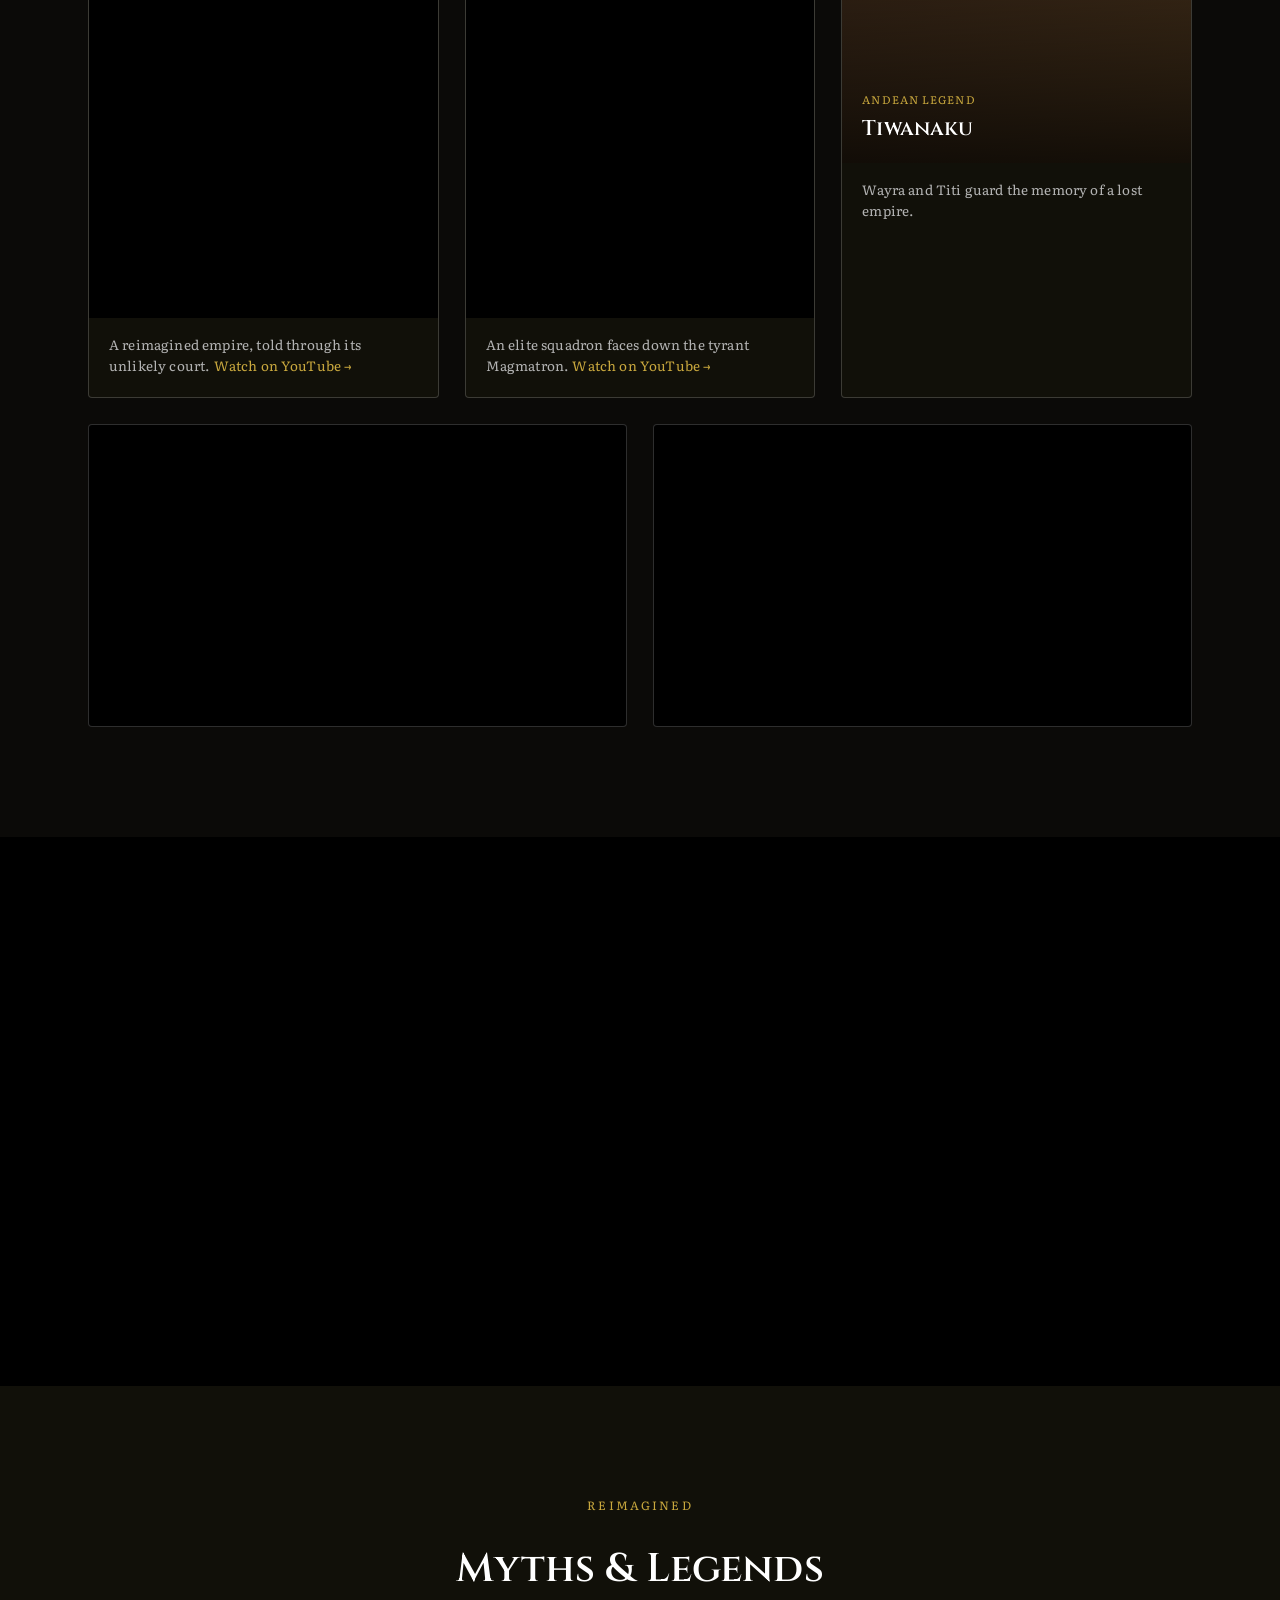
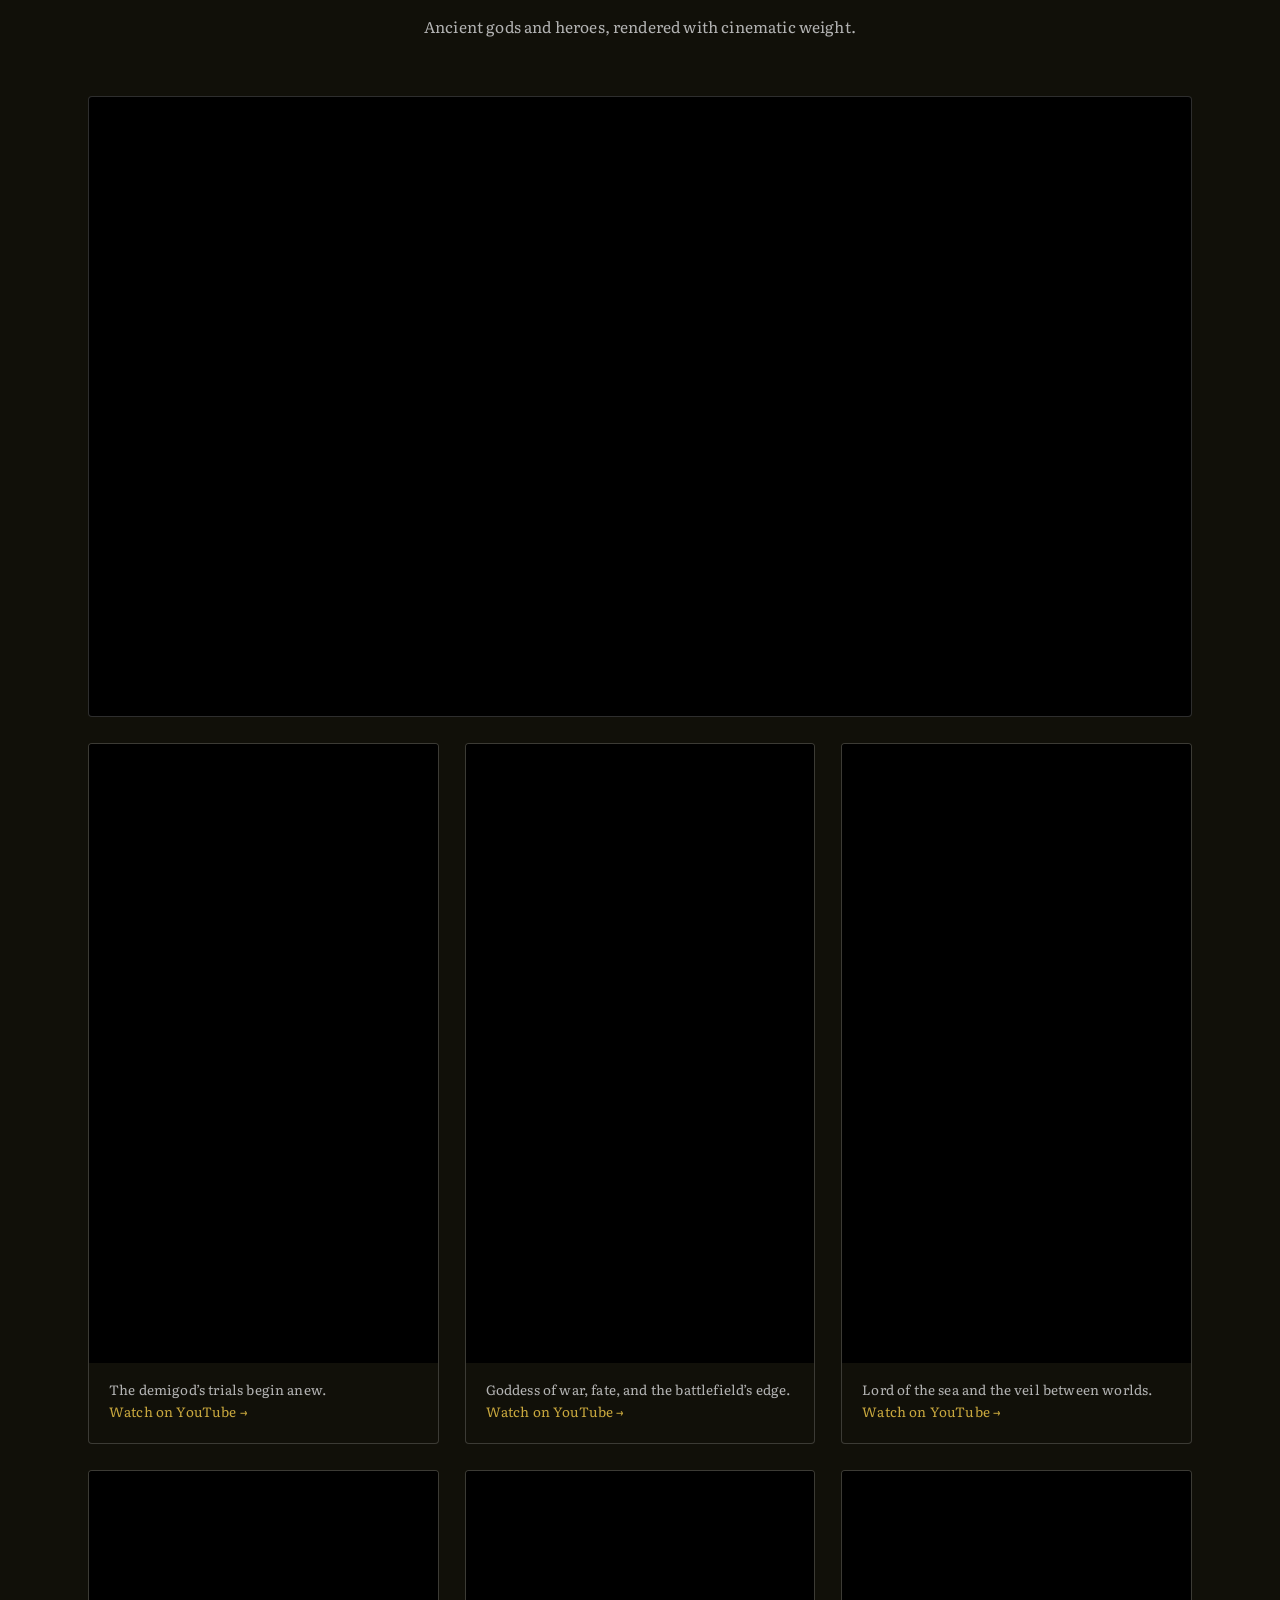
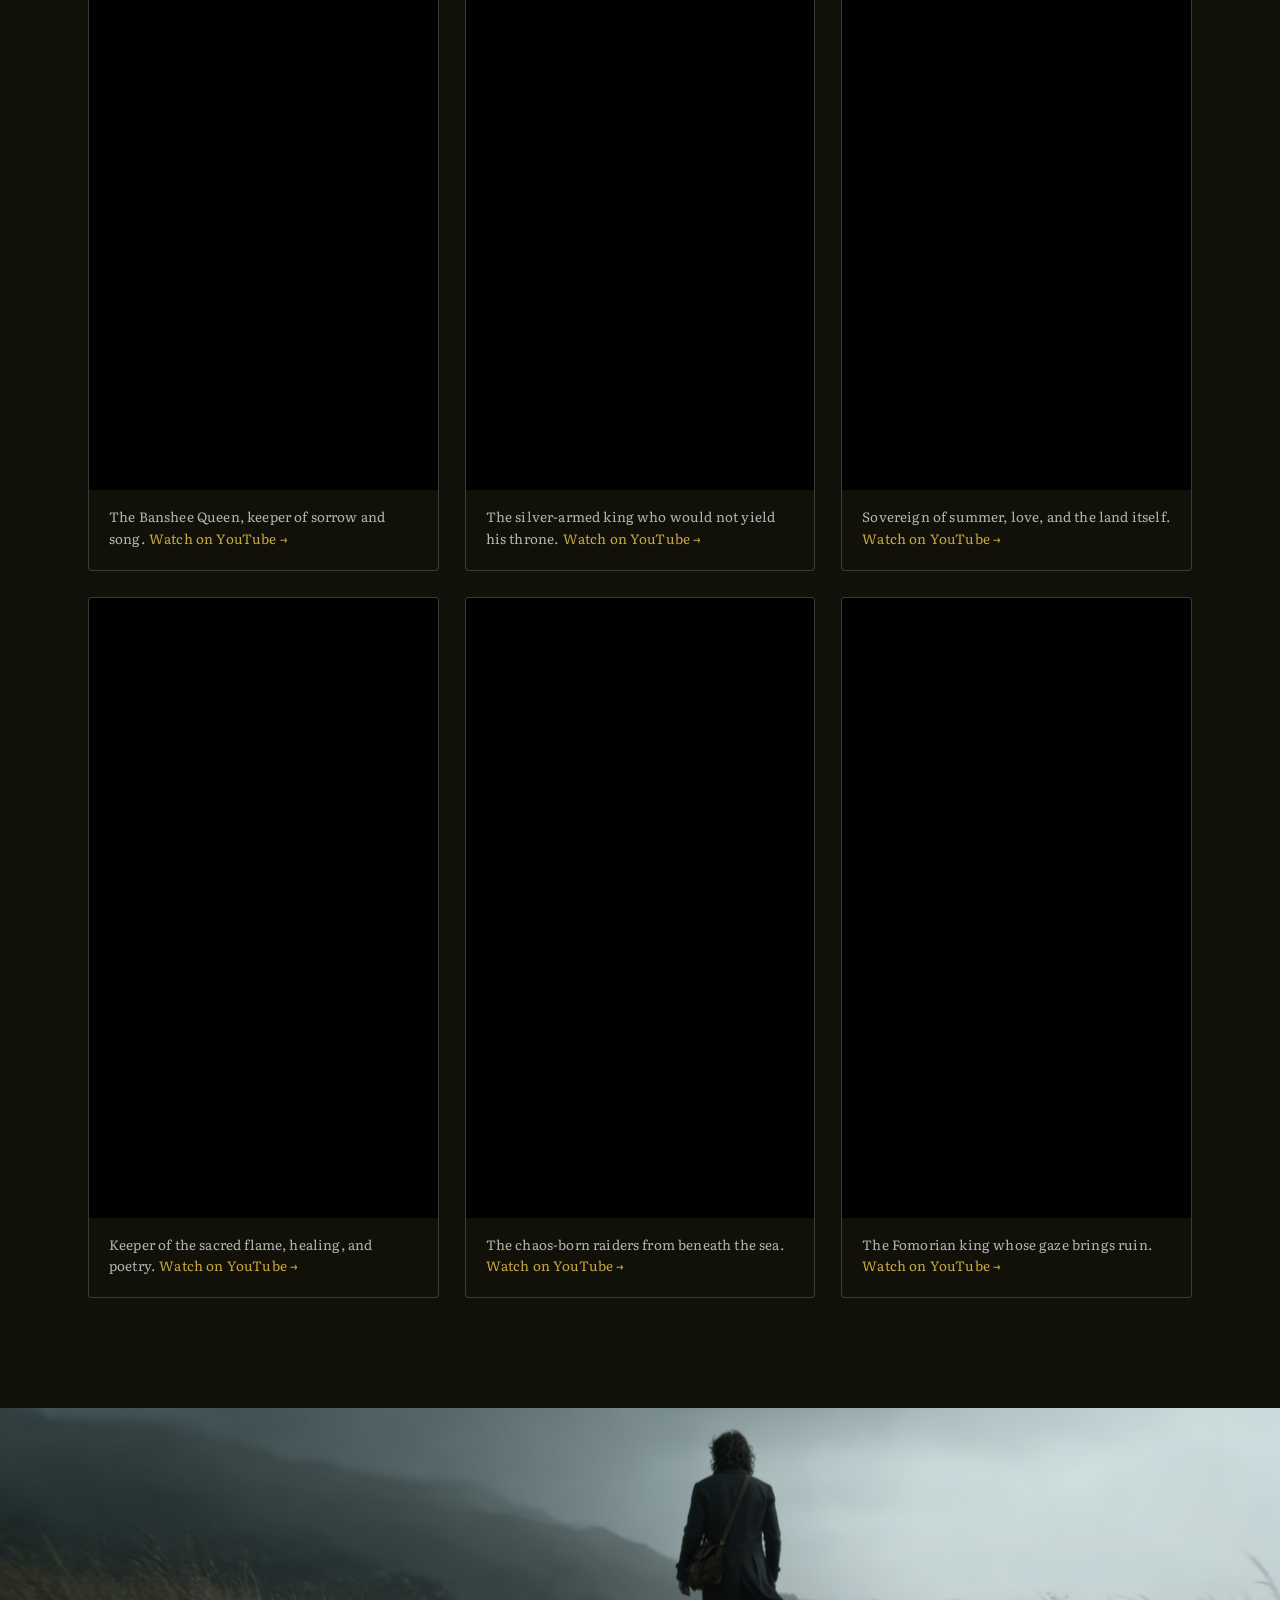
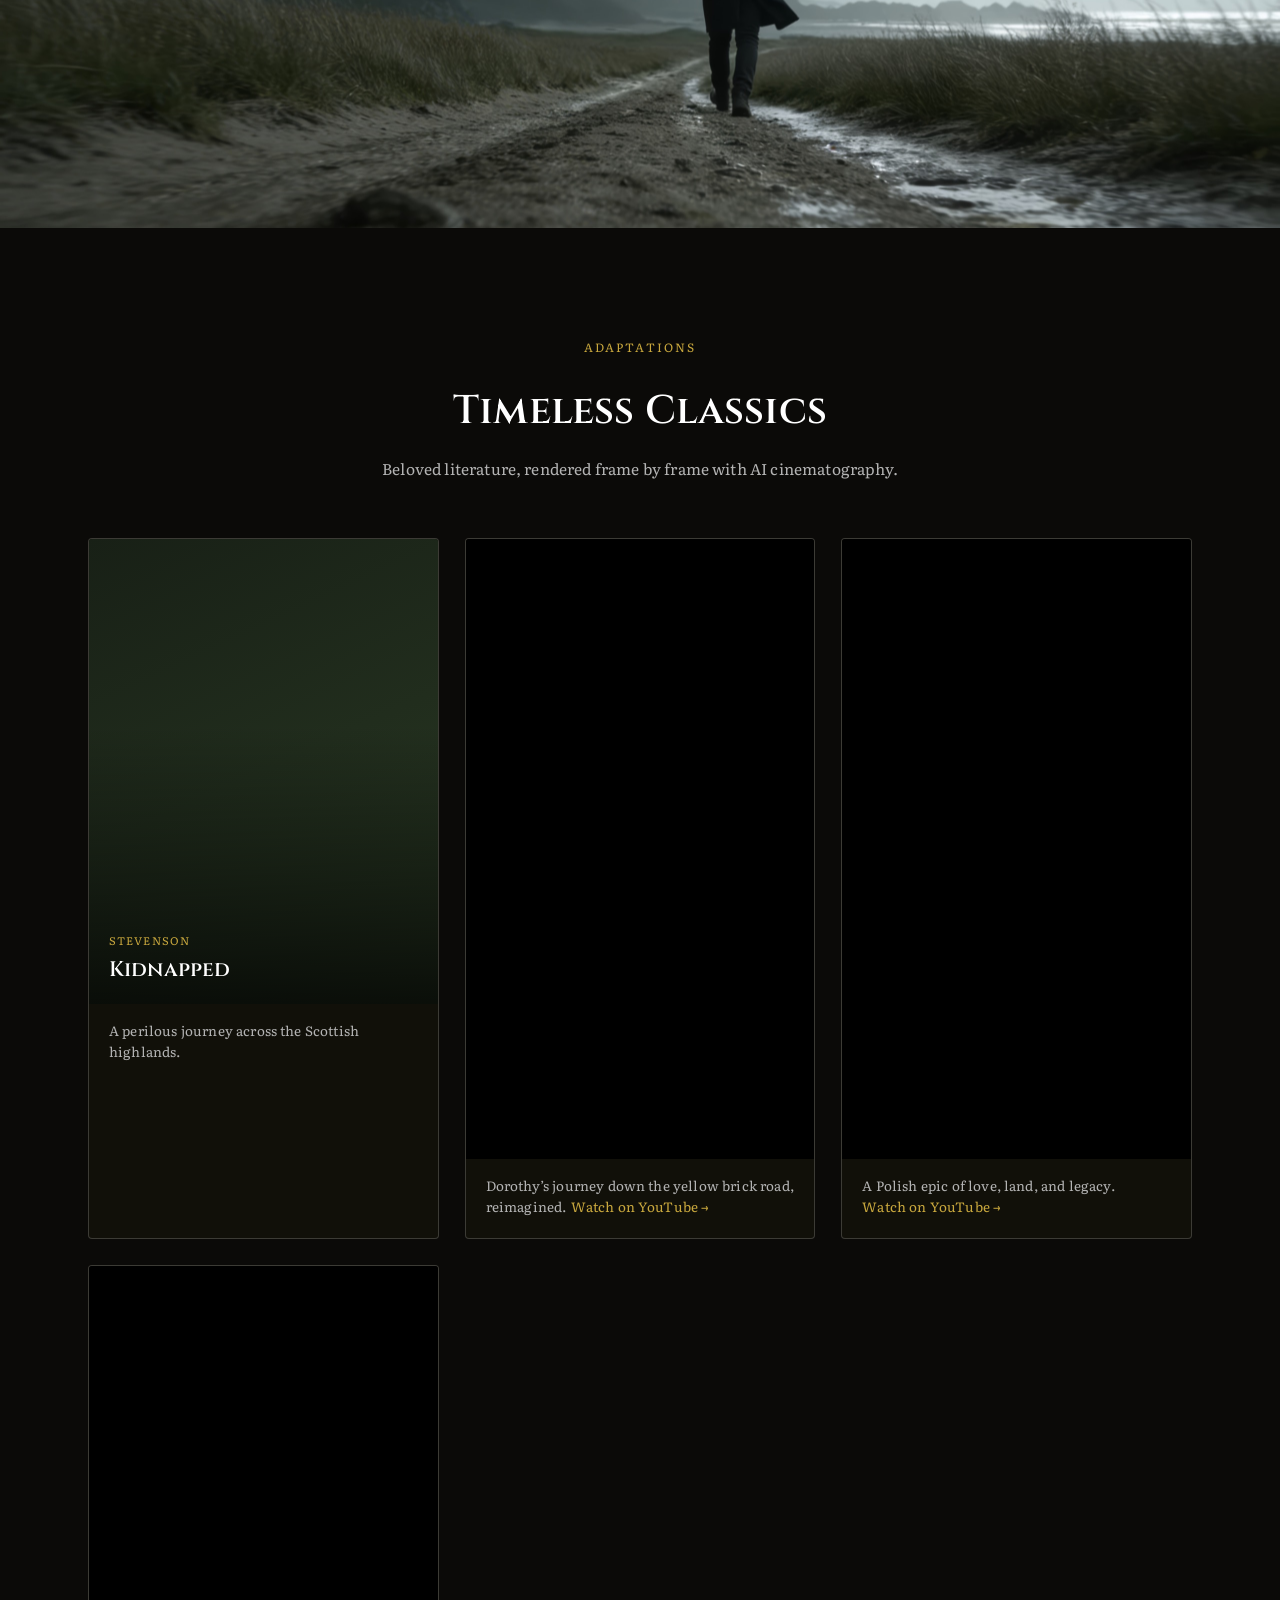
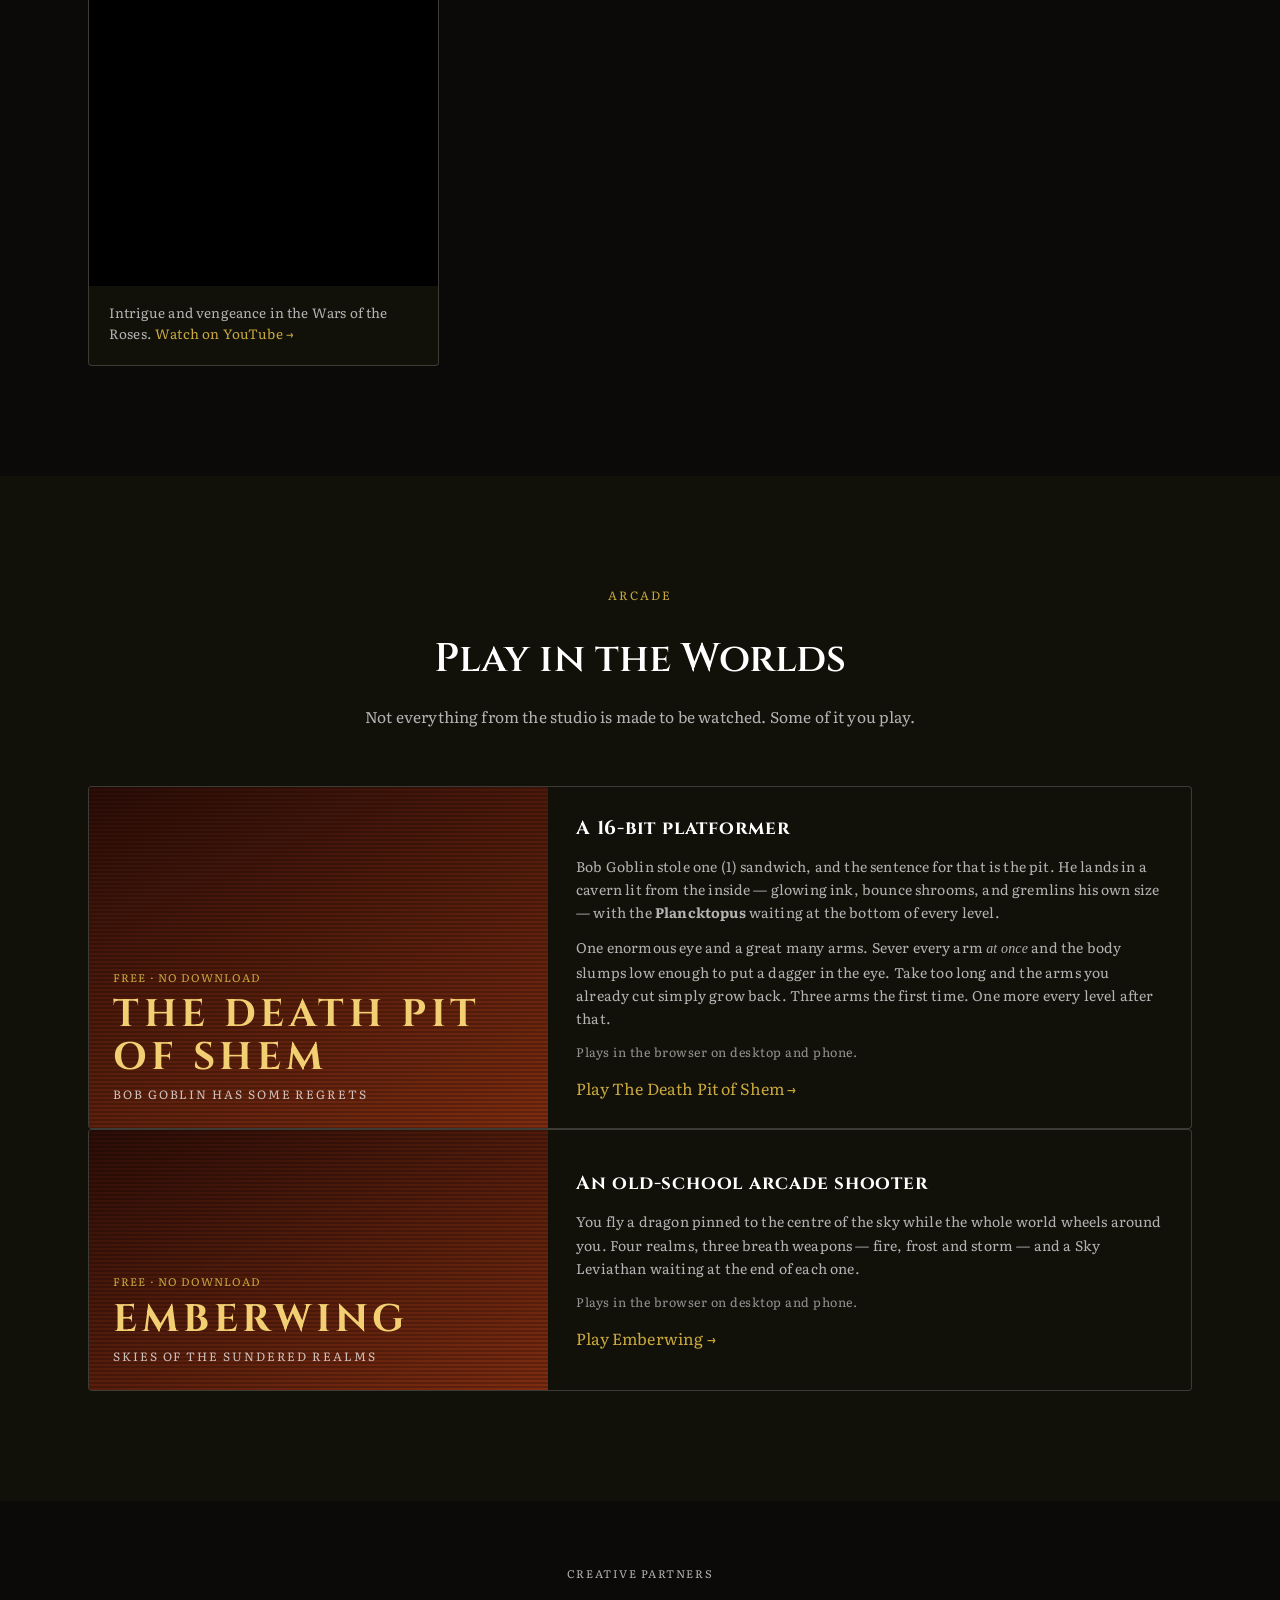
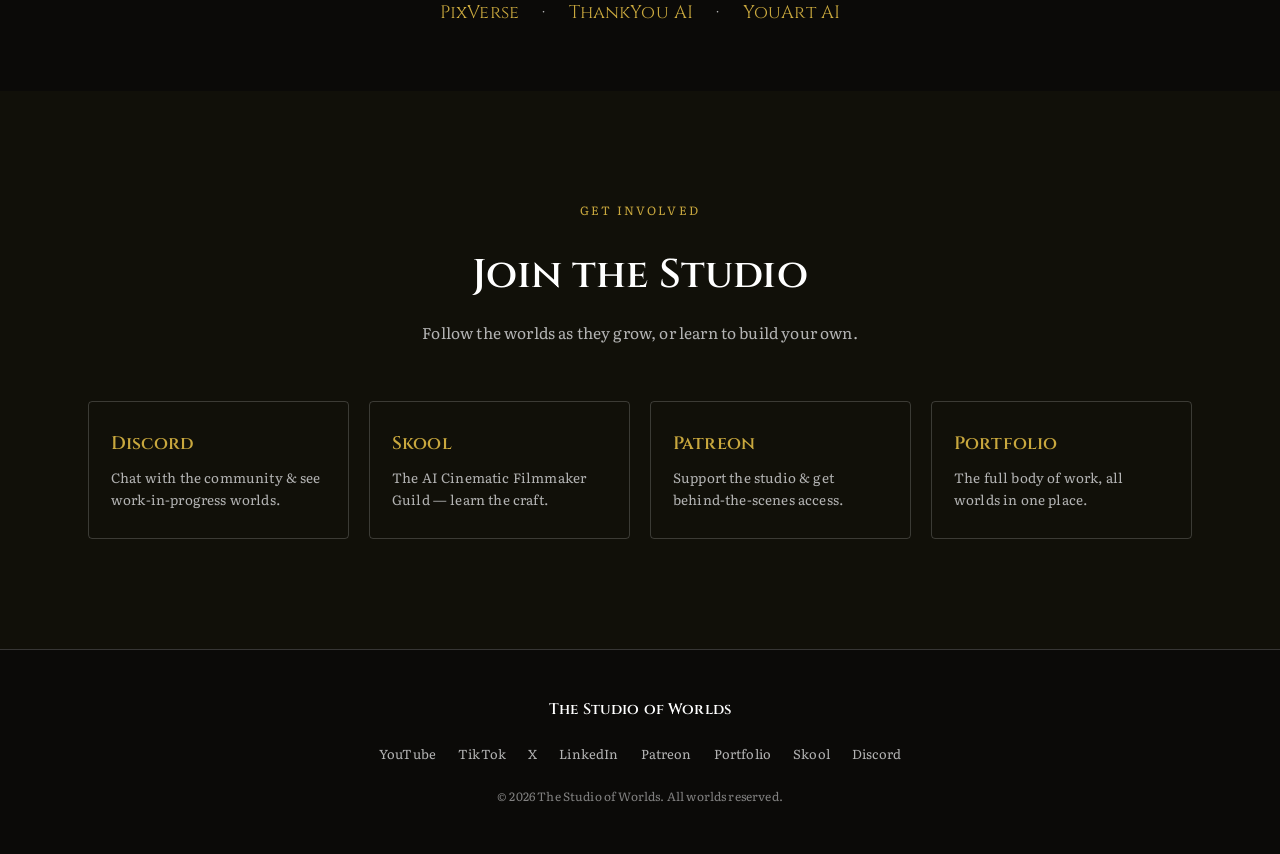
==== commit e9365e21: "Add top hero video banner (Embark on a Journey Through the World of Pteros)" ====
--- a/index.html
+++ b/index.html
@@ -79,7 +79,14 @@
   </nav>
 </header>
 
-<div class="full-banner" data-banner="top"></div>
+<div class="full-banner full-banner--video" data-banner="top">
+  <iframe
+    src="https://www.youtube.com/embed/XSeA1kxRrRE?rel=0"
+    title="The Studio of Worlds"
+    loading="lazy"
+    allow="accelerometer; autoplay; clipboard-write; encrypted-media; gyroscope; picture-in-picture; web-share"
+    allowfullscreen></iframe>
+</div>
 
 <main>
 
@@ -430,10 +437,26 @@
       <div class="section-head">
         <p class="eyebrow">Arcade</p>
         <h2>Play in the Worlds</h2>
-        <p class="section-sub">Not everything from the studio is made to be watched. Some of it you fly.</p>
+        <p class="section-sub">Not everything from the studio is made to be watched. Some of it you play.</p>
       </div>
       <div data-reveal>
-        <a class="world-card arcade-card" href="games/emberwing/">
+        <a class="world-card arcade-card arcade-card--pit" href="games/deathpit/">
+          <div class="arcade-art">
+            <span class="arcade-badge">Free &middot; No download</span>
+            <span class="arcade-wordmark">The Death Pit of Shem</span>
+            <span class="arcade-tagline">Bob Goblin has some regrets</span>
+          </div>
+          <div class="arcade-copy">
+            <h3>A 16-bit platformer</h3>
+            <p>Bob Goblin stole one (1) sandwich, and the sentence for that is the pit. He lands in a cavern lit from the inside &mdash; glowing ink, bounce shrooms, and gremlins his own size &mdash; with the <strong>Plancktopus</strong> waiting at the bottom of every level.</p>
+            <p>One enormous eye and a great many arms. Sever every arm <em>at once</em> and the body slumps low enough to put a dagger in the eye. Take too long and the arms you already cut simply grow back. Three arms the first time. One more every level after that.</p>
+            <p class="arcade-meta">Plays in the browser on desktop and phone.</p>
+            <span class="card-link">Play The Death Pit of Shem &rarr;</span>
+          </div>
+        </a>
+      </div>
+      <div data-reveal>
+        <a class="world-card arcade-card arcade-card--sky" href="games/emberwing/">
           <div class="arcade-art">
             <span class="arcade-badge">Free &middot; No download</span>
             <span class="arcade-wordmark">Emberwing</span>
